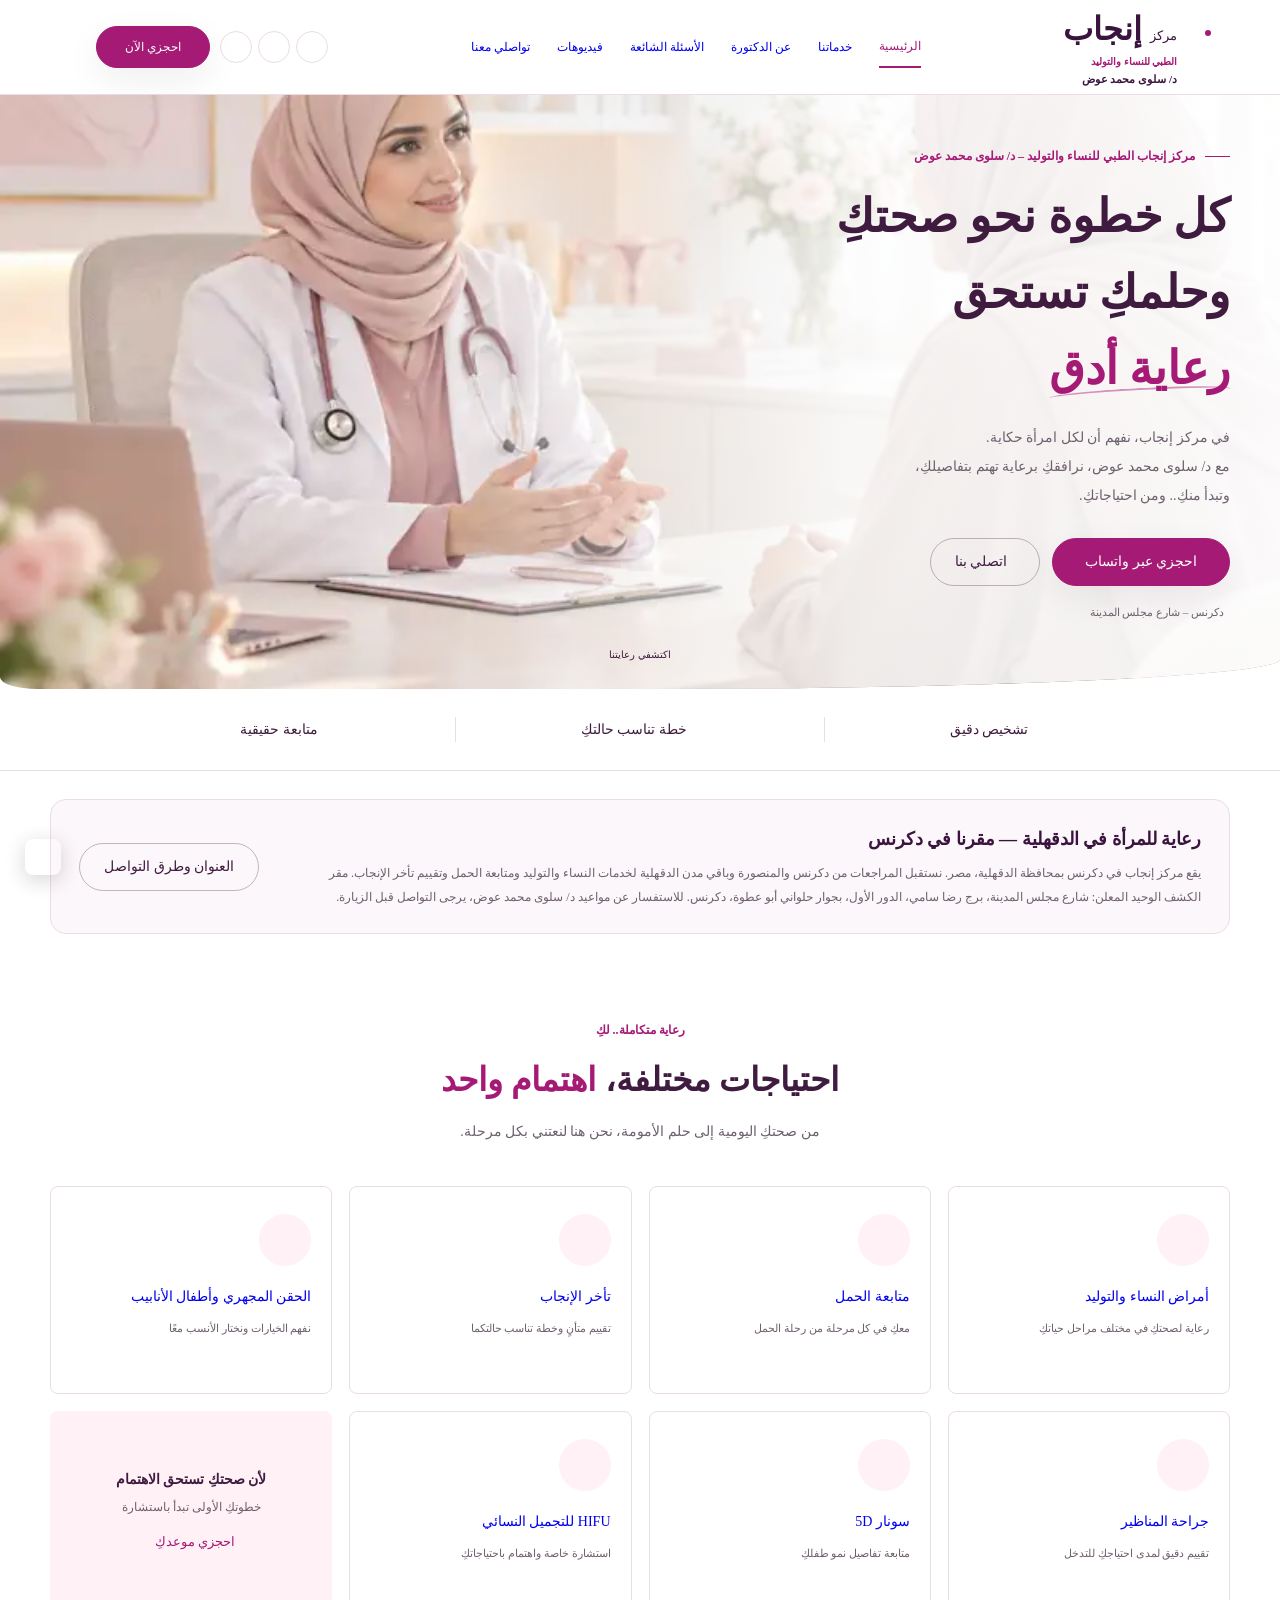
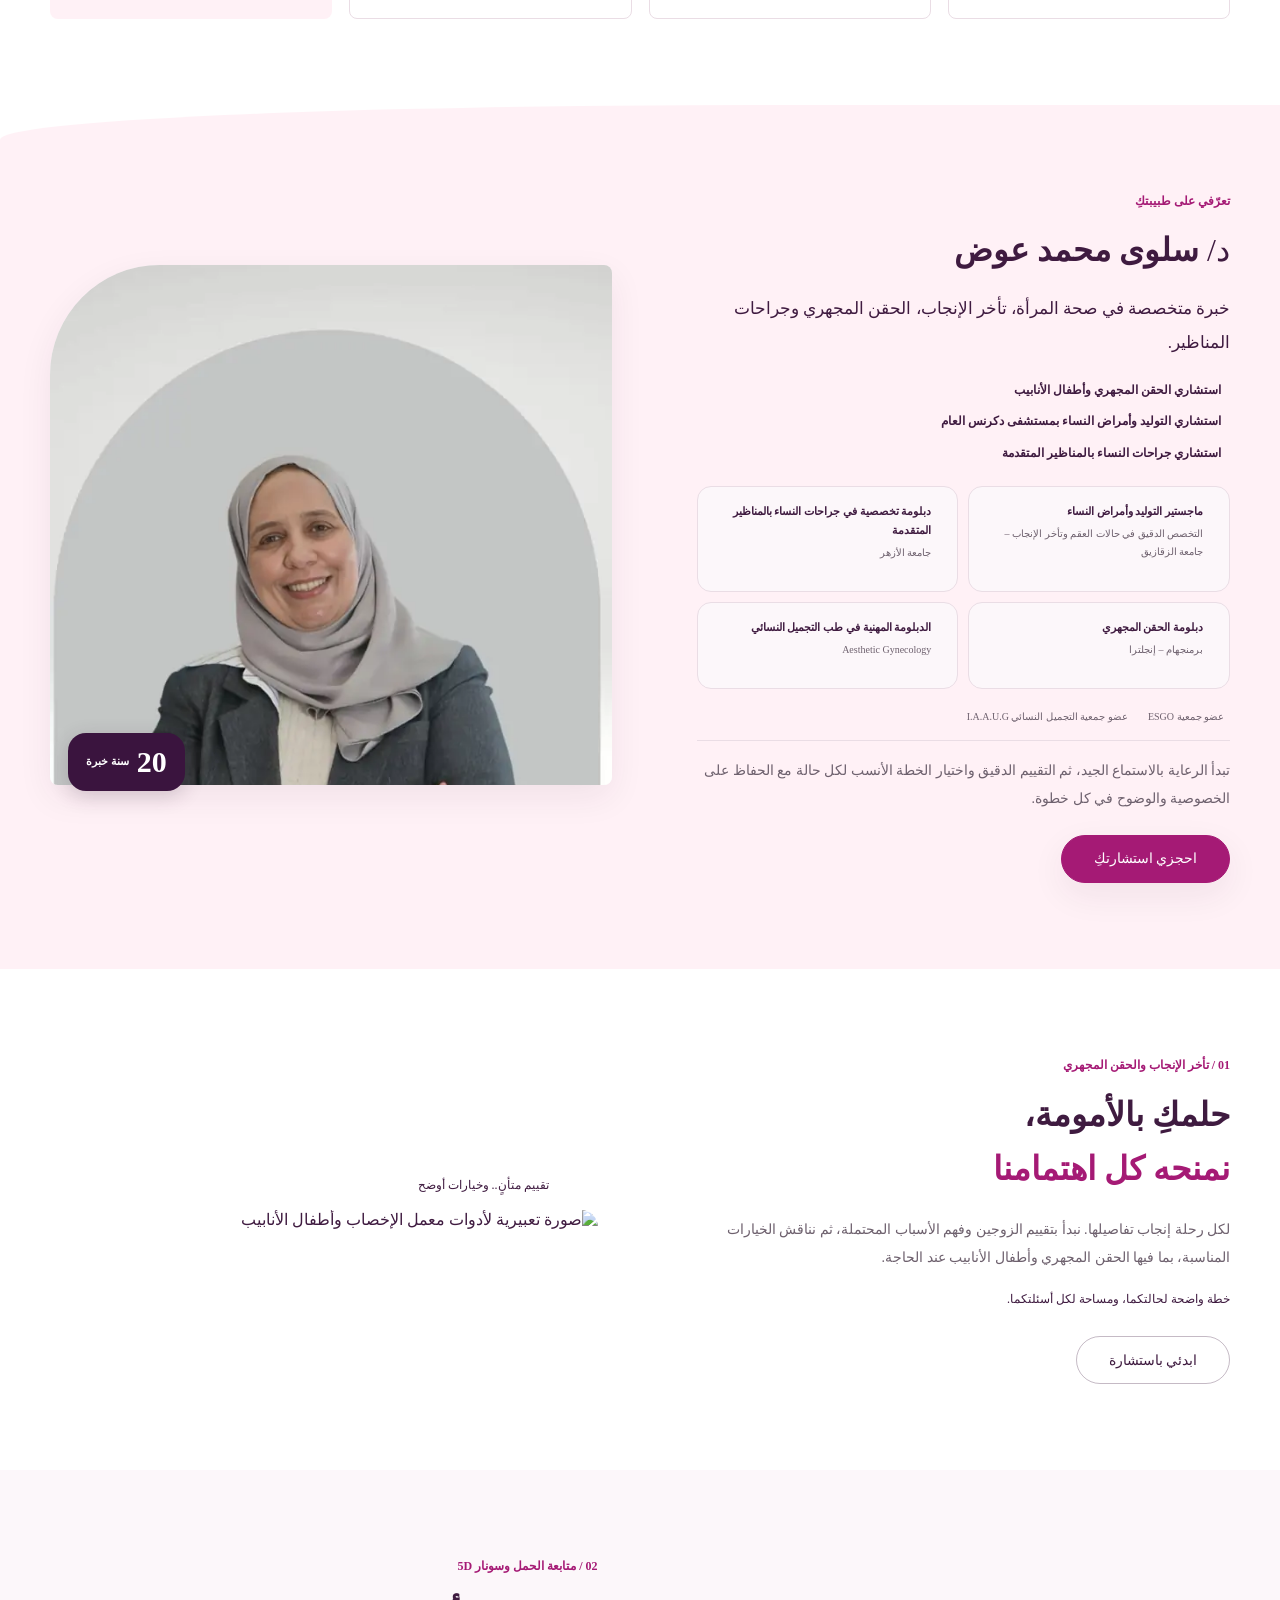
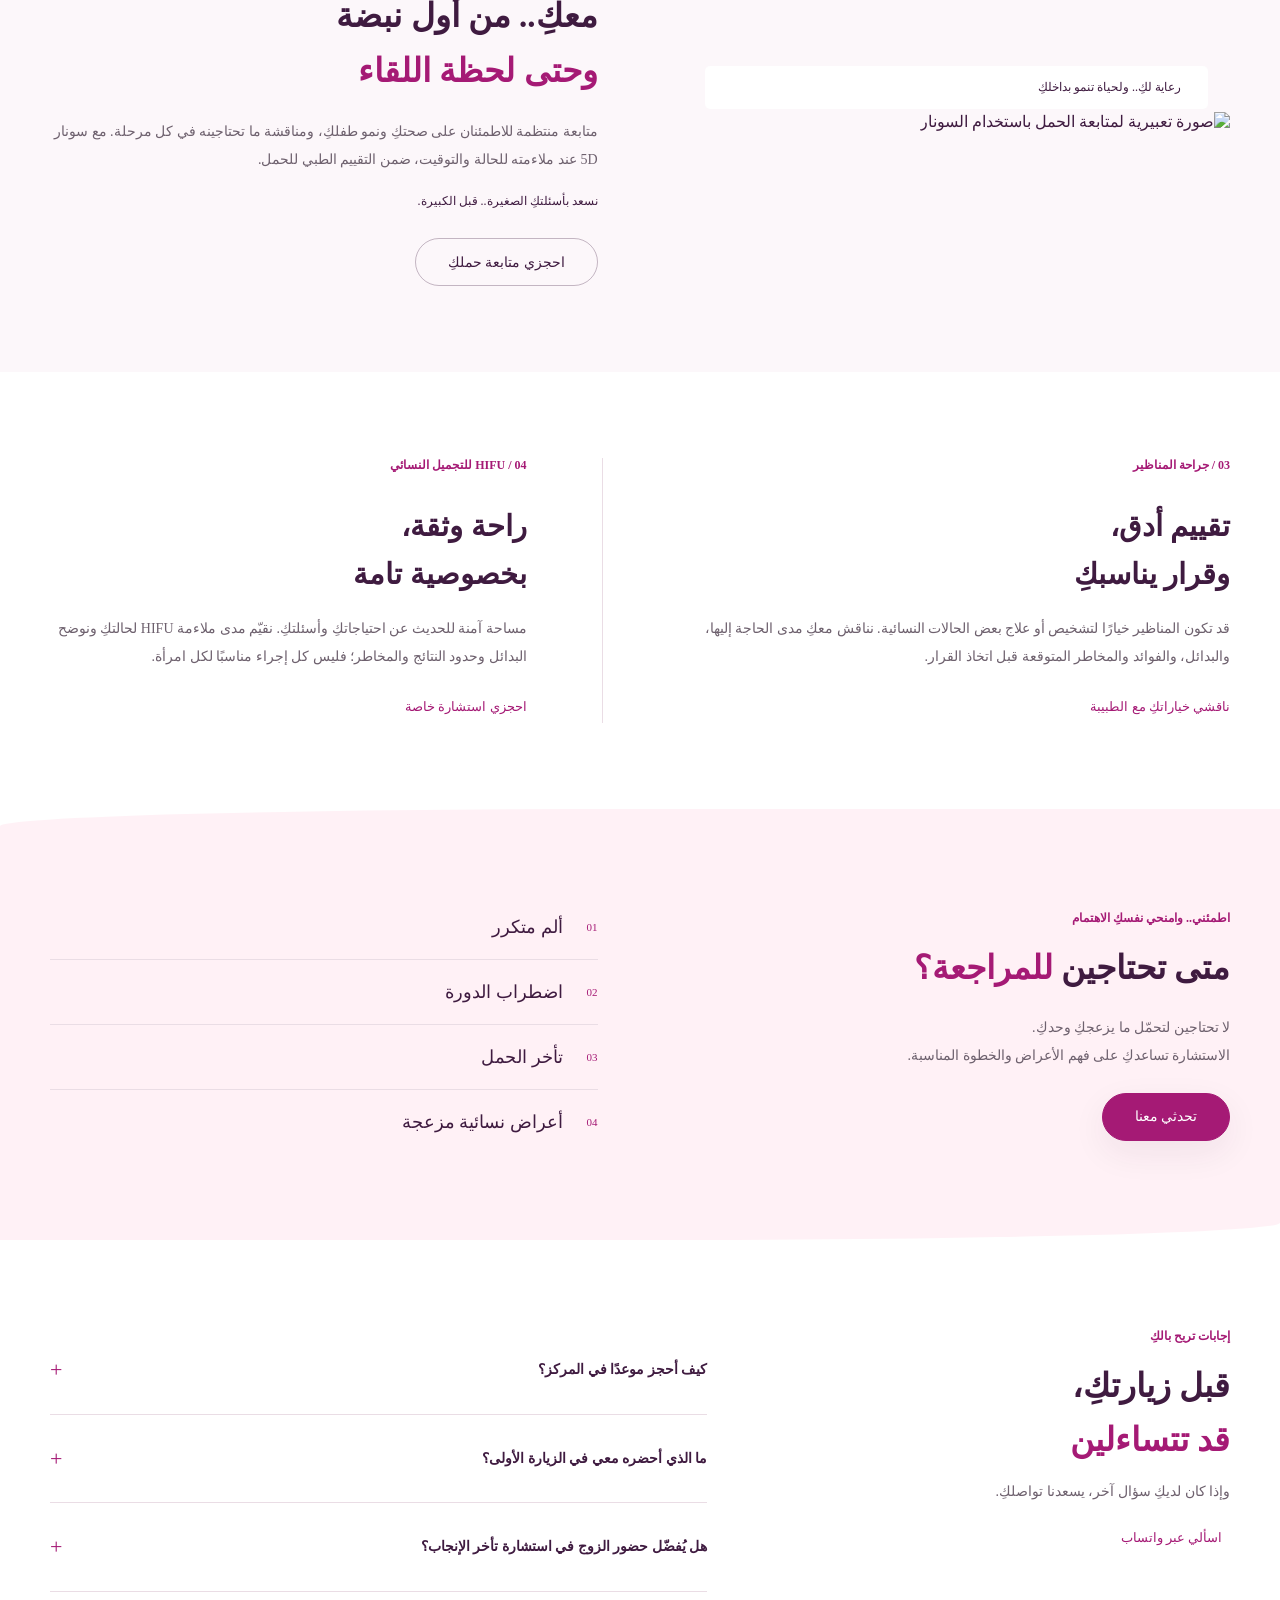
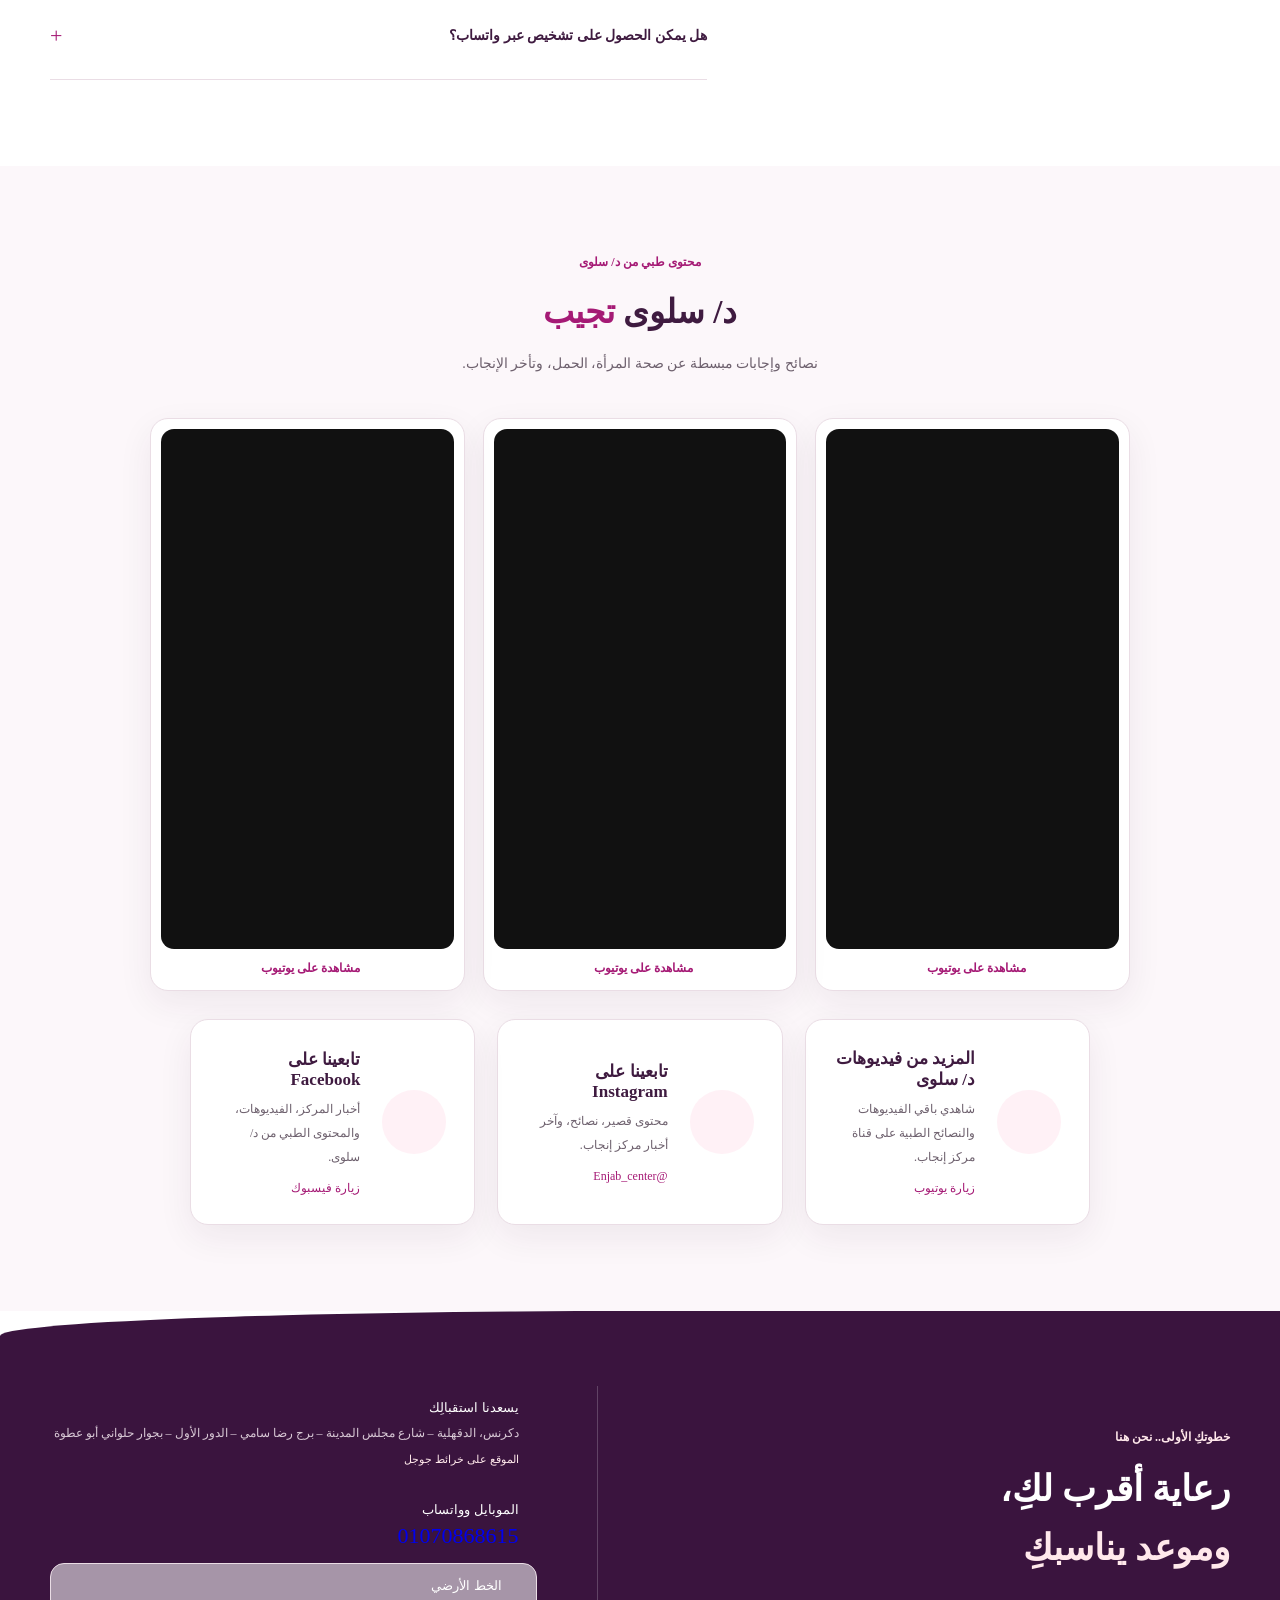
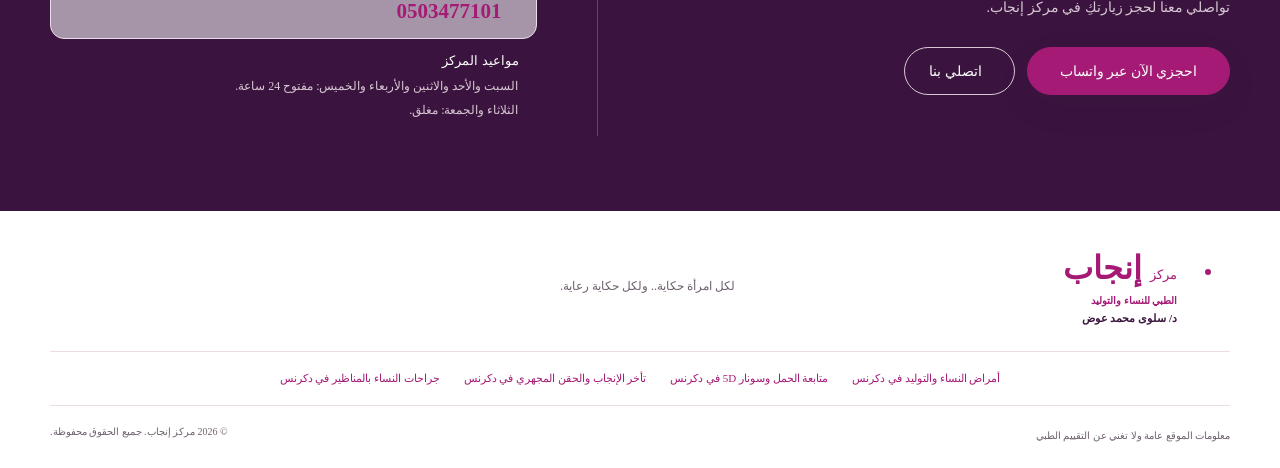
==== index.html @ 3f2c5f3c "Improve Dakahlia local SEO and Mansoura visitor guidance with accurate Dekernes location" ====
<!doctype html>
<html lang="ar" dir="rtl">
<head>
<meta charset="utf-8"><meta name="viewport" content="width=device-width,initial-scale=1">
<title>مركز إنجاب الطبي للنساء والتوليد | د/ سلوى محمد عوض - دكرنس، الدقهلية</title>
<meta name="description" content="مركز إنجاب الطبي للنساء والتوليد في دكرنس، الدقهلية، مصر، مع د/ سلوى محمد عوض. نستقبل المراجعات من المنصورة ومدن الدقهلية في مقر دكرنس. للحجز واتساب أو اتصال.">
<link rel="canonical" href="https://enjabmedical.com/">
<meta name="robots" content="index,follow,max-image-preview:large">
<meta name="theme-color" content="#8b275f">
<link rel="icon" type="image/svg+xml" href="/favicon.svg">
<!-- Google tag (gtag.js) -->
<script async src="https://www.googletagmanager.com/gtag/js?id=G-HQF995FKQG"></script>
<script>
  window.dataLayer = window.dataLayer || [];
  function gtag(){dataLayer.push(arguments);}
  // A medical clinic must not use visitors' health interests for personalized ads.
  gtag('set', 'allow_ad_personalization_signals', false);
  gtag('js', new Date());
  gtag('config', 'G-HQF995FKQG');
  gtag('config', 'AW-18420497894');
</script>

<meta property="og:locale" content="ar_EG">
<meta property="og:type" content="website">
<meta property="og:site_name" content="مركز إنجاب الطبي للنساء والتوليد">
<meta property="og:title" content="مركز إنجاب الطبي للنساء والتوليد | د/ سلوى محمد عوض">
<meta property="og:description" content="مركز إنجاب الطبي للنساء والتوليد في دكرنس، الدقهلية، مصر، مع د/ سلوى محمد عوض. نستقبل المراجعات من المنصورة ومدن الدقهلية في مقر دكرنس. للحجز واتساب أو اتصال.">
<meta property="og:url" content="https://enjabmedical.com/">
<meta property="og:image" content="https://enjabmedical.com/assets/doctor-salwa.webp">
<meta property="og:image:alt" content="د/ سلوى محمد عوض - مركز إنجاب">

<meta name="twitter:card" content="summary_large_image">
<meta name="twitter:title" content="مركز إنجاب الطبي للنساء والتوليد | د/ سلوى محمد عوض">
<meta name="twitter:description" content="مركز إنجاب الطبي للنساء والتوليد في دكرنس، الدقهلية، مصر، مع د/ سلوى محمد عوض. نستقبل المراجعات من المنصورة ومدن الدقهلية في مقر دكرنس. للحجز واتساب أو اتصال.">
<meta name="twitter:image" content="https://enjabmedical.com/assets/doctor-salwa.webp">

<script type="application/ld+json">{
  "@context": "https://schema.org",
  "@type": "MedicalClinic",
  "@id": "https://enjabmedical.com/#clinic",
  "name": "مركز إنجاب الطبي للنساء والتوليد",
  "alternateName": "Enjab Medical Center",
  "url": "https://enjabmedical.com/",
  "image": "https://enjabmedical.com/assets/doctor-salwa.webp",
  "description": "مركز إنجاب الطبي للنساء والتوليد في دكرنس، الدقهلية، مصر، مع د/ سلوى محمد عوض. نستقبل المراجعات من المنصورة ومدن الدقهلية في مقر دكرنس. للحجز واتساب أو اتصال.",
  "telephone": [
    "01070868615",
    "0503477101"
  ],
  "address": {
    "@type": "PostalAddress",
    "streetAddress": "شارع مجلس المدينة – برج رضا سامي – الدور الأول – بجوار حلواني أبو عطوة",
    "addressLocality": "دكرنس",
    "addressRegion": "الدقهلية",
    "addressCountry": "EG"
  },
  "areaServed": [
    {
      "@type": "City",
      "name": "دكرنس",
      "containedInPlace": {
        "@type": "AdministrativeArea",
        "name": "الدقهلية",
        "containedInPlace": {
          "@type": "Country",
          "name": "مصر"
        }
      }
    },
    {
      "@type": "City",
      "name": "المنصورة",
      "containedInPlace": {
        "@type": "AdministrativeArea",
        "name": "الدقهلية",
        "containedInPlace": {
          "@type": "Country",
          "name": "مصر"
        }
      }
    },
    {
      "@type": "AdministrativeArea",
      "name": "الدقهلية",
      "containedInPlace": {
        "@type": "Country",
        "name": "مصر"
      }
    }
  ],
  "sameAs": [
    "https://www.facebook.com/share/1JYPuNS8rr/?mibextid=wwXIfr",
    "https://www.instagram.com/enjab_center/",
    "https://www.youtube.com/@مركزانجاب1"
  ],
  "physician": {
    "@type": "Physician",
    "name": "د/ سلوى محمد عوض",
    "description": "استشاري الحقن المجهري وأطفال الأنابيب، واستشاري التوليد وأمراض النساء وجراحات النساء بالمناظير المتقدمة.",
    "knowsAbout": [
      "أمراض النساء والتوليد",
      "تأخر الإنجاب",
      "الحقن المجهري وأطفال الأنابيب",
      "جراحات النساء بالمناظير",
      "متابعة الحمل"
    ]
  },
  "openingHoursSpecification": [
    {
      "@type": "OpeningHoursSpecification",
      "dayOfWeek": [
        "https://schema.org/Saturday",
        "https://schema.org/Sunday",
        "https://schema.org/Monday",
        "https://schema.org/Wednesday",
        "https://schema.org/Thursday"
      ],
      "opens": "00:00",
      "closes": "23:59"
    },
    {
      "@type": "OpeningHoursSpecification",
      "dayOfWeek": [
        "https://schema.org/Tuesday",
        "https://schema.org/Friday"
      ],
      "opens": "00:00",
      "closes": "00:00"
    }
  ],
  "hasMap": "https://maps.app.goo.gl/eueQhcymuNEWA9pk7"
}</script>
<link rel="preconnect" href="https://fonts.googleapis.com"><link rel="preconnect" href="https://fonts.gstatic.com" crossorigin>
<link href="https://fonts.googleapis.com/css2?family=Alexandria:wght@300;400;500;600;700;800&family=Noto+Sans+Arabic:wght@400;500;600;700&display=swap" rel="stylesheet">
<link rel="stylesheet" href="styles.css">
</head>
<body>
<div class="clinic-site" id="home">
<header class="site-header"><div class="page-container header-inner">
<a href="#home" class="wordmark" aria-label="مركز إنجاب الطبي للنساء والتوليد - الرئيسية"><span class="brand-symbol"><i data-lucide="heart"></i><span></span></span><span class="brand-text"><strong><small>مركز</small> إنجاب</strong><span class="brand-specialty">الطبي للنساء والتوليد</span><span class="brand-doctor">د/ سلوى محمد عوض</span></span></a>
<nav class="desktop-nav" aria-label="التنقل الرئيسي"><a class="active" href="#home">الرئيسية</a><a href="#services">خدماتنا</a><a href="#doctor">عن الدكتورة</a><a href="#faq">الأسئلة الشائعة</a><a href="#videos">فيديوهات</a><a href="#contact">تواصلي معنا</a></nav>
<div class="header-actions"><div class="header-socials" aria-label="مواقع التواصل الاجتماعي">
<a href="https://www.facebook.com/share/1JYPuNS8rr/?mibextid=wwXIfr" target="_blank" rel="noopener noreferrer" aria-label="فيسبوك"><i data-lucide="facebook"></i></a>
<a href="https://www.instagram.com/enjab_center/" target="_blank" rel="noopener noreferrer" aria-label="إنستغرام"><i data-lucide="instagram"></i></a>
<a href="https://www.youtube.com/@مركزانجاب1" target="_blank" rel="noopener noreferrer" aria-label="يوتيوب"><i data-lucide="youtube"></i></a>
</div><a class="clinic-btn booking-button" href="https://wa.me/201070868615?text=%D9%85%D8%B1%D8%AD%D8%A8%D9%8B%D8%A7%D8%8C%20%D8%A3%D8%B1%D8%BA%D8%A8%20%D9%81%D9%8A%20%D8%AD%D8%AC%D8%B2%20%D9%85%D9%88%D8%B9%D8%AF%20%D9%81%D9%8A%20%D9%85%D8%B1%D9%83%D8%B2%20%D8%A5%D9%86%D8%AC%D8%A7%D8%A8%20%D9%85%D8%B9%20%D8%AF%2F%20%D8%B3%D9%84%D9%88%D9%89%20%D9%85%D8%AD%D9%85%D8%AF%20%D8%B9%D9%88%D8%B6.%0A%D8%A7%D9%84%D8%A7%D8%B3%D9%85%3A%0A%D8%A7%D9%84%D8%AE%D8%AF%D9%85%D8%A9%20%D8%A3%D9%88%20%D8%B3%D8%A8%D8%A8%20%D8%A7%D9%84%D8%B2%D9%8A%D8%A7%D8%B1%D8%A9%3A%0A%D8%A7%D9%84%D9%8A%D9%88%D9%85%20%D8%A7%D9%84%D9%85%D9%81%D8%B6%D9%84%3A%0A%D8%A7%D9%84%D9%88%D9%82%D8%AA%20%D8%A7%D9%84%D9%85%D9%81%D8%B6%D9%84%3A%0A%D8%B4%D9%83%D8%B1%D9%8B%D8%A7." target="_blank" rel="noopener noreferrer"><i data-lucide="message-circle"></i>احجزي الآن<i data-lucide="arrow-left"></i></a><button class="icon-btn menu-toggle" id="menuToggle" aria-label="فتح القائمة"><i data-lucide="menu"></i></button></div>
</div>
<nav id="mobile-navigation" class="mobile-nav" hidden><a href="#home">الرئيسية <i data-lucide="arrow-left"></i></a><a href="#services">خدماتنا <i data-lucide="arrow-left"></i></a><a href="#doctor">عن الدكتورة <i data-lucide="arrow-left"></i></a><a href="#faq">الأسئلة الشائعة <i data-lucide="arrow-left"></i></a><a href="#videos">فيديوهات <i data-lucide="arrow-left"></i></a><a href="#contact">تواصلي معنا <i data-lucide="arrow-left"></i></a></nav>
</header>

<main>
<section class="hero" aria-labelledby="hero-title">
<img id="heroMain" src="[data-uri]" alt="استشارة طبية نسائية في مركز إنجاب" class="hero-image">
<div class="page-container hero-inner"><div class="hero-copy"><span class="eyebrow"><span class="little-line"></span> مركز إنجاب الطبي للنساء والتوليد – د/ سلوى محمد عوض</span><h1 id="hero-title">كل خطوة نحو صحتكِ<br>وحلمكِ تستحق<br><em>رعاية أدق</em></h1><p>في مركز إنجاب، نفهم أن لكل امرأة حكاية.<br>مع د/ سلوى محمد عوض، نرافقكِ برعاية تهتم بتفاصيلكِ،<br class="desktop-break"> وتبدأ منكِ.. ومن احتياجاتكِ.</p><div class="hero-buttons"><a class="clinic-btn booking-button" href="https://wa.me/201070868615?text=%D9%85%D8%B1%D8%AD%D8%A8%D9%8B%D8%A7%D8%8C%20%D8%A3%D8%B1%D8%BA%D8%A8%20%D9%81%D9%8A%20%D8%AD%D8%AC%D8%B2%20%D9%85%D9%88%D8%B9%D8%AF%20%D9%81%D9%8A%20%D9%85%D8%B1%D9%83%D8%B2%20%D8%A5%D9%86%D8%AC%D8%A7%D8%A8%20%D9%85%D8%B9%20%D8%AF%2F%20%D8%B3%D9%84%D9%88%D9%89%20%D9%85%D8%AD%D9%85%D8%AF%20%D8%B9%D9%88%D8%B6.%0A%D8%A7%D9%84%D8%A7%D8%B3%D9%85%3A%0A%D8%A7%D9%84%D8%AE%D8%AF%D9%85%D8%A9%20%D8%A3%D9%88%20%D8%B3%D8%A8%D8%A8%20%D8%A7%D9%84%D8%B2%D9%8A%D8%A7%D8%B1%D8%A9%3A%0A%D8%A7%D9%84%D9%8A%D9%88%D9%85%20%D8%A7%D9%84%D9%85%D9%81%D8%B6%D9%84%3A%0A%D8%A7%D9%84%D9%88%D9%82%D8%AA%20%D8%A7%D9%84%D9%85%D9%81%D8%B6%D9%84%3A%0A%D8%B4%D9%83%D8%B1%D9%8B%D8%A7." target="_blank" rel="noopener noreferrer"><i data-lucide="message-circle"></i>احجزي عبر واتساب<i data-lucide="arrow-left"></i></a><a class="clinic-btn clinic-outline-button" href="tel:01070868615" ><i data-lucide="phone"></i>اتصلي بنا</a></div><div class="hero-location"><i data-lucide="map-pin"></i> دكرنس – شارع مجلس المدينة</div></div></div>
<a href="#services" class="discover-link">اكتشفي رعايتنا <i data-lucide="chevron-down"></i></a>
</section>

<section class="trust-strip"><div class="page-container trust-inner"><div><i data-lucide="shield-check"></i><span>تشخيص دقيق</span></div><span class="trust-divider"></span><div><i data-lucide="heart-handshake"></i><span>خطة تناسب حالتكِ</span></div><span class="trust-divider"></span><div><i data-lucide="heart"></i><span>متابعة حقيقية</span></div></div></section>

<div class="page-container"><div class="local-explainer"><div><h3>رعاية للمرأة في الدقهلية — مقرنا في دكرنس</h3><p>يقع مركز إنجاب في دكرنس بمحافظة الدقهلية، مصر. نستقبل المراجعات من دكرنس والمنصورة وباقي مدن الدقهلية لخدمات النساء والتوليد ومتابعة الحمل وتقييم تأخر الإنجاب. مقر الكشف الوحيد المعلن: شارع مجلس المدينة، برج رضا سامي، الدور الأول، بجوار حلواني أبو عطوة، دكرنس. للاستفسار عن مواعيد د/ سلوى محمد عوض، يرجى التواصل قبل الزيارة.</p></div><a class="clinic-btn clinic-outline-button" href="#contact">العنوان وطرق التواصل</a></div></div>
<section id="services" class="section services-section"><div class="page-container"><div class="section-heading centered"><span class="eyebrow">رعاية متكاملة.. لكِ</span><h2>احتياجات مختلفة، <em>اهتمام واحد</em></h2><p>من صحتكِ اليومية إلى حلم الأمومة، نحن هنا لنعتني بكل مرحلة.</p></div><div class="services-grid"><a href="/services/gynecology/" class="service-card"><span class="service-icon"><i data-lucide="stethoscope"></i></span><h3>أمراض النساء والتوليد</h3><p>رعاية لصحتكِ في مختلف مراحل حياتكِ</p><span class="service-arrow"><i data-lucide="arrow-left"></i></span></a><a href="/services/pregnancy-care/" class="service-card"><span class="service-icon"><i data-lucide="heart"></i></span><h3>متابعة الحمل</h3><p>معكِ في كل مرحلة من رحلة الحمل</p><span class="service-arrow"><i data-lucide="arrow-left"></i></span></a><a href="/services/fertility-ivf/" class="service-card"><span class="service-icon"><i data-lucide="heart-handshake"></i></span><h3>تأخر الإنجاب</h3><p>تقييم متأنٍ وخطة تناسب حالتكما</p><span class="service-arrow"><i data-lucide="arrow-left"></i></span></a><a href="/services/fertility-ivf/" class="service-card"><span class="service-icon"><i data-lucide="microscope"></i></span><h3>الحقن المجهري وأطفال الأنابيب</h3><p>نفهم الخيارات ونختار الأنسب معًا</p><span class="service-arrow"><i data-lucide="arrow-left"></i></span></a><a href="/services/gynecologic-laparoscopy/" class="service-card"><span class="service-icon"><i data-lucide="scan"></i></span><h3>جراحة المناظير</h3><p>تقييم دقيق لمدى احتياجكِ للتدخل</p><span class="service-arrow"><i data-lucide="arrow-left"></i></span></a><a href="/services/pregnancy-care/" class="service-card"><span class="service-icon"><i data-lucide="baby"></i></span><h3>سونار 5D</h3><p>متابعة تفاصيل نمو طفلكِ</p><span class="service-arrow"><i data-lucide="arrow-left"></i></span></a><a href="#hifu" class="service-card"><span class="service-icon"><i data-lucide="sparkles"></i></span><h3>HIFU للتجميل النسائي</h3><p>استشارة خاصة واهتمام باحتياجاتكِ</p><span class="service-arrow"><i data-lucide="arrow-left"></i></span></a><div class="service-invitation"><i data-lucide="heart"></i><h3>لأن صحتكِ تستحق الاهتمام</h3><p>خطوتكِ الأولى تبدأ باستشارة</p><a class="clinic-link-button" href="https://wa.me/201070868615?text=%D9%85%D8%B1%D8%AD%D8%A8%D9%8B%D8%A7%D8%8C%20%D8%A3%D8%B1%D8%BA%D8%A8%20%D9%81%D9%8A%20%D8%AD%D8%AC%D8%B2%20%D9%85%D9%88%D8%B9%D8%AF%20%D9%81%D9%8A%20%D9%85%D8%B1%D9%83%D8%B2%20%D8%A5%D9%86%D8%AC%D8%A7%D8%A8%20%D9%85%D8%B9%20%D8%AF%2F%20%D8%B3%D9%84%D9%88%D9%89%20%D9%85%D8%AD%D9%85%D8%AF%20%D8%B9%D9%88%D8%B6.%0A%D8%A7%D9%84%D8%A7%D8%B3%D9%85%3A%0A%D8%A7%D9%84%D8%AE%D8%AF%D9%85%D8%A9%20%D8%A3%D9%88%20%D8%B3%D8%A8%D8%A8%20%D8%A7%D9%84%D8%B2%D9%8A%D8%A7%D8%B1%D8%A9%3A%0A%D8%A7%D9%84%D9%8A%D9%88%D9%85%20%D8%A7%D9%84%D9%85%D9%81%D8%B6%D9%84%3A%0A%D8%A7%D9%84%D9%88%D9%82%D8%AA%20%D8%A7%D9%84%D9%85%D9%81%D8%B6%D9%84%3A%0A%D8%B4%D9%83%D8%B1%D9%8B%D8%A7." target="_blank" rel="noopener noreferrer">احجزي موعدكِ <i data-lucide="arrow-left"></i></a></div></div></div></section>

<section id="doctor" class="section doctor-section">
<div class="page-container doctor-grid">
  <div class="doctor-visual doctor-real-photo">
    <img class="doctor-photo" src="assets/doctor-salwa.webp" alt="د/ سلوى محمد عوض">
    <div class="doctor-experience-badge"><strong>20</strong><span>سنة خبرة</span></div>
  </div>
  <div class="doctor-copy">
    <span class="eyebrow">تعرّفي على طبيبتكِ</span>
    <h2><span class="doctor-prefix">د/</span> سلوى محمد عوض</h2>
    <p class="lead">خبرة متخصصة في صحة المرأة، تأخر الإنجاب، الحقن المجهري وجراحات المناظير.</p>

    <div class="doctor-titles">
      <span><i data-lucide="award"></i>استشاري الحقن المجهري وأطفال الأنابيب</span>
      <span><i data-lucide="hospital"></i>استشاري التوليد وأمراض النساء بمستشفى دكرنس العام</span>
      <span><i data-lucide="scan-line"></i>استشاري جراحات النساء بالمناظير المتقدمة</span>
    </div>

    <div class="credentials-grid">
      <div class="credential-card"><i data-lucide="graduation-cap"></i><div><strong>ماجستير التوليد وأمراض النساء</strong><p>التخصص الدقيق في حالات العقم وتأخر الإنجاب – جامعة الزقازيق</p></div></div>
      <div class="credential-card"><i data-lucide="badge-check"></i><div><strong>دبلومة تخصصية في جراحات النساء بالمناظير المتقدمة</strong><p>جامعة الأزهر</p></div></div>
      <div class="credential-card"><i data-lucide="microscope"></i><div><strong>دبلومة الحقن المجهري</strong><p>برمنجهام – إنجلترا</p></div></div>
      <div class="credential-card"><i data-lucide="sparkles"></i><div><strong>الدبلومة المهنية في طب التجميل النسائي</strong><p>Aesthetic Gynecology</p></div></div>
    </div>

    <div class="doctor-memberships">
      <span><i data-lucide="check-circle-2"></i>عضو جمعية ESGO</span>
      <span><i data-lucide="check-circle-2"></i>عضو جمعية التجميل النسائي I.A.A.U.G</span>
    </div>

    <p class="doctor-philosophy">تبدأ الرعاية بالاستماع الجيد، ثم التقييم الدقيق واختيار الخطة الأنسب لكل حالة مع الحفاظ على الخصوصية والوضوح في كل خطوة.</p>

    <a class="clinic-btn booking-button" href="https://wa.me/201070868615?text=%D9%85%D8%B1%D8%AD%D8%A8%D9%8B%D8%A7%D8%8C%20%D8%A3%D8%B1%D8%BA%D8%A8%20%D9%81%D9%8A%20%D8%AD%D8%AC%D8%B2%20%D9%85%D9%88%D8%B9%D8%AF%20%D9%81%D9%8A%20%D9%85%D8%B1%D9%83%D8%B2%20%D8%A5%D9%86%D8%AC%D8%A7%D8%A8%20%D9%85%D8%B9%20%D8%AF%2F%20%D8%B3%D9%84%D9%88%D9%89%20%D9%85%D8%AD%D9%85%D8%AF%20%D8%B9%D9%88%D8%B6.%0A%D8%A7%D9%84%D8%A7%D8%B3%D9%85%3A%0A%D8%A7%D9%84%D8%AE%D8%AF%D9%85%D8%A9%20%D8%A3%D9%88%20%D8%B3%D8%A8%D8%A8%20%D8%A7%D9%84%D8%B2%D9%8A%D8%A7%D8%B1%D8%A9%3A%0A%D8%A7%D9%84%D9%8A%D9%88%D9%85%20%D8%A7%D9%84%D9%85%D9%81%D8%B6%D9%84%3A%0A%D8%A7%D9%84%D9%88%D9%82%D8%AA%20%D8%A7%D9%84%D9%85%D9%81%D8%B6%D9%84%3A%0A%D8%B4%D9%83%D8%B1%D9%8B%D8%A7." target="_blank" rel="noopener noreferrer"><i data-lucide="message-circle"></i>احجزي استشارتكِ<i data-lucide="arrow-left"></i></a>
  </div>
</div>
</section>

<section id="fertility" class="section feature-section"><div class="page-container feature-grid"><div class="feature-copy"><span class="eyebrow">01 / تأخر الإنجاب والحقن المجهري</span><h2>حلمكِ بالأمومة،<br><em>نمنحه كل اهتمامنا</em></h2><p>لكل رحلة إنجاب تفاصيلها. نبدأ بتقييم الزوجين وفهم الأسباب المحتملة، ثم نناقش الخيارات المناسبة، بما فيها الحقن المجهري وأطفال الأنابيب عند الحاجة.</p><p class="feature-note">خطة واضحة لحالتكما، ومساحة لكل أسئلتكما.</p><a class="clinic-btn clinic-outline-button" href="https://wa.me/201070868615?text=%D9%85%D8%B1%D8%AD%D8%A8%D9%8B%D8%A7%D8%8C%20%D8%A3%D8%B1%D8%BA%D8%A8%20%D9%81%D9%8A%20%D8%AD%D8%AC%D8%B2%20%D9%85%D9%88%D8%B9%D8%AF%20%D9%81%D9%8A%20%D9%85%D8%B1%D9%83%D8%B2%20%D8%A5%D9%86%D8%AC%D8%A7%D8%A8%20%D9%85%D8%B9%20%D8%AF%2F%20%D8%B3%D9%84%D9%88%D9%89%20%D9%85%D8%AD%D9%85%D8%AF%20%D8%B9%D9%88%D8%B6.%0A%D8%A7%D9%84%D8%A7%D8%B3%D9%85%3A%0A%D8%A7%D9%84%D8%AE%D8%AF%D9%85%D8%A9%20%D8%A3%D9%88%20%D8%B3%D8%A8%D8%A8%20%D8%A7%D9%84%D8%B2%D9%8A%D8%A7%D8%B1%D8%A9%3A%0A%D8%A7%D9%84%D9%8A%D9%88%D9%85%20%D8%A7%D9%84%D9%85%D9%81%D8%B6%D9%84%3A%0A%D8%A7%D9%84%D9%88%D9%82%D8%AA%20%D8%A7%D9%84%D9%85%D9%81%D8%B6%D9%84%3A%0A%D8%B4%D9%83%D8%B1%D9%8B%D8%A7." target="_blank" rel="noopener noreferrer"><i data-lucide="message-circle"></i>ابدئي باستشارة<i data-lucide="arrow-left"></i></a></div><div class="feature-image"><img src="https://images.pexels.com/photos/32213405/pexels-photo-32213405.jpeg?auto=compress&cs=tinysrgb&w=1600" alt="صورة تعبيرية لأدوات معمل الإخصاب وأطفال الأنابيب"><span class="image-caption"><i data-lucide="microscope"></i> تقييم متأنٍ.. وخيارات أوضح</span></div></div></section>

<section id="pregnancy" class="section pregnancy-section"><div class="page-container feature-grid reverse"><div class="feature-copy"><span class="eyebrow">02 / متابعة الحمل وسونار 5D</span><h2>معكِ.. من أول نبضة<br><em>وحتى لحظة اللقاء</em></h2><p>متابعة منتظمة للاطمئنان على صحتكِ ونمو طفلكِ، ومناقشة ما تحتاجينه في كل مرحلة. مع سونار 5D عند ملاءمته للحالة والتوقيت، ضمن التقييم الطبي للحمل.</p><p class="feature-note">نسعد بأسئلتكِ الصغيرة.. قبل الكبيرة.</p><a class="clinic-btn clinic-outline-button" href="https://wa.me/201070868615?text=%D9%85%D8%B1%D8%AD%D8%A8%D9%8B%D8%A7%D8%8C%20%D8%A3%D8%B1%D8%BA%D8%A8%20%D9%81%D9%8A%20%D8%AD%D8%AC%D8%B2%20%D9%85%D9%88%D8%B9%D8%AF%20%D9%81%D9%8A%20%D9%85%D8%B1%D9%83%D8%B2%20%D8%A5%D9%86%D8%AC%D8%A7%D8%A8%20%D9%85%D8%B9%20%D8%AF%2F%20%D8%B3%D9%84%D9%88%D9%89%20%D9%85%D8%AD%D9%85%D8%AF%20%D8%B9%D9%88%D8%B6.%0A%D8%A7%D9%84%D8%A7%D8%B3%D9%85%3A%0A%D8%A7%D9%84%D8%AE%D8%AF%D9%85%D8%A9%20%D8%A3%D9%88%20%D8%B3%D8%A8%D8%A8%20%D8%A7%D9%84%D8%B2%D9%8A%D8%A7%D8%B1%D8%A9%3A%0A%D8%A7%D9%84%D9%8A%D9%88%D9%85%20%D8%A7%D9%84%D9%85%D9%81%D8%B6%D9%84%3A%0A%D8%A7%D9%84%D9%88%D9%82%D8%AA%20%D8%A7%D9%84%D9%85%D9%81%D8%B6%D9%84%3A%0A%D8%B4%D9%83%D8%B1%D9%8B%D8%A7." target="_blank" rel="noopener noreferrer"><i data-lucide="message-circle"></i>احجزي متابعة حملكِ<i data-lucide="arrow-left"></i></a></div><div class="feature-image"><img src="https://images.pexels.com/photos/7089396/pexels-photo-7089396.jpeg?auto=compress&cs=tinysrgb&w=1600" alt="صورة تعبيرية لمتابعة الحمل باستخدام السونار"><span class="image-caption"><i data-lucide="heart"></i> رعاية لكِ.. ولحياة تنمو بداخلكِ</span></div></div></section>

<section class="section advanced-section"><div class="page-container advanced-grid">
<article id="laparoscopy" class="advanced-feature"><div class="advanced-top"><span class="eyebrow">03 / جراحة المناظير</span><i data-lucide="scan"></i></div><h2>تقييم أدق،<br>وقرار يناسبكِ</h2><p>قد تكون المناظير خيارًا لتشخيص أو علاج بعض الحالات النسائية. نناقش معكِ مدى الحاجة إليها، والبدائل، والفوائد والمخاطر المتوقعة قبل اتخاذ القرار.</p><a class="clinic-link-button" href="https://wa.me/201070868615?text=%D9%85%D8%B1%D8%AD%D8%A8%D9%8B%D8%A7%D8%8C%20%D8%A3%D8%B1%D8%BA%D8%A8%20%D9%81%D9%8A%20%D8%AD%D8%AC%D8%B2%20%D9%85%D9%88%D8%B9%D8%AF%20%D9%81%D9%8A%20%D9%85%D8%B1%D9%83%D8%B2%20%D8%A5%D9%86%D8%AC%D8%A7%D8%A8%20%D9%85%D8%B9%20%D8%AF%2F%20%D8%B3%D9%84%D9%88%D9%89%20%D9%85%D8%AD%D9%85%D8%AF%20%D8%B9%D9%88%D8%B6.%0A%D8%A7%D9%84%D8%A7%D8%B3%D9%85%3A%0A%D8%A7%D9%84%D8%AE%D8%AF%D9%85%D8%A9%20%D8%A3%D9%88%20%D8%B3%D8%A8%D8%A8%20%D8%A7%D9%84%D8%B2%D9%8A%D8%A7%D8%B1%D8%A9%3A%0A%D8%A7%D9%84%D9%8A%D9%88%D9%85%20%D8%A7%D9%84%D9%85%D9%81%D8%B6%D9%84%3A%0A%D8%A7%D9%84%D9%88%D9%82%D8%AA%20%D8%A7%D9%84%D9%85%D9%81%D8%B6%D9%84%3A%0A%D8%B4%D9%83%D8%B1%D9%8B%D8%A7." target="_blank">ناقشي خياراتكِ مع الطبيبة <i data-lucide="arrow-left"></i></a></article>
<article id="hifu" class="advanced-feature"><div class="advanced-top"><span class="eyebrow">04 / HIFU للتجميل النسائي</span><i data-lucide="sparkles"></i></div><h2>راحة وثقة،<br>بخصوصية تامة</h2><p>مساحة آمنة للحديث عن احتياجاتكِ وأسئلتكِ. نقيّم مدى ملاءمة HIFU لحالتكِ ونوضح البدائل وحدود النتائج والمخاطر؛ فليس كل إجراء مناسبًا لكل امرأة.</p><a class="clinic-link-button" href="https://wa.me/201070868615?text=%D9%85%D8%B1%D8%AD%D8%A8%D9%8B%D8%A7%D8%8C%20%D8%A3%D8%B1%D8%BA%D8%A8%20%D9%81%D9%8A%20%D8%AD%D8%AC%D8%B2%20%D9%85%D9%88%D8%B9%D8%AF%20%D9%81%D9%8A%20%D9%85%D8%B1%D9%83%D8%B2%20%D8%A5%D9%86%D8%AC%D8%A7%D8%A8%20%D9%85%D8%B9%20%D8%AF%2F%20%D8%B3%D9%84%D9%88%D9%89%20%D9%85%D8%AD%D9%85%D8%AF%20%D8%B9%D9%88%D8%B6.%0A%D8%A7%D9%84%D8%A7%D8%B3%D9%85%3A%0A%D8%A7%D9%84%D8%AE%D8%AF%D9%85%D8%A9%20%D8%A3%D9%88%20%D8%B3%D8%A8%D8%A8%20%D8%A7%D9%84%D8%B2%D9%8A%D8%A7%D8%B1%D8%A9%3A%0A%D8%A7%D9%84%D9%8A%D9%88%D9%85%20%D8%A7%D9%84%D9%85%D9%81%D8%B6%D9%84%3A%0A%D8%A7%D9%84%D9%88%D9%82%D8%AA%20%D8%A7%D9%84%D9%85%D9%81%D8%B6%D9%84%3A%0A%D8%B4%D9%83%D8%B1%D9%8B%D8%A7." target="_blank">احجزي استشارة خاصة <i data-lucide="arrow-left"></i></a></article>
</div></section>

<section id="care" class="section care-section"><div class="page-container care-inner"><div><span class="eyebrow">اطمئني.. وامنحي نفسكِ الاهتمام</span><h2>متى تحتاجين <em>للمراجعة؟</em></h2><p>لا تحتاجين لتحمّل ما يزعجكِ وحدكِ.<br>الاستشارة تساعدكِ على فهم الأعراض والخطوة المناسبة.</p><a class="clinic-btn booking-button" href="https://wa.me/201070868615?text=%D9%85%D8%B1%D8%AD%D8%A8%D9%8B%D8%A7%D8%8C%20%D8%A3%D8%B1%D8%BA%D8%A8%20%D9%81%D9%8A%20%D8%AD%D8%AC%D8%B2%20%D9%85%D9%88%D8%B9%D8%AF%20%D9%81%D9%8A%20%D9%85%D8%B1%D9%83%D8%B2%20%D8%A5%D9%86%D8%AC%D8%A7%D8%A8%20%D9%85%D8%B9%20%D8%AF%2F%20%D8%B3%D9%84%D9%88%D9%89%20%D9%85%D8%AD%D9%85%D8%AF%20%D8%B9%D9%88%D8%B6.%0A%D8%A7%D9%84%D8%A7%D8%B3%D9%85%3A%0A%D8%A7%D9%84%D8%AE%D8%AF%D9%85%D8%A9%20%D8%A3%D9%88%20%D8%B3%D8%A8%D8%A8%20%D8%A7%D9%84%D8%B2%D9%8A%D8%A7%D8%B1%D8%A9%3A%0A%D8%A7%D9%84%D9%8A%D9%88%D9%85%20%D8%A7%D9%84%D9%85%D9%81%D8%B6%D9%84%3A%0A%D8%A7%D9%84%D9%88%D9%82%D8%AA%20%D8%A7%D9%84%D9%85%D9%81%D8%B6%D9%84%3A%0A%D8%B4%D9%83%D8%B1%D9%8B%D8%A7." target="_blank" rel="noopener noreferrer"><i data-lucide="message-circle"></i>تحدثي معنا<i data-lucide="arrow-left"></i></a></div><div class="symptoms"><div><span class="symptom-number">01</span><h3>ألم متكرر</h3><i data-lucide="arrow-left"></i></div><div><span class="symptom-number">02</span><h3>اضطراب الدورة</h3><i data-lucide="arrow-left"></i></div><div><span class="symptom-number">03</span><h3>تأخر الحمل</h3><i data-lucide="arrow-left"></i></div><div><span class="symptom-number">04</span><h3>أعراض نسائية مزعجة</h3><i data-lucide="arrow-left"></i></div></div></div></section>

<section id="faq" class="section faq-section"><div class="page-container faq-grid"><div class="section-heading"><span class="eyebrow">إجابات تريح بالكِ</span><h2>قبل زيارتكِ،<br><em>قد تتساءلين</em></h2><p>وإذا كان لديكِ سؤال آخر، يسعدنا تواصلكِ.</p><a class="clinic-link-button" href="https://wa.me/201070868615?text=%D9%85%D8%B1%D8%AD%D8%A8%D9%8B%D8%A7%D8%8C%20%D8%A3%D8%B1%D8%BA%D8%A8%20%D9%81%D9%8A%20%D8%AD%D8%AC%D8%B2%20%D9%85%D9%88%D8%B9%D8%AF%20%D9%81%D9%8A%20%D9%85%D8%B1%D9%83%D8%B2%20%D8%A5%D9%86%D8%AC%D8%A7%D8%A8%20%D9%85%D8%B9%20%D8%AF%2F%20%D8%B3%D9%84%D9%88%D9%89%20%D9%85%D8%AD%D9%85%D8%AF%20%D8%B9%D9%88%D8%B6.%0A%D8%A7%D9%84%D8%A7%D8%B3%D9%85%3A%0A%D8%A7%D9%84%D8%AE%D8%AF%D9%85%D8%A9%20%D8%A3%D9%88%20%D8%B3%D8%A8%D8%A8%20%D8%A7%D9%84%D8%B2%D9%8A%D8%A7%D8%B1%D8%A9%3A%0A%D8%A7%D9%84%D9%8A%D9%88%D9%85%20%D8%A7%D9%84%D9%85%D9%81%D8%B6%D9%84%3A%0A%D8%A7%D9%84%D9%88%D9%82%D8%AA%20%D8%A7%D9%84%D9%85%D9%81%D8%B6%D9%84%3A%0A%D8%B4%D9%83%D8%B1%D9%8B%D8%A7." target="_blank"><i data-lucide="message-circle"></i> اسألي عبر واتساب <i data-lucide="arrow-left"></i></a></div><div class="faq-accordion"><details><summary class="faq-question">كيف أحجز موعدًا في المركز؟</summary><div class="faq-answer">يمكنكِ التواصل عبر واتساب أو الاتصال على 01070868615 لمعرفة المواعيد المتاحة وتأكيد حجزكِ. المركز مفتوح 24 ساعة أيام السبت والأحد والاثنين والأربعاء والخميس، ومغلق يومَي الثلاثاء والجمعة.</div></details><details><summary class="faq-question">ما الذي أحضره معي في الزيارة الأولى؟</summary><div class="faq-answer">أحضري أي تحاليل أو أشعة وتقارير طبية سابقة، وقائمة بالأدوية التي تتناولينها. من المفيد تدوين تاريخ آخر دورة وأي أعراض أو أسئلة تودين مناقشتها.</div></details><details><summary class="faq-question">هل يُفضّل حضور الزوج في استشارة تأخر الإنجاب؟</summary><div class="faq-answer">يُفضّل حضور الزوجين إن أمكن، لأن تقييم تأخر الإنجاب يشمل الطرفين. ويمكنكِ الاستفسار عند الحجز عن الترتيبات المناسبة للزيارة.</div></details><details><summary class="faq-question">هل يمكن الحصول على تشخيص عبر واتساب؟</summary><div class="faq-answer">واتساب مخصص للحجز والاستفسار عن المواعيد وترتيبات الزيارة، وليس للتشخيص أو وصف العلاج. التقييم الطبي يحتاج إلى استشارة وفحص بحسب الحالة.</div></details></div></div></section>


<section id="videos" class="section media-section">
  <div class="page-container">
    <div class="section-heading centered">
      <span class="eyebrow">محتوى طبي من د/ سلوى</span>
      <h2>د/ سلوى <em>تجيب</em></h2>
      <p>نصائح وإجابات مبسطة عن صحة المرأة، الحمل، وتأخر الإنجاب.</p>
    </div>

    <div class="video-grid">
      <article class="video-card">
        <div class="shorts-frame"><iframe src="https://www.youtube.com/embed/xSBecCKle_8" title="فيديو د/ سلوى محمد عوض 1" loading="lazy" allow="accelerometer; autoplay; clipboard-write; encrypted-media; gyroscope; picture-in-picture; web-share" allowfullscreen></iframe></div>
        <a href="https://youtube.com/shorts/xSBecCKle_8" target="_blank" rel="noopener noreferrer">مشاهدة على يوتيوب <i data-lucide="external-link"></i></a>
      </article>
      <article class="video-card">
        <div class="shorts-frame"><iframe src="https://www.youtube.com/embed/iNrNGLQlXjs" title="فيديو د/ سلوى محمد عوض 2" loading="lazy" allow="accelerometer; autoplay; clipboard-write; encrypted-media; gyroscope; picture-in-picture; web-share" allowfullscreen></iframe></div>
        <a href="https://youtube.com/shorts/iNrNGLQlXjs" target="_blank" rel="noopener noreferrer">مشاهدة على يوتيوب <i data-lucide="external-link"></i></a>
      </article>
      <article class="video-card">
        <div class="shorts-frame"><iframe src="https://www.youtube.com/embed/kKCwFm_aMA0" title="فيديو د/ سلوى محمد عوض 3" loading="lazy" allow="accelerometer; autoplay; clipboard-write; encrypted-media; gyroscope; picture-in-picture; web-share" allowfullscreen></iframe></div>
        <a href="https://youtube.com/shorts/kKCwFm_aMA0" target="_blank" rel="noopener noreferrer">مشاهدة على يوتيوب <i data-lucide="external-link"></i></a>
      </article>
    </div>

    <div class="media-grid">
      <a class="media-card media-card-youtube" href="https://www.youtube.com/@مركزانجاب1" target="_blank" rel="noopener noreferrer" aria-label="قناة مركز إنجاب على يوتيوب">
        <span class="media-icon"><i data-lucide="youtube"></i></span>
        <div><h3>المزيد من فيديوهات د/ سلوى</h3><p>شاهدي باقي الفيديوهات والنصائح الطبية على قناة مركز إنجاب.</p><span>زيارة يوتيوب <i data-lucide="arrow-left"></i></span></div>
      </a>
      <a class="media-card" href="https://www.instagram.com/enjab_center/" target="_blank" rel="noopener noreferrer" aria-label="مركز إنجاب على إنستغرام">
        <span class="media-icon"><i data-lucide="instagram"></i></span>
        <div><h3>تابعينا على Instagram</h3><p>محتوى قصير، نصائح، وآخر أخبار مركز إنجاب.</p><span>@Enjab_center <i data-lucide="arrow-left"></i></span></div>
      </a>
          <a class="media-card" href="https://www.facebook.com/share/1JYPuNS8rr/?mibextid=wwXIfr" target="_blank" rel="noopener noreferrer" aria-label="مركز إنجاب على فيسبوك">
        <span class="media-icon"><i data-lucide="facebook"></i></span>
        <div><h3>تابعينا على Facebook</h3><p>أخبار المركز، الفيديوهات، والمحتوى الطبي من د/ سلوى.</p><span>زيارة فيسبوك <i data-lucide="arrow-left"></i></span></div>
      </a>
    </div>
  </div>
</section>

<section id="contact" class="contact-section"><div class="page-container contact-grid"><div class="contact-intro"><span class="eyebrow">خطوتكِ الأولى.. نحن هنا</span><h2>رعاية أقرب لكِ،<br><em>وموعد يناسبكِ</em></h2><p>تواصلي معنا لحجز زيارتكِ في مركز إنجاب.</p><div class="contact-buttons"><a class="clinic-btn booking-button" href="https://wa.me/201070868615?text=%D9%85%D8%B1%D8%AD%D8%A8%D9%8B%D8%A7%D8%8C%20%D8%A3%D8%B1%D8%BA%D8%A8%20%D9%81%D9%8A%20%D8%AD%D8%AC%D8%B2%20%D9%85%D9%88%D8%B9%D8%AF%20%D9%81%D9%8A%20%D9%85%D8%B1%D9%83%D8%B2%20%D8%A5%D9%86%D8%AC%D8%A7%D8%A8%20%D9%85%D8%B9%20%D8%AF%2F%20%D8%B3%D9%84%D9%88%D9%89%20%D9%85%D8%AD%D9%85%D8%AF%20%D8%B9%D9%88%D8%B6.%0A%D8%A7%D9%84%D8%A7%D8%B3%D9%85%3A%0A%D8%A7%D9%84%D8%AE%D8%AF%D9%85%D8%A9%20%D8%A3%D9%88%20%D8%B3%D8%A8%D8%A8%20%D8%A7%D9%84%D8%B2%D9%8A%D8%A7%D8%B1%D8%A9%3A%0A%D8%A7%D9%84%D9%8A%D9%88%D9%85%20%D8%A7%D9%84%D9%85%D9%81%D8%B6%D9%84%3A%0A%D8%A7%D9%84%D9%88%D9%82%D8%AA%20%D8%A7%D9%84%D9%85%D9%81%D8%B6%D9%84%3A%0A%D8%B4%D9%83%D8%B1%D9%8B%D8%A7." target="_blank" rel="noopener noreferrer"><i data-lucide="message-circle"></i>احجزي الآن عبر واتساب<i data-lucide="arrow-left"></i></a><a class="clinic-btn clinic-outline-button" href="tel:01070868615" ><i data-lucide="phone"></i>اتصلي بنا</a></div></div><div class="contact-details"><div><i data-lucide="map-pin"></i><div><h3>يسعدنا استقبالِك</h3><p>دكرنس، الدقهلية – شارع مجلس المدينة – برج رضا سامي – الدور الأول – بجوار حلواني أبو عطوة</p><a class="clinic-link-button" href="https://maps.app.goo.gl/eueQhcymuNEWA9pk7" target="_blank" rel="noopener noreferrer">الموقع على خرائط جوجل <i data-lucide="arrow-left"></i></a></div></div><div><i data-lucide="smartphone"></i><div><h3>الموبايل وواتساب</h3><a class="contact-phone" href="tel:01070868615" dir="ltr">01070868615</a></div></div><div class="landline-contact"><i data-lucide="phone-call"></i><div><h3>الخط الأرضي</h3><a class="contact-phone contact-landline-main" href="tel:0503477101" dir="ltr">0503477101</a></div></div><div><i data-lucide="clock-3"></i><div><h3>مواعيد المركز</h3><p>السبت والأحد والاثنين والأربعاء والخميس: مفتوح 24 ساعة.<br>الثلاثاء والجمعة: مغلق.</p></div></div></div></div></section>
</main>

<footer class="site-footer"><div class="page-container footer-top"><a href="#home" class="wordmark" aria-label="مركز إنجاب الطبي للنساء والتوليد - الرئيسية"><span class="brand-symbol"><i data-lucide="heart"></i><span></span></span><span class="brand-text"><strong><small>مركز</small> إنجاب</strong><span class="brand-specialty">الطبي للنساء والتوليد</span><span class="brand-doctor">د/ سلوى محمد عوض</span></span></a><p>لكل امرأة حكاية.. ولكل حكاية رعاية.</p><div class="footer-socials">
<a href="https://wa.me/201070868615" target="_blank" rel="noopener noreferrer" aria-label="واتساب"><i data-lucide="message-circle"></i></a>
<a href="https://www.instagram.com/enjab_center/" target="_blank" rel="noopener noreferrer" aria-label="إنستغرام"><i data-lucide="instagram"></i></a>
<a href="https://www.facebook.com/share/1JYPuNS8rr/?mibextid=wwXIfr" target="_blank" rel="noopener noreferrer" aria-label="فيسبوك"><i data-lucide="facebook"></i></a>
<a href="https://www.youtube.com/@مركزانجاب1" target="_blank" rel="noopener noreferrer" aria-label="يوتيوب"><i data-lucide="youtube"></i></a>
</div></div><nav class="page-container footer-services" aria-label="روابط صفحات خدمات مركز إنجاب"><a href="/services/gynecology/">أمراض النساء والتوليد في دكرنس</a><a href="/services/pregnancy-care/">متابعة الحمل وسونار 5D في دكرنس</a><a href="/services/fertility-ivf/">تأخر الإنجاب والحقن المجهري في دكرنس</a><a href="/services/gynecologic-laparoscopy/">جراحات النساء بالمناظير في دكرنس</a></nav>
<div class="page-container footer-bottom"><p>معلومات الموقع عامة ولا تغني عن التقييم الطبي</p><span>© 2026 مركز إنجاب. جميع الحقوق محفوظة.</span></div></footer>

<a class="icon-btn floating-button whatsapp-float" href="https://wa.me/201070868615?text=%D9%85%D8%B1%D8%AD%D8%A8%D9%8B%D8%A7%D8%8C%20%D8%A3%D8%B1%D8%BA%D8%A8%20%D9%81%D9%8A%20%D8%AD%D8%AC%D8%B2%20%D9%85%D9%88%D8%B9%D8%AF%20%D9%81%D9%8A%20%D9%85%D8%B1%D9%83%D8%B2%20%D8%A5%D9%86%D8%AC%D8%A7%D8%A8%20%D9%85%D8%B9%20%D8%AF%2F%20%D8%B3%D9%84%D9%88%D9%89%20%D9%85%D8%AD%D9%85%D8%AF%20%D8%B9%D9%88%D8%B6.%0A%D8%A7%D9%84%D8%A7%D8%B3%D9%85%3A%0A%D8%A7%D9%84%D8%AE%D8%AF%D9%85%D8%A9%20%D8%A3%D9%88%20%D8%B3%D8%A8%D8%A8%20%D8%A7%D9%84%D8%B2%D9%8A%D8%A7%D8%B1%D8%A9%3A%0A%D8%A7%D9%84%D9%8A%D9%88%D9%85%20%D8%A7%D9%84%D9%85%D9%81%D8%B6%D9%84%3A%0A%D8%A7%D9%84%D9%88%D9%82%D8%AA%20%D8%A7%D9%84%D9%85%D9%81%D8%B6%D9%84%3A%0A%D8%B4%D9%83%D8%B1%D9%8B%D8%A7." target="_blank" rel="noopener noreferrer" aria-label="احجزي عبر واتساب"><i data-lucide="message-circle"></i></a>
<div class="mobile-booking"><a class="clinic-btn clinic-outline-button" href="tel:01070868615" ><i data-lucide="phone"></i>اتصلي بنا</a><a class="clinic-btn booking-button" href="https://wa.me/201070868615?text=%D9%85%D8%B1%D8%AD%D8%A8%D9%8B%D8%A7%D8%8C%20%D8%A3%D8%B1%D8%BA%D8%A8%20%D9%81%D9%8A%20%D8%AD%D8%AC%D8%B2%20%D9%85%D9%88%D8%B9%D8%AF%20%D9%81%D9%8A%20%D9%85%D8%B1%D9%83%D8%B2%20%D8%A5%D9%86%D8%AC%D8%A7%D8%A8%20%D9%85%D8%B9%20%D8%AF%2F%20%D8%B3%D9%84%D9%88%D9%89%20%D9%85%D8%AD%D9%85%D8%AF%20%D8%B9%D9%88%D8%B6.%0A%D8%A7%D9%84%D8%A7%D8%B3%D9%85%3A%0A%D8%A7%D9%84%D8%AE%D8%AF%D9%85%D8%A9%20%D8%A3%D9%88%20%D8%B3%D8%A8%D8%A8%20%D8%A7%D9%84%D8%B2%D9%8A%D8%A7%D8%B1%D8%A9%3A%0A%D8%A7%D9%84%D9%8A%D9%88%D9%85%20%D8%A7%D9%84%D9%85%D9%81%D8%B6%D9%84%3A%0A%D8%A7%D9%84%D9%88%D9%82%D8%AA%20%D8%A7%D9%84%D9%85%D9%81%D8%B6%D9%84%3A%0A%D8%B4%D9%83%D8%B1%D9%8B%D8%A7." target="_blank" rel="noopener noreferrer"><i data-lucide="message-circle"></i>احجزي الآن<i data-lucide="arrow-left"></i></a></div>
</div>
<script src="https://unpkg.com/lucide@0.468.0/dist/umd/lucide.min.js"></script>
<script src="script.js"></script>
<!-- doctor-profile-publish-2026-10-10-subscribed -->
</body></html>
---- styles.css ----
:root {
 --background: oklch(1 0 0); --foreground: oklch(.29 .08 327);
 --primary: oklch(.49 .19 347); --primary-foreground: oklch(1 0 0);
 --secondary: oklch(.97 .017 355); --muted: oklch(.98 .007 340);
 --muted-foreground: oklch(.51 .026 325); --accent: oklch(.94 .025 350);
 --border: oklch(.91 .018 339); --destructive: oklch(.55 .2 25);
 --deep: oklch(.27 .087 323); --blush: oklch(.95 .025 8);
 --hero-surface: oklch(.925 .026 14); --whatsapp: oklch(.51 .14 154);
 --on-deep-muted: oklch(.85 .025 333); --shadow-soft: 0 12px 35px oklch(.3 .06 330 / .07);
 --shadow-float: 0 5px 20px oklch(.3 .06 330 / .2);
}
* { box-sizing: border-box; border-color: var(--border); }
html { scroll-behavior: smooth; scroll-padding-top: 110px; }
body { margin: 0; background: var(--background); color: var(--foreground); font-family: var(--font-sans); }
a { text-decoration: none; } button, a { -webkit-tap-highlight-color: transparent; }
a:focus-visible { outline: 2px solid var(--primary); outline-offset: 5px; }
h1,h2,h3,p { margin: 0; } h1,h2,h3 { font-family: var(--font-display); letter-spacing: 0; }
h2 { font-size: 33px; font-weight: 600; line-height: 1.65; } h2 em { color: var(--primary); font-style: normal; }
p { line-height: 2; } .page-container { width: min(1180px, calc(100% - 100px)); margin-inline: auto; }
.section { padding-block: 86px; } .eyebrow { display: inline-flex; align-items: center; gap: 10px; color: var(--primary); font-size: 12px; font-weight: 600; margin-bottom: 15px; }
.section-heading { margin-bottom: 40px; } .section-heading p { color: var(--muted-foreground); font-size: 14px; margin-top: 10px; } .centered { text-align: center; }
.booking-button { background: var(--primary); color: var(--primary-foreground); box-shadow: var(--shadow-soft); border: 1px solid var(--primary); }
.booking-button:hover { background: var(--deep); border-color: var(--deep); transform: translateY(-2px); }
.clinic-outline-button { color: var(--foreground); border: 1px solid color-mix(in oklch, var(--foreground) 30%, transparent); background: transparent; }
.clinic-outline-button:hover { background: var(--accent); }
.clinic-link-button { color: var(--primary); background: transparent; height: auto; padding: 8px 0; font-size: 13px; border-radius: 0; }
.clinic-link-button:hover { gap: 13px; }
.site-header { position: sticky; top: 0; z-index: 40; background: var(--background); border-bottom: 1px solid var(--border); }
.header-inner { height: 94px; display: flex; align-items: center; justify-content: space-between; gap: 25px; }
.wordmark { display: flex; align-items: center; gap: 9px; color: var(--deep); flex-shrink: 0; }
.brand-symbol { position: relative; display: flex; align-items: center; justify-content: center; width: 44px; height: 52px; }
.brand-symbol > svg { width: 43px; height: 43px; color: var(--primary); transform: rotate(-12deg); }
.brand-symbol span { position: absolute; width: 10px; height: 10px; background: var(--primary); border-radius: 50%; top: 7px; right: 17px; border: 2px solid var(--background); }
.brand-text { display: flex; flex-direction: column; gap: 2px; } .brand-text strong { font-family: var(--font-display); font-size: 32px; line-height: 1.4; font-weight: 700; }
.brand-text small { font-size: 13px; font-weight: 500; } .brand-text > span { font-size: 9px; color: var(--muted-foreground); }
.desktop-nav { display: flex; align-items: center; gap: 27px; } .desktop-nav a { font-size: 12px; font-weight: 500; padding-block: 12px; transition: color .2s; } .desktop-nav a:hover,.desktop-nav a.active { color: var(--primary); } .desktop-nav a.active { border-bottom: 2px solid var(--primary); }
.header-actions { display: flex; gap: 10px; align-items: center; } .header-actions .booking-button { height: 42px; padding-inline: 20px; font-size: 12px; } .header-actions .booking-button > svg:last-child { display: none; }
.menu-toggle { display: none; } .mobile-nav { padding: 12px 24px 20px; border-top: 1px solid var(--border); } .mobile-nav a { display: flex; justify-content: space-between; padding: 12px 0; font-size: 14px; }
.hero { position: relative; overflow: hidden; background: var(--hero-surface); min-height: 590px; border-radius: 0 0 50% 3% / 0 0 5% 2%; }
.hero-image { position: absolute; inset: 0; width: 100%; height: 100%; object-fit: cover; object-position: center; }
.hero-inner { position: relative; min-height: 590px; display: flex; align-items: center; padding-block: 48px 70px; }
.hero-copy { width: 54%; } .little-line { height: 1px; width: 25px; background: var(--primary); }
.hero h1 { font-size: 46px; line-height: 1.65; font-weight: 600; margin-bottom: 16px; }
.hero h1 em { font-style: normal; color: var(--primary); position: relative; } .hero h1 em:after { content: ''; position: absolute; bottom: -5px; right: 0; width: 100%; height: 9px; border-top: 2px solid var(--primary); border-radius: 50%; transform: rotate(-3deg); opacity: .45; }
.hero-copy p { color: var(--muted-foreground); font-size: 14px; line-height: 2.1; } .hero-buttons { display: flex; gap: 12px; margin-top: 27px; }
.hero-location { display: flex; gap: 6px; align-items: center; margin-top: 20px; font-size: 11px; color: var(--muted-foreground); }
.discover-link { position: absolute; bottom: 23px; right: 50%; transform: translateX(50%); display: flex; flex-direction: column; align-items: center; gap: 6px; font-size: 10px; color: var(--foreground); }
.trust-strip { padding-block: 28px; border-bottom: 1px solid var(--border); } .trust-inner { max-width: 800px; display: flex; align-items: center; justify-content: space-between; gap: 20px; } .trust-inner > div { display: flex; align-items: center; gap: 12px; font-size: 14px; font-weight: 500; } .trust-inner svg { color: var(--primary); width: 25px; stroke-width: 1.5; } .trust-divider { height: 25px; width: 1px; background: var(--border); }
.services-grid { display: grid; grid-template-columns: repeat(4, 1fr); gap: 17px; }
.service-card { position: relative; background: var(--background); border: 1px solid var(--border); border-radius: 8px; padding: 27px 20px 23px; min-height: 208px; transition: transform .25s, box-shadow .25s, border-color .25s; }
.service-card:hover { transform: translateY(-5px); box-shadow: var(--shadow-soft); border-color: var(--primary); }
.service-icon { display: flex; align-items: center; justify-content: center; width: 52px; height: 52px; background: var(--secondary); color: var(--primary); border-radius: 50%; margin-bottom: 18px; }
.service-card h3 { font-size: 14px; font-weight: 500; line-height: 1.8; } .service-card p { font-size: 11px; color: var(--muted-foreground); margin-top: 8px; } .service-arrow { display: flex; margin-top: 17px; color: var(--primary); }
.service-invitation { background: var(--secondary); border-radius: 8px; display: flex; flex-direction: column; justify-content: center; align-items: center; text-align: center; padding: 22px; } .service-invitation > svg { color: var(--primary); margin-bottom: 15px; } .service-invitation h3 { font-size: 14px; } .service-invitation p { font-size: 12px; color: var(--muted-foreground); margin-block: 7px; }
.doctor-section { background: var(--secondary); border-radius: 60% 0 0 0 / 4% 0 0 0; }
.doctor-grid { display: grid; grid-template-columns: .95fr 1fr; gap: 85px; align-items: center; } .doctor-visual { position: relative; order: 2; padding-bottom: 20px; } .doctor-visual img { width: 100%; aspect-ratio: 1.08; object-fit: cover; border-radius: 110px 8px 8px 8px; }
.image-note { position: absolute; bottom: 0; right: -24px; display: flex; gap: 14px; align-items: center; background: var(--background); padding: 20px 24px; border-radius: 8px; box-shadow: var(--shadow-soft); } .image-note > svg { color: var(--primary); } .image-note strong { display: block; font-size: 13px; margin-bottom: 5px; } .image-note span { color: var(--muted-foreground); font-size: 10px; }
.doctor-copy h2 { font-size: 32px; } .doctor-prefix { font-weight: 400; } .doctor-copy p { font-size: 14px; color: var(--muted-foreground); margin-bottom: 14px; } .doctor-copy .lead { color: var(--foreground); font-size: 17px; margin-block: 15px 18px; }
.doctor-values { display: flex; flex-wrap: wrap; gap: 15px; margin-block: 25px; } .doctor-values span { display: flex; align-items: center; gap: 5px; font-size: 10px; } .doctor-values svg { color: var(--primary); width: 14px; }
.feature-grid { display: grid; grid-template-columns: 1fr 1fr; align-items: center; gap: 85px; } .feature-copy h2 { margin-bottom: 20px; } .feature-copy p { font-size: 14px; color: var(--muted-foreground); } .feature-copy .feature-note { color: var(--foreground); margin-block: 15px 25px; font-size: 12px; }
.feature-image { position: relative; } .feature-image img { width: 100%; aspect-ratio: 1.24; object-fit: cover; border-radius: 8px 80px 8px 8px; } .image-caption { position: absolute; bottom: 22px; right: 22px; left: 22px; display: flex; align-items: center; gap: 10px; padding: 14px 17px; background: var(--background); border-radius: 5px; font-size: 12px; } .image-caption svg { color: var(--primary); }
.pregnancy-section { background: var(--muted); } .reverse .feature-image { order: -1; } .reverse .feature-image img { border-radius: 80px 8px 8px 8px; }
.advanced-grid { display: grid; grid-template-columns: 1fr 1fr; gap: 75px; } .advanced-feature + .advanced-feature { border-right: 1px solid var(--border); padding-right: 75px; } .advanced-top { display: flex; align-items: center; justify-content: space-between; margin-bottom: 15px; } .advanced-top > svg { color: var(--primary); } .advanced-feature h2 { font-size: 29px; margin-bottom: 16px; } .advanced-feature p { color: var(--muted-foreground); font-size: 14px; margin-bottom: 20px; }
.care-section { background: var(--secondary); border-radius: 50% 0 50% 0 / 4% 0 4% 0; } .care-inner { display: grid; grid-template-columns: 1fr 1fr; align-items: center; gap: 85px; } .care-inner p { font-size: 14px; color: var(--muted-foreground); margin-block: 18px 23px; }
.symptoms > div { display: flex; align-items: center; gap: 24px; padding: 21px 0; border-bottom: 1px solid var(--border); } .symptoms > div:last-child { border: 0; } .symptom-number { color: var(--primary); font-size: 11px; font-family: var(--font-display); } .symptoms h3 { font-size: 18px; font-weight: 500; flex: 1; } .symptoms svg { color: var(--primary); }
.faq-grid { display: grid; grid-template-columns: .8fr 1.2fr; gap: 85px; } .faq-grid .section-heading { margin: 0; } .faq-grid .section-heading p { margin-bottom: 16px; } .faq-question { font-family: var(--font-sans); text-align: right; gap: 20px; padding-block: 24px; font-size: 14px; line-height: 1.8; font-weight: 600; } .faq-question:hover { text-decoration: none; color: var(--primary); } .faq-answer { line-height: 2; font-size: 13px; color: var(--muted-foreground); padding-bottom: 23px; }
.contact-section { background: var(--deep); color: var(--primary-foreground); padding-block: 75px; border-radius: 50% 0 0 0 / 5% 0 0 0; } .contact-grid { display: grid; grid-template-columns: 1fr 1fr; gap: 85px; align-items: center; } .contact-section .eyebrow, .contact-section h2 em { color: var(--blush); } .contact-intro h2 { font-size: 36px; } .contact-intro > p { margin-block: 16px 25px; font-size: 14px; color: var(--on-deep-muted); } .contact-buttons { display: flex; gap: 12px; } .contact-section .clinic-outline-button { color: var(--primary-foreground); border-color: var(--on-deep-muted); } .contact-section .clinic-outline-button:hover { background: color-mix(in oklch,var(--background) 10%,transparent); }
.contact-details { border-right: 1px solid color-mix(in oklch,var(--background) 20%,transparent); padding-right: 60px; } .contact-details > div { display: flex; gap: 18px; padding-block: 14px; } .contact-details > div > svg { flex-shrink: 0; width: 21px; color: var(--blush); margin-top: 4px; } .contact-details h3 { font-size: 13px; font-weight: 500; margin-bottom: 5px; } .contact-details p { color: var(--on-deep-muted); font-size: 12px; } .contact-details .clinic-link-button { color: var(--blush); font-size: 11px; } .contact-phone { font-size: 22px; font-family: var(--font-display); display: inline-block; }
.site-footer { padding-block: 35px 22px; } .footer-top { display: flex; justify-content: space-between; align-items: center; gap: 20px; padding-bottom: 25px; } .footer-top > p { font-size: 12px; color: var(--muted-foreground); } .footer-top > a { color: var(--primary); } .footer-wordmark .brand-text strong { font-size: 27px; } .footer-bottom { display: flex; justify-content: space-between; border-top: 1px solid var(--border); padding-top: 20px; gap: 15px; font-size: 10px; color: var(--muted-foreground); }
.floating-button { border-radius: 50%; background: var(--whatsapp); color: var(--primary-foreground); box-shadow: var(--shadow-float); } .floating-button:hover { transform: translateY(-3px); } .whatsapp-float { position: fixed; left: 25px; bottom: 25px; width: 52px; height: 52px; z-index: 35; } .whatsapp-float svg { width: 25px; height: 25px; } .mobile-booking { display: none; }
.hero-copy { animation: reveal .8s ease-out both; } @keyframes reveal { from { opacity: 0; transform: translateY(15px); } to { opacity: 1; transform: translateY(0); } }
@media (min-width:1600px) { .hero, .hero-inner { min-height: 650px; } .hero-image { object-position: center 45%; } }
@media (max-width:1100px) { .page-container { width: calc(100% - 64px); } .desktop-nav { gap: 17px; } .desktop-nav a { font-size: 11px; } .hero h1 { font-size: 39px; } .doctor-grid,.feature-grid,.care-inner,.faq-grid,.contact-grid { gap: 45px; } .advanced-grid { gap: 45px; } .advanced-feature + .advanced-feature { padding-right: 45px; } .contact-details { padding-right: 35px; } .services-grid { gap: 12px; } .service-card { padding: 22px 15px; } }
@media (max-width:800px) { .desktop-nav { display: none; } .menu-toggle { display: inline-flex; } .header-inner { height: 80px; } .hero,.hero-inner { min-height: 570px; } .hero-copy { width: 60%; } .hero h1 { font-size: 34px; } .hero-copy p { font-size: 12px; } .hero-buttons { gap: 9px; flex-wrap: wrap; } .hero-buttons > a { padding-inline: 17px; font-size: 12px; } .services-grid { grid-template-columns: repeat(2,1fr); } .section { padding-block: 65px; } h2 { font-size: 28px; } .doctor-grid,.feature-grid,.care-inner,.faq-grid,.contact-grid { gap: 30px; } .doctor-copy h2 { font-size: 25px; } .doctor-copy .lead { font-size: 15px; } .doctor-copy p,.feature-copy p { font-size: 12px; } .image-note { right: -10px; padding: 15px; } .image-note strong { font-size: 10px; } .image-note span { font-size: 9px; } .image-note svg { width: 22px; } .contact-grid { grid-template-columns: 1fr; } .contact-details { padding-right: 0; border: 0; display: grid; grid-template-columns: 1fr 1fr; gap: 20px; } .contact-details > div:first-child { grid-column: span 2; } }
@media (max-width:600px) {
 html { scroll-padding-top: 86px; } .page-container { width: calc(100% - 40px); } .header-inner { height: 74px; gap: 10px; } .brand-text strong { font-size: 26px; } .brand-text > span { font-size: 8px; } .brand-symbol { width: 35px; } .brand-symbol > svg { width: 35px; } .brand-symbol span { right: 13px; } .header-actions { gap: 4px; } .header-actions .booking-button { height: 36px; padding-inline: 12px; font-size: 10px; } .header-actions .booking-button svg { width: 14px; }
 .hero { min-height: 790px; border-radius: 0 0 50% 0 / 0 0 2% 0; } .hero-inner { align-items: flex-start; min-height: 790px; padding-top: 36px; } .hero-image { height: 390px; top: auto; bottom: 0; object-position: left center; object-fit: cover; width: 100%; } .hero-copy { width: 100%; } .hero h1 { font-size: 33px; line-height: 1.6; margin-bottom: 16px; } .hero .eyebrow { font-size: 10px; margin-bottom: 14px; } .hero-copy p { font-size: 12px; line-height: 2; } .hero-buttons { margin-top: 20px; flex-wrap: nowrap; } .hero-buttons > a { height: 44px; } .hero-location { margin-top: 14px; font-size: 10px; } .discover-link { display: none; }
 .trust-strip { padding-block: 24px; } .trust-inner { gap: 9px; width: calc(100% - 30px); } .trust-inner > div { flex-direction: column; text-align: center; gap: 7px; font-size: 10px; flex: 1; } .trust-inner svg { width: 23px; } .trust-divider { height: 32px; }
 .section { padding-block: 52px; } h2 { font-size: 25px; } .eyebrow { font-size: 10px; margin-bottom: 10px; } .section-heading { margin-bottom: 27px; } .section-heading p { font-size: 12px; } .services-grid { gap: 10px; } .service-card { padding: 21px 14px 16px; min-height: 211px; } .service-icon { width: 44px; height: 44px; margin-bottom: 14px; } .service-icon svg { width: 25px; } .service-card h3 { font-size: 12px; } .service-card p { font-size: 10px; line-height: 1.8; } .service-invitation { padding: 15px 10px; } .service-invitation h3 { font-size: 12px; line-height: 1.8; } .service-invitation p { font-size: 10px; } .service-invitation .clinic-link-button { font-size: 11px; }
 .doctor-grid,.feature-grid,.care-inner,.faq-grid { grid-template-columns: 1fr; gap: 30px; } .doctor-visual { order: 2; padding-top: 8px; } .doctor-visual img { aspect-ratio: 1.2; } .doctor-copy h2 { font-size: 27px; } .doctor-copy p,.feature-copy p { font-size: 13px; } .doctor-values { margin-block: 20px; gap: 13px; } .image-note { right: 12px; left: 12px; bottom: 0; justify-content: center; padding: 18px; } .image-note strong { font-size: 12px; } .image-note span { font-size: 10px; } .feature-image img { aspect-ratio: 1.3; border-top-right-radius: 60px; } .reverse .feature-image { order: 2; } .feature-copy h2 { font-size: 29px; } .feature-copy .feature-note { margin-block: 13px 20px; }
 .advanced-grid { grid-template-columns: 1fr; gap: 40px; } .advanced-feature + .advanced-feature { border-right: 0; border-top: 1px solid var(--border); padding-right: 0; padding-top: 35px; } .advanced-feature h2 { font-size: 27px; } .advanced-feature p { font-size: 13px; } .advanced-top { margin-bottom: 8px; } .care-inner { gap: 20px; } .symptoms h3 { font-size: 16px; } .symptoms > div { padding-block: 19px; }
 .faq-grid { gap: 15px; } .faq-question { font-size: 12px; padding-block: 22px; } .faq-answer { font-size: 12px; } .contact-section { padding-block: 50px; } .contact-intro h2 { font-size: 30px; } .contact-intro > p { font-size: 12px; } .contact-buttons { flex-wrap: wrap; gap: 10px; } .contact-buttons > a { padding-inline: 18px; font-size: 12px; height: 44px; } .contact-details { gap: 12px; } .contact-details p { font-size: 12px; } .contact-phone { font-size: 19px; } .contact-details > div { gap: 12px; } .contact-details h3 { font-size: 11px; }
 .site-footer { padding-bottom: 95px; } .footer-top { flex-wrap: wrap; row-gap: 18px; } .footer-top > p { order: 3; width: 100%; font-size: 11px; } .footer-bottom { flex-direction: column; gap: 10px; font-size: 9px; } .whatsapp-float { left: 16px; bottom: 90px; width: 46px; height: 46px; } .mobile-booking { display: flex; position: fixed; bottom: 0; right: 0; left: 0; padding: 11px 15px calc(11px + env(safe-area-inset-bottom)); background: var(--background); border-top: 1px solid var(--border); z-index: 36; gap: 10px; box-shadow: var(--shadow-float); } .mobile-booking > a { flex: 1; font-size: 12px; height: 43px; padding-inline: 12px; }
}
@media (prefers-reduced-motion: reduce) { html { scroll-behavior: auto; } *,*::before,*::after { animation: none !important; transition: none !important; } }
/* Static-site compatibility helpers */
.clinic-btn{display:inline-flex;align-items:center;justify-content:center;gap:8px;white-space:nowrap;border-radius:999px;font-size:14px;font-weight:500;cursor:pointer;transition:.2s;height:48px;padding:0 24px}
.clinic-link-button{display:inline-flex;align-items:center;gap:8px}
.icon-btn{display:inline-flex;align-items:center;justify-content:center;width:36px;height:36px;border:0;background:transparent;cursor:pointer;border-radius:8px}
.mobile-nav[hidden]{display:none}
.faq-accordion details{border-bottom:1px solid var(--border)}
.faq-question{list-style:none;cursor:pointer;display:flex;justify-content:space-between;align-items:center}
.faq-question::-webkit-details-marker{display:none}
.faq-question:after{content:"+";font-size:22px;color:var(--primary);font-weight:300}
.faq-accordion details[open] .faq-question:after{content:"−"}
.faq-answer{display:block}
svg.lucide{stroke-width:1.6}
.service-icon svg{width:29px;height:29px}
.brand-symbol svg{width:43px;height:43px}
.contact-buttons .clinic-btn,.hero-buttons .clinic-btn,.mobile-booking .clinic-btn{border-radius:999px}
@media(max-width:600px){.clinic-btn{height:44px;padding:0 17px;font-size:12px}.header-actions .clinic-btn{height:36px;padding-inline:12px;font-size:10px}}

/* Mobile hotfix 2026-10-09 */
@media (max-width:600px){
  .hero{min-height:760px!important;overflow:hidden}
  .hero-inner{min-height:760px!important;padding-top:30px!important;padding-bottom:400px!important}
  .hero-copy{position:relative!important;z-index:3!important;width:100%!important}
  .hero-image{display:block!important;position:absolute!important;left:0!important;right:0!important;bottom:0!important;top:auto!important;width:100%!important;height:390px!important;object-fit:cover!important;object-position:center!important;z-index:1!important}
  .hero:after{content:"";position:absolute;left:0;right:0;bottom:350px;height:80px;background:linear-gradient(to bottom,var(--hero-surface),transparent);z-index:2;pointer-events:none}
  .hero h1{font-size:30px!important;line-height:1.55!important}
  .hero-copy p{font-size:11.5px!important;line-height:1.9!important}
  .hero-buttons{position:relative;z-index:4}
  .whatsapp-float{left:18px!important;bottom:78px!important;width:48px!important;height:48px!important}
  .mobile-booking{z-index:45!important}
}

/* Approved modest hero */
.hero::before{content:"";position:absolute;inset:0;background:linear-gradient(to left,rgba(255,255,255,.96) 0%,rgba(255,255,255,.86) 34%,rgba(255,255,255,.35) 58%,rgba(255,255,255,0) 76%);z-index:2;pointer-events:none}
.hero-inner{z-index:3}
.hero-image{z-index:1}
.discover-link{z-index:4}
@media(max-width:600px){.hero::before{display:none}}

/* Media and social section */
.media-section{background:var(--muted)}
.media-grid{display:grid;grid-template-columns:1fr 1fr;gap:22px;max-width:900px;margin-inline:auto}
.media-card{display:flex;align-items:center;gap:22px;background:var(--background);border:1px solid var(--border);border-radius:18px;padding:28px;color:var(--foreground);box-shadow:var(--shadow-soft);transition:transform .2s,border-color .2s}
.media-card:hover{transform:translateY(-4px);border-color:var(--primary)}
.media-icon{width:64px;height:64px;border-radius:50%;display:flex;align-items:center;justify-content:center;background:var(--secondary);color:var(--primary);flex:0 0 auto}
.media-icon svg{width:30px;height:30px}
.media-card h3{font-size:17px;margin-bottom:7px}
.media-card p{font-size:12px;color:var(--muted-foreground);margin-bottom:9px}
.media-card div>span{font-size:12px;color:var(--primary);display:inline-flex;align-items:center;gap:6px}
.media-card div>span svg{width:15px}
.contact-landline{display:block;margin-top:7px;font-size:17px;color:var(--foreground);font-weight:600}
.contact-landline small{font-size:9px;color:var(--muted-foreground);font-weight:500;margin-right:5px}
.footer-socials{display:flex;align-items:center;gap:10px}
.footer-socials a{width:38px;height:38px;border:1px solid rgba(255,255,255,.2);border-radius:50%;display:flex;align-items:center;justify-content:center;color:inherit;transition:.2s}
.footer-socials a:hover{transform:translateY(-2px);color:var(--primary)}
.footer-socials svg{width:18px;height:18px}
@media(max-width:600px){
 .media-grid{grid-template-columns:1fr;gap:12px}
 .media-card{padding:20px;gap:15px;border-radius:14px}
 .media-icon{width:50px;height:50px}
 .media-icon svg{width:24px;height:24px}
 .media-card h3{font-size:14px}
 .media-card p{font-size:11px}
 .contact-landline{font-size:17px}
 .footer-socials{margin-inline-start:auto}
}

/* Embedded Shorts */
.video-grid{display:grid;grid-template-columns:repeat(3,minmax(0,1fr));gap:18px;max-width:980px;margin:0 auto 28px}
.video-card{background:var(--background);border:1px solid var(--border);border-radius:18px;padding:10px;box-shadow:var(--shadow-soft)}
.shorts-frame{position:relative;aspect-ratio:9/16;overflow:hidden;border-radius:13px;background:#111}
.shorts-frame iframe{position:absolute;inset:0;width:100%;height:100%;border:0}
.video-card>a{display:flex;align-items:center;justify-content:center;gap:7px;padding:12px 8px 4px;color:var(--primary);font-size:12px;font-weight:600}
.video-card>a svg{width:14px;height:14px}
@media(max-width:760px){.video-grid{grid-template-columns:1fr 1fr;gap:12px}.video-card:last-child{grid-column:1/-1;max-width:50%;width:100%;margin-inline:auto}}
@media(max-width:520px){.video-grid{grid-template-columns:1fr;max-width:330px}.video-card:last-child{grid-column:auto;max-width:none}}

/* Contact visibility fix */
.landline-contact{background:rgba(255,255,255,.55);border:1px solid var(--border);border-radius:14px;padding:14px 16px}
.contact-landline-main{display:block!important;font-size:21px!important;font-weight:700!important;color:var(--primary)!important;margin-top:2px}
@media(max-width:600px){.landline-contact{padding:13px 14px}.contact-landline-main{font-size:20px!important}}
.media-grid{grid-template-columns:repeat(3,minmax(0,1fr))}
@media(max-width:900px){.media-grid{grid-template-columns:1fr}}

/* Header social icons */
.header-socials{display:flex;align-items:center;gap:6px}
.header-socials a{width:32px;height:32px;border:1px solid var(--border);border-radius:50%;display:flex;align-items:center;justify-content:center;color:var(--deep);background:var(--background);transition:.2s}
.header-socials a:hover{color:var(--primary);border-color:var(--primary);transform:translateY(-1px)}
.header-socials svg{width:15px;height:15px}
@media(max-width:900px){.header-socials{display:none}}

/* Doctor credentials upgrade */
.doctor-real-photo{position:relative;padding-top:0}
.doctor-photo{width:100%;aspect-ratio:4/5;object-fit:cover;object-position:center top;border-radius:90px 18px 18px 18px;background:var(--muted);box-shadow:var(--shadow-soft)}
.doctor-experience-badge{position:absolute;left:18px;bottom:18px;background:var(--deep);color:#fff;border-radius:18px;padding:14px 18px;box-shadow:var(--shadow-float);display:flex;align-items:center;gap:8px}
.doctor-experience-badge strong{font-size:30px;line-height:1;color:#fff}
.doctor-experience-badge span{font-size:11px;font-weight:600}
.doctor-titles{display:grid;gap:10px;margin:20px 0}
.doctor-titles span{display:flex;align-items:flex-start;gap:9px;font-size:12px;line-height:1.8;color:var(--foreground);font-weight:600}
.doctor-titles svg{width:18px;height:18px;color:var(--primary);flex:0 0 auto;margin-top:3px}
.credentials-grid{display:grid;grid-template-columns:1fr 1fr;gap:10px;margin:22px 0}
.credential-card{display:flex;align-items:flex-start;gap:11px;padding:15px;border:1px solid var(--border);background:var(--muted);border-radius:14px}
.credential-card>svg{width:20px;height:20px;color:var(--primary);flex:0 0 auto;margin-top:2px}
.credential-card strong{display:block;font-size:11px;line-height:1.7;margin-bottom:4px}
.credential-card p{font-size:10px!important;line-height:1.8!important;color:var(--muted-foreground)}
.doctor-memberships{display:flex;flex-wrap:wrap;gap:8px 14px;margin-bottom:18px}
.doctor-memberships span{display:flex;align-items:center;gap:6px;font-size:10px;color:var(--muted-foreground)}
.doctor-memberships svg{width:15px;height:15px;color:var(--primary)}
.doctor-philosophy{padding-top:16px;border-top:1px solid var(--border);margin-bottom:22px!important}
@media(max-width:600px){
 .doctor-real-photo{order:2}
 .doctor-photo{aspect-ratio:4/5;border-radius:55px 14px 14px 14px}
 .doctor-experience-badge{left:12px;bottom:12px;padding:11px 14px}
 .doctor-experience-badge strong{font-size:25px}
 .credentials-grid{grid-template-columns:1fr;gap:8px}
 .credential-card{padding:13px}
 .doctor-titles span{font-size:11px}
}



/* Local search service pages — self-contained to avoid affecting the homepage */
.service-page{--font-sans:Alexandria,"Noto Sans Arabic",sans-serif;--font-display:Alexandria,"Noto Sans Arabic",sans-serif;font-family:var(--font-sans);background:#fff;color:var(--foreground)}
.service-page h1,.service-page h2{font-family:var(--font-display)}
.service-page .sp-shell{width:min(1120px,calc(100% - 60px));margin-inline:auto}
.sp-header{background:#fff;border-bottom:1px solid var(--border);position:sticky;top:0;z-index:40}
.sp-header-inner{min-height:78px;display:flex;align-items:center;justify-content:space-between;gap:20px}
.sp-brand{display:flex;flex-direction:column;flex-shrink:0;line-height:1.45;color:var(--deep)}
.sp-brand-main{font-weight:600;font-size:21px}.sp-brand-main strong{color:var(--primary);font-weight:800}
.sp-brand small{font-size:9px;color:var(--muted-foreground);margin-top:4px}
.sp-nav{display:flex;align-items:center;gap:24px}.sp-nav a{color:var(--foreground);font-size:12px;font-weight:500}.sp-nav a:hover,.sp-breadcrumb a:hover{color:var(--primary)}
.sp-btn{display:inline-flex;align-items:center;justify-content:center;gap:8px;padding:13px 21px;border-radius:999px;font-weight:600;font-size:12px;transition:background .2s,transform .2s;line-height:1.65;text-align:center}
.sp-btn:hover{transform:translateY(-2px)}
.sp-btn svg{width:17px;height:17px}
.sp-btn-primary{background:var(--primary);color:#fff}.sp-btn-primary:hover{background:var(--deep)}
.sp-btn-secondary{border:1px solid #cdb7c5;color:var(--deep);background:#fff}
.sp-btn-white{background:#fff;color:var(--deep)}.sp-header-book{padding:11px 17px;font-size:11px}
.sp-hero{background:linear-gradient(130deg,#fff4f8,#fffaf9 58%,#f7e7ef);padding:42px 0 80px;border-bottom:1px solid var(--border)}
.sp-breadcrumb{display:flex;align-items:center;gap:11px;font-size:11px;line-height:2;color:var(--muted-foreground);margin-bottom:44px;flex-wrap:wrap}
.sp-breadcrumb a{color:var(--muted-foreground)}
.sp-eyebrow{display:flex;align-items:center;gap:9px;color:var(--primary);font-size:12px;font-weight:600;margin-bottom:16px}.sp-eyebrow svg{width:17px;height:17px}
.sp-hero h1{max-width:810px;font-size:clamp(29px,4.4vw,49px);line-height:1.6;font-weight:700;color:var(--deep);margin:0 0 19px}
.sp-lead{max-width:790px;font-size:15px;line-height:2.25;color:#665867}
.sp-hero-actions{display:flex;gap:12px;flex-wrap:wrap;margin-top:30px}
.sp-hero-caption{color:var(--muted-foreground);font-size:11px;margin-top:22px}
.sp-main-section{padding:74px 0}.sp-main-grid{display:grid;grid-template-columns:minmax(0,1.6fr) minmax(260px,.85fr);gap:65px;align-items:start}
.sp-copy-section{padding:0 0 34px;margin-bottom:34px;border-bottom:1px solid var(--border)}.sp-copy-section:last-child{margin-bottom:0;padding-bottom:0;border-bottom:0}
.sp-copy-section h2{font-size:24px;line-height:1.7;color:var(--deep);margin-bottom:20px}
.sp-copy-section p{font-size:14px;color:#584d58;line-height:2.3;margin:0 0 16px}
.sp-aside{display:grid;gap:20px}.sp-info-card{border:1px solid var(--border);border-radius:18px;padding:23px;background:#fff;box-shadow:var(--shadow-soft)}
.sp-info-card img{display:block;width:100%;height:220px;object-fit:cover;object-position:center top;border-radius:12px 12px 55px 12px;margin-bottom:20px}
.sp-info-card h2{display:flex;align-items:center;gap:8px;font-size:17px;line-height:1.8;color:var(--deep);margin-bottom:10px}
.sp-info-card h2 svg{width:18px;flex-shrink:0;color:var(--primary)}
.sp-info-card p{color:#756979;font-size:12px;line-height:2.15;margin-bottom:13px}
.sp-address-card{background:#fcf5f8}
.sp-info-card p.sp-small{font-size:11px}.sp-phone{display:block;font-size:19px;font-weight:700;color:var(--primary);text-align:right;margin:10px 0 16px}
.sp-aside-link{color:var(--primary);font-size:12px;font-weight:600}
.sp-faq{padding:68px 0 80px;background:#fbf7f9}.sp-faq h2,.sp-related h2{color:var(--deep);font-size:26px;line-height:1.65;margin-bottom:23px}
.sp-faq-grid{display:grid;grid-template-columns:1fr 1fr;gap:12px}
.sp-faq-grid details{background:#fff;border:1px solid var(--border);padding:19px 22px;border-radius:14px}
.sp-faq-grid summary{cursor:pointer;font-size:13px;font-weight:600;line-height:2;color:var(--deep)}
.sp-faq-grid details p{font-size:12px;line-height:2.15;color:#6c5b69;margin-top:14px}
.sp-related{padding:60px 0}.sp-related-grid{display:grid;grid-template-columns:repeat(3,1fr);gap:12px}
.sp-related-grid a{background:#fff;border:1px solid var(--border);border-radius:13px;padding:20px;display:flex;justify-content:space-between;gap:12px;align-items:center;color:var(--deep);font-size:12px;font-weight:600;line-height:1.9}
.sp-related-grid a:hover{border-color:var(--primary);color:var(--primary)}.sp-related-grid svg{color:var(--primary);width:17px;flex-shrink:0}
.sp-cta{background:var(--deep);color:#fff;padding:64px 0;text-align:center}.sp-cta h2{color:#fff;font-size:28px;line-height:1.7}
.sp-cta p{font-size:13px;margin:14px auto 23px;color:#f4dde9}
.sp-footer{background:#fff;padding:34px 0 45px}.sp-footer-links{display:flex;flex-wrap:wrap;gap:22px;margin-bottom:18px}
.sp-footer a{font-size:12px;color:var(--deep);font-weight:600}.sp-footer a:hover{color:var(--primary)}
.sp-footer p,.sp-footer small{font-size:11px;line-height:2.1;color:var(--muted-foreground)}
.local-explainer{display:grid;grid-template-columns:1fr auto;gap:35px;align-items:center;background:var(--muted);border:1px solid var(--border);border-radius:16px;margin-top:28px;padding:24px 28px}
.local-explainer h3{font-size:18px;font-weight:600;line-height:1.7;color:var(--deep)}
.local-explainer p{font-size:12px;line-height:2;color:var(--muted-foreground);margin-top:7px}
.footer-services{display:flex;flex-wrap:wrap;justify-content:center;gap:12px 24px;padding-block:20px;border-top:1px solid var(--border)}
.footer-services a{color:var(--primary);font-size:11px;font-weight:500}.footer-services a:hover{text-decoration:underline}
@media(max-width:900px){.sp-nav{gap:12px}.sp-main-grid{gap:30px}.sp-header-book{display:none}.sp-related-grid{grid-template-columns:1fr 1fr}}
@media(max-width:690px){.service-page .sp-shell{width:calc(100% - 34px)}.sp-header-inner{min-height:70px}.sp-nav{gap:12px}.sp-nav a{font-size:10px}.sp-nav a:nth-child(3){display:none}.sp-brand-main{font-size:17px}.sp-brand small{font-size:8px}.sp-hero{padding:24px 0 48px}.sp-breadcrumb{margin-bottom:28px}.sp-hero h1{font-size:29px;line-height:1.65}.sp-lead{font-size:13px;line-height:2.1}.sp-hero-actions{gap:8px}.sp-btn{padding:12px 16px;font-size:11px}.sp-main-grid{grid-template-columns:1fr;gap:36px}.sp-main-section{padding:46px 0}.sp-copy-section h2{font-size:20px}.sp-copy-section p{font-size:13px}.sp-aside{grid-template-columns:1fr 1fr}.sp-info-card{padding:15px}.sp-info-card h2{font-size:14px}.sp-info-card img{height:170px}.sp-faq{padding:45px 0}.sp-faq h2,.sp-related h2{font-size:22px}.sp-faq-grid{grid-template-columns:1fr}.sp-related-grid{grid-template-columns:1fr}.sp-cta h2{font-size:23px}.local-explainer{grid-template-columns:1fr;padding:19px;gap:14px}.footer-services{justify-content:flex-start}}
@media(max-width:420px){.sp-aside{grid-template-columns:1fr}.sp-nav a:nth-child(4){display:none}.sp-hero-actions .sp-btn{width:100%}}

/* Brand name and attending physician — homepage and service pages */
.brand-text .brand-specialty{color:var(--primary);font-size:10px;line-height:1.5;font-weight:700;letter-spacing:0}
.brand-text .brand-doctor{color:var(--deep);font-size:11px;line-height:1.5;font-weight:600;letter-spacing:0}
.sp-brand .sp-brand-specialty{font-size:10px;color:var(--primary);font-weight:700;line-height:1.5}
.sp-brand .sp-brand-doctor{font-size:10px;color:var(--deep);font-weight:600;line-height:1.5}
@media(max-width:1100px) and (min-width:801px){
 .brand-text strong{font-size:27px}
 .header-inner{gap:14px}
 .desktop-nav{gap:12px}
}
@media(max-width:600px){
 .brand-text strong{font-size:22px}
 .brand-text .brand-specialty{font-size:9px;line-height:1.45}
 .brand-text .brand-doctor{font-size:9px;line-height:1.45}
 .sp-brand .sp-brand-specialty,.sp-brand .sp-brand-doctor{font-size:9px}
 .header-inner{min-height:80px;height:auto;padding-block:7px}
}
@media(max-width:375px){
 .header-inner{gap:6px}
 .brand-symbol{width:30px}
 .brand-text strong{font-size:20px}
 .header-actions .booking-button{padding-inline:9px;font-size:9px}
 .sp-nav{gap:8px}
}
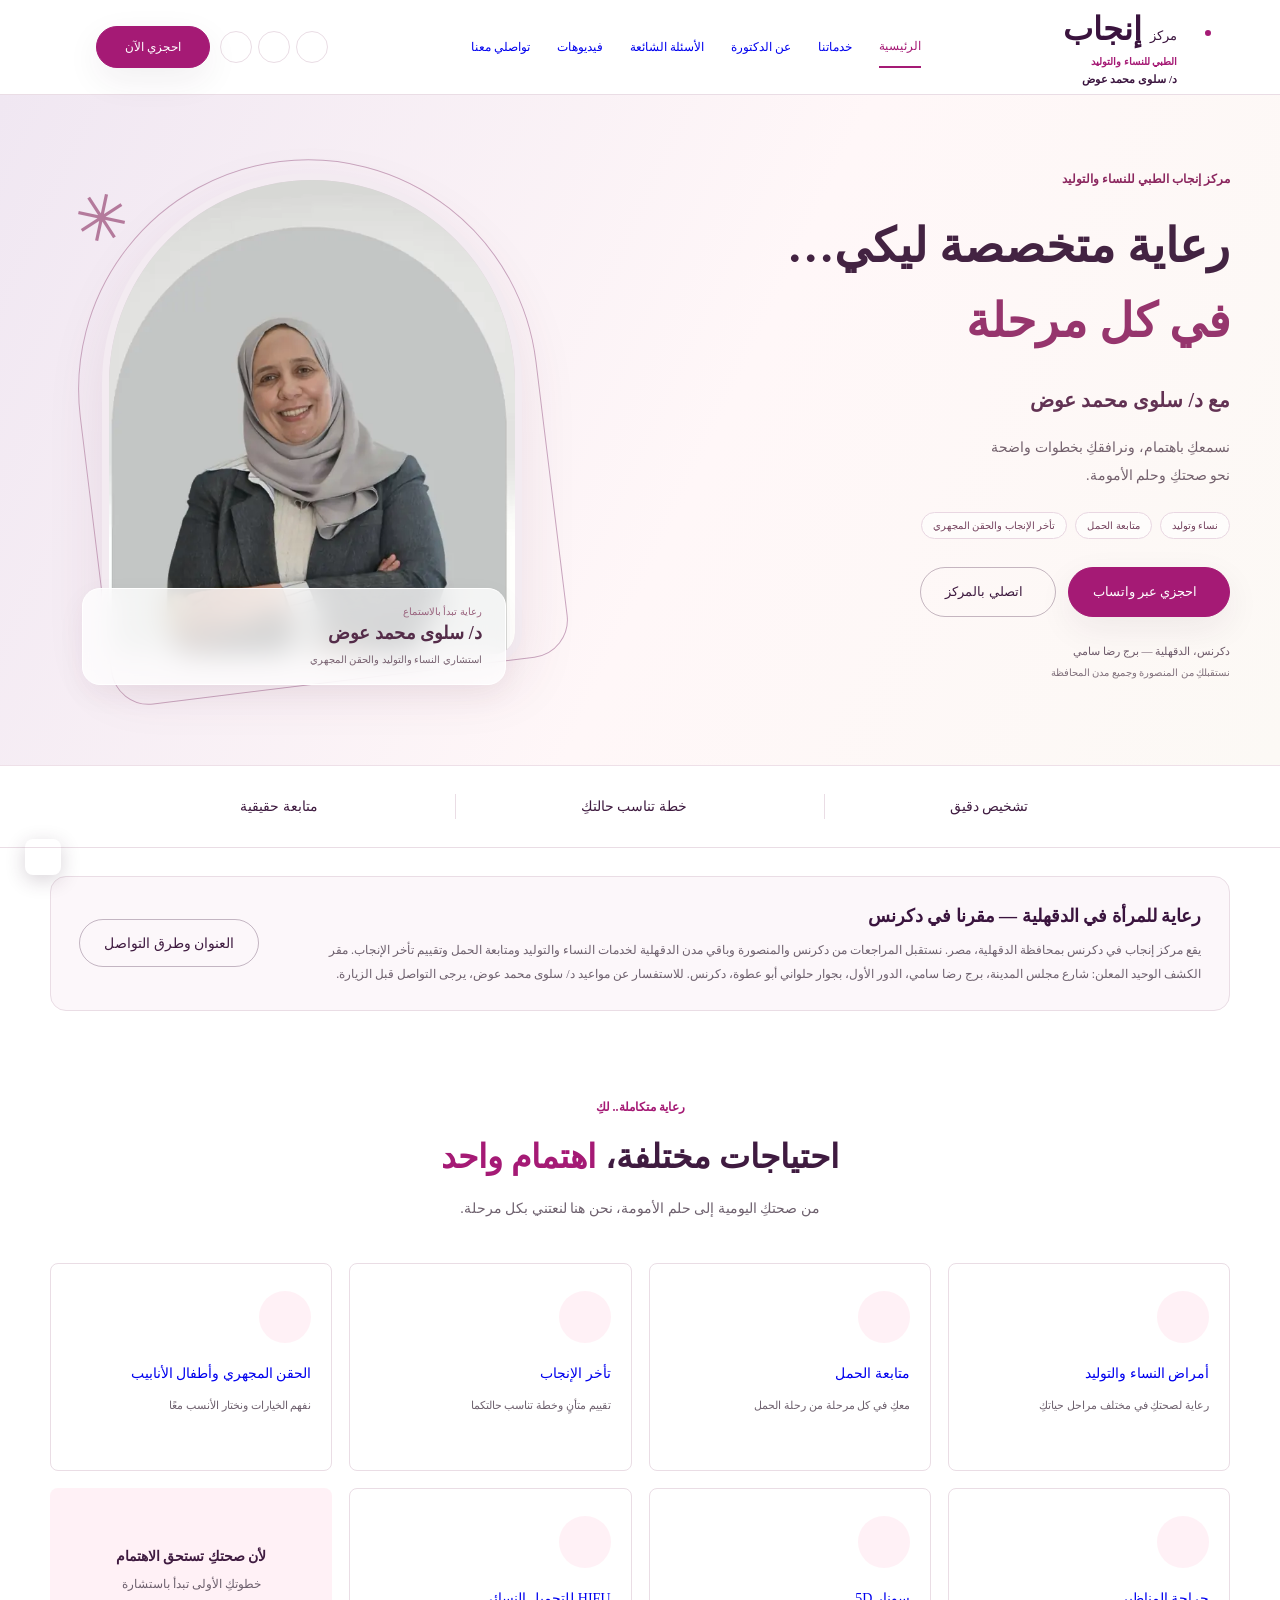
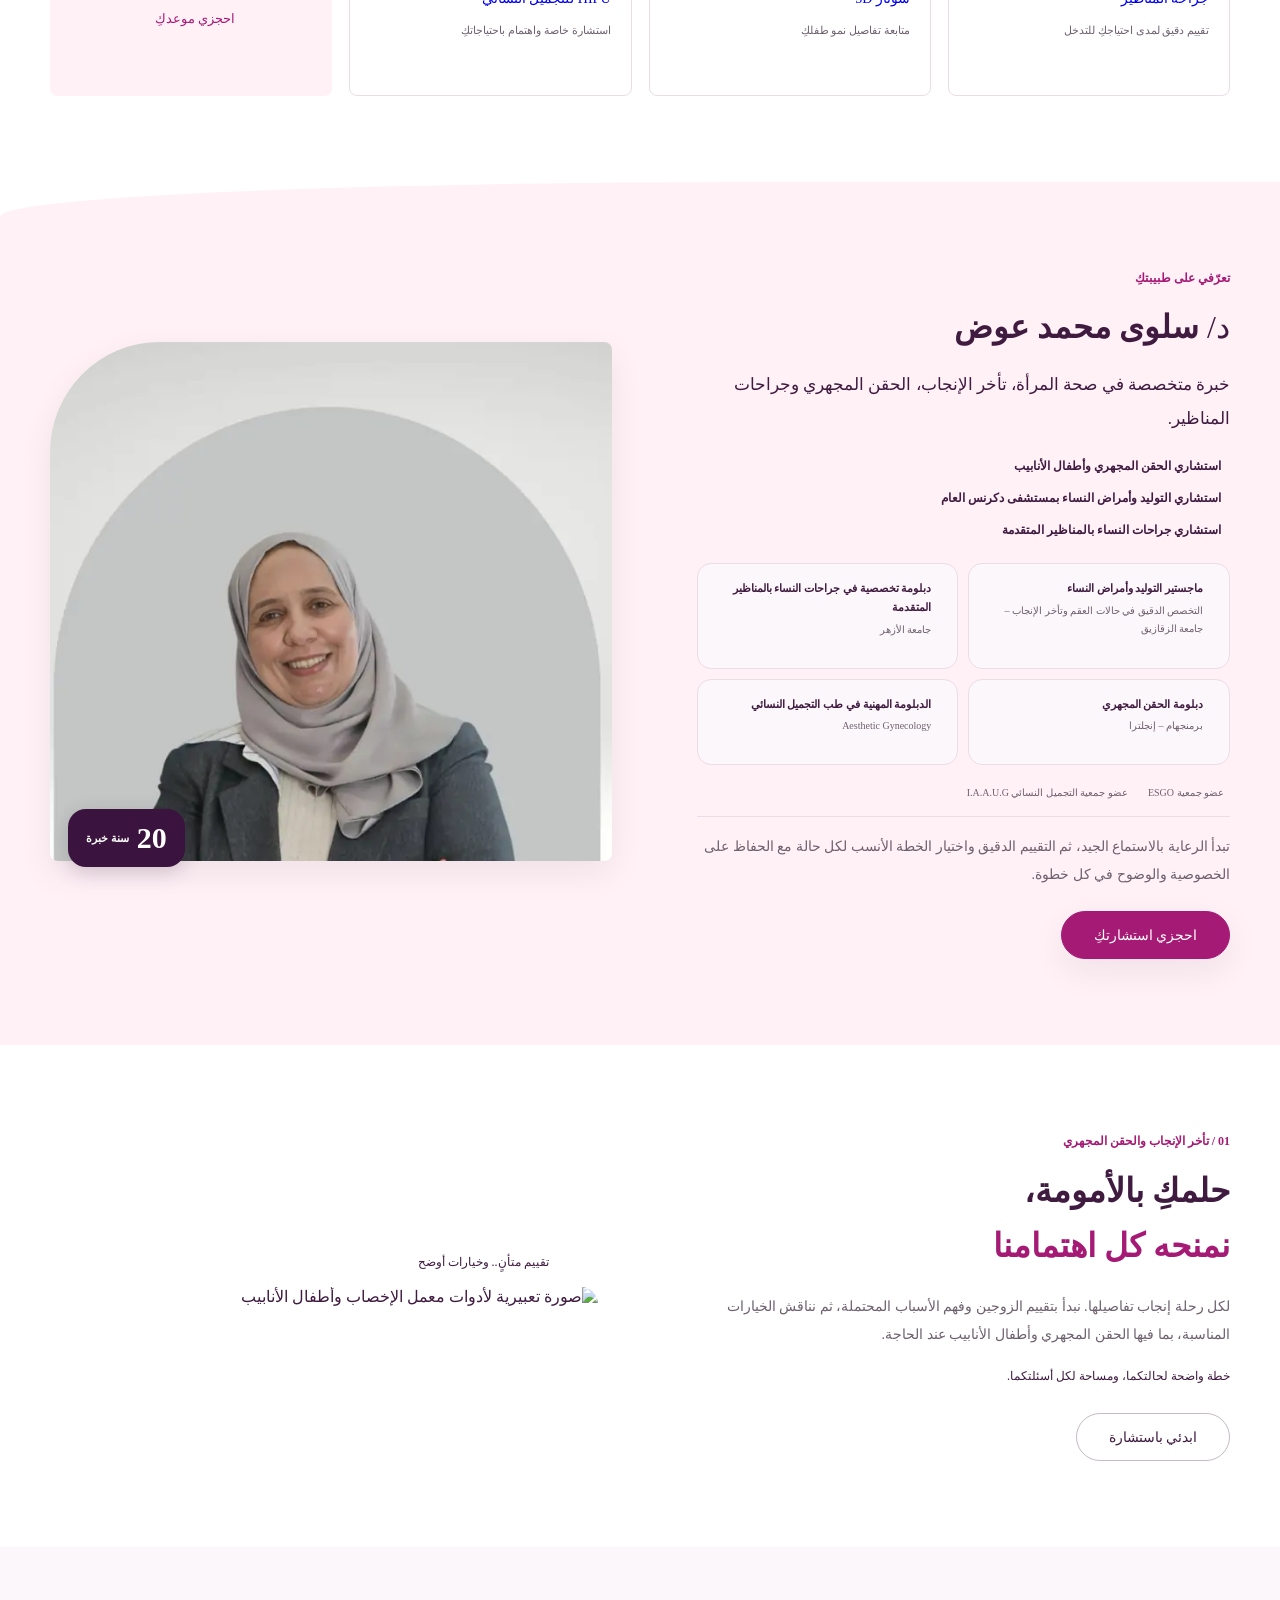
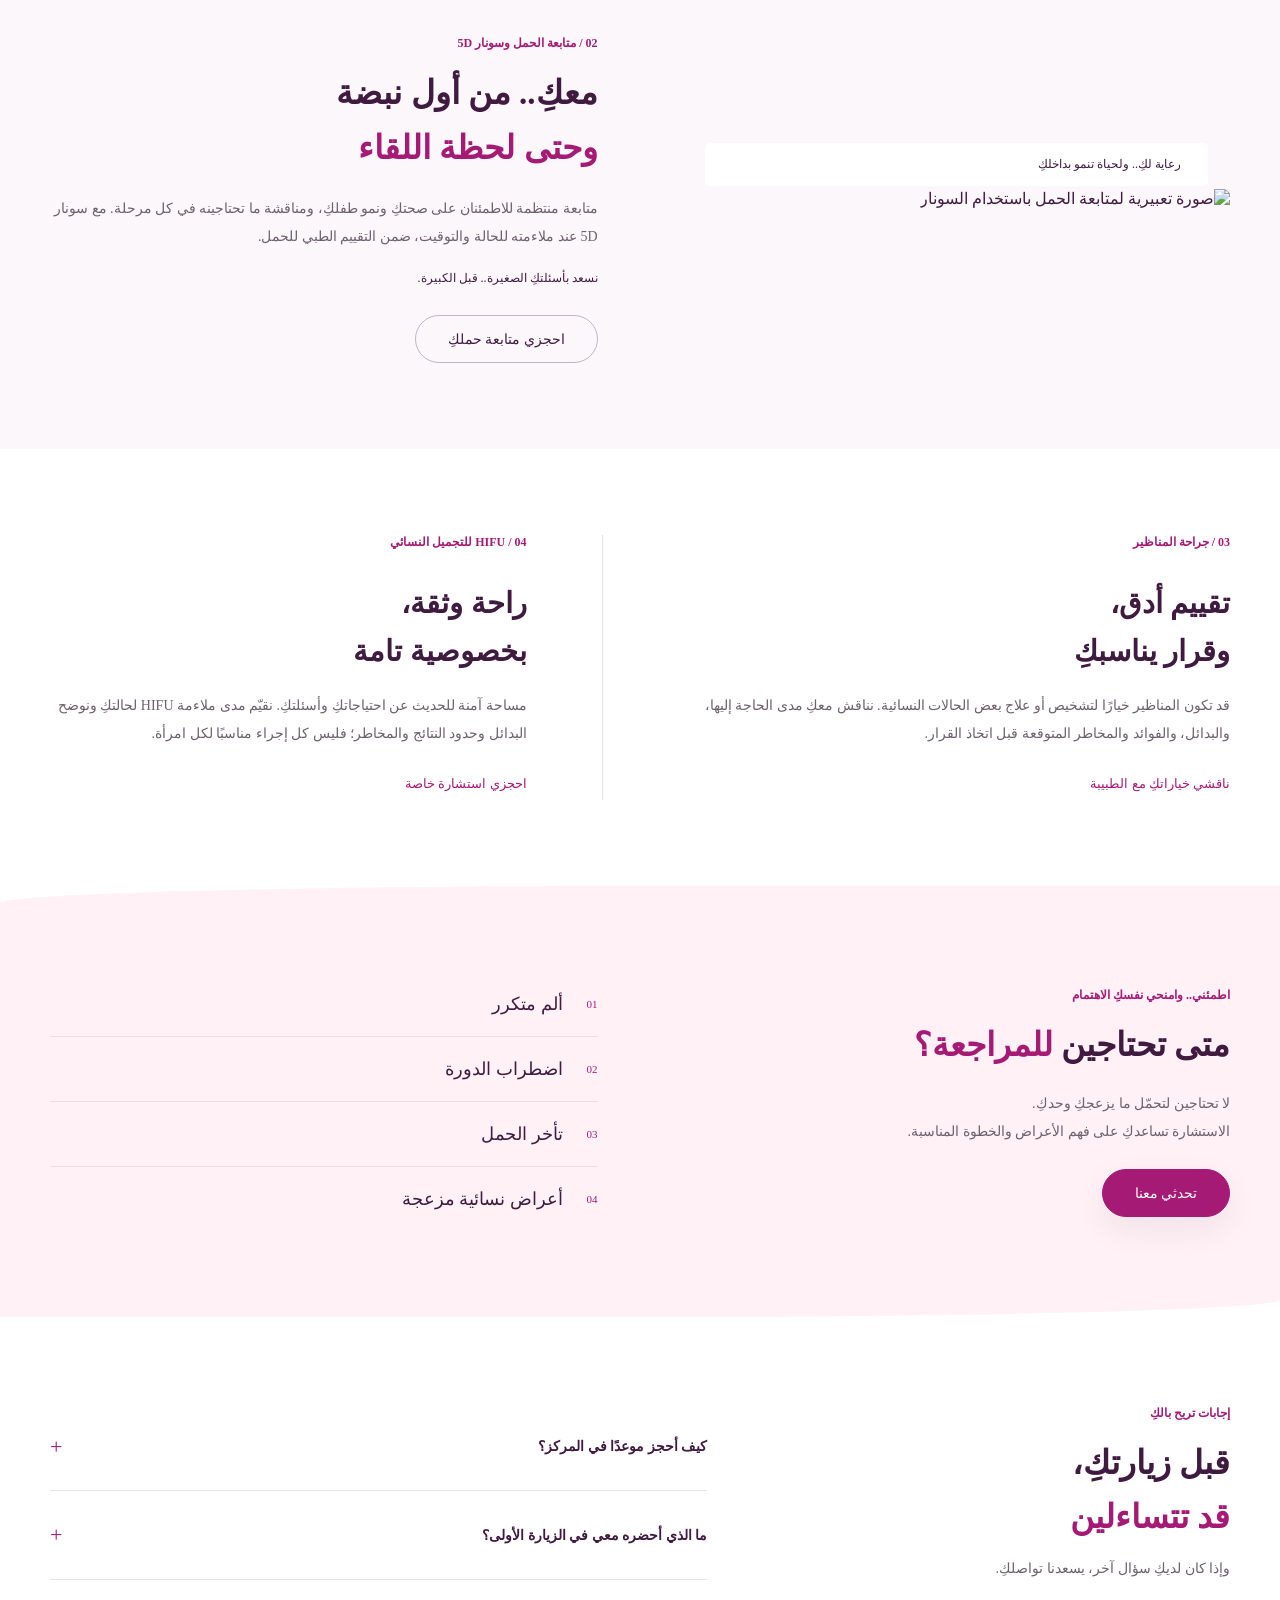
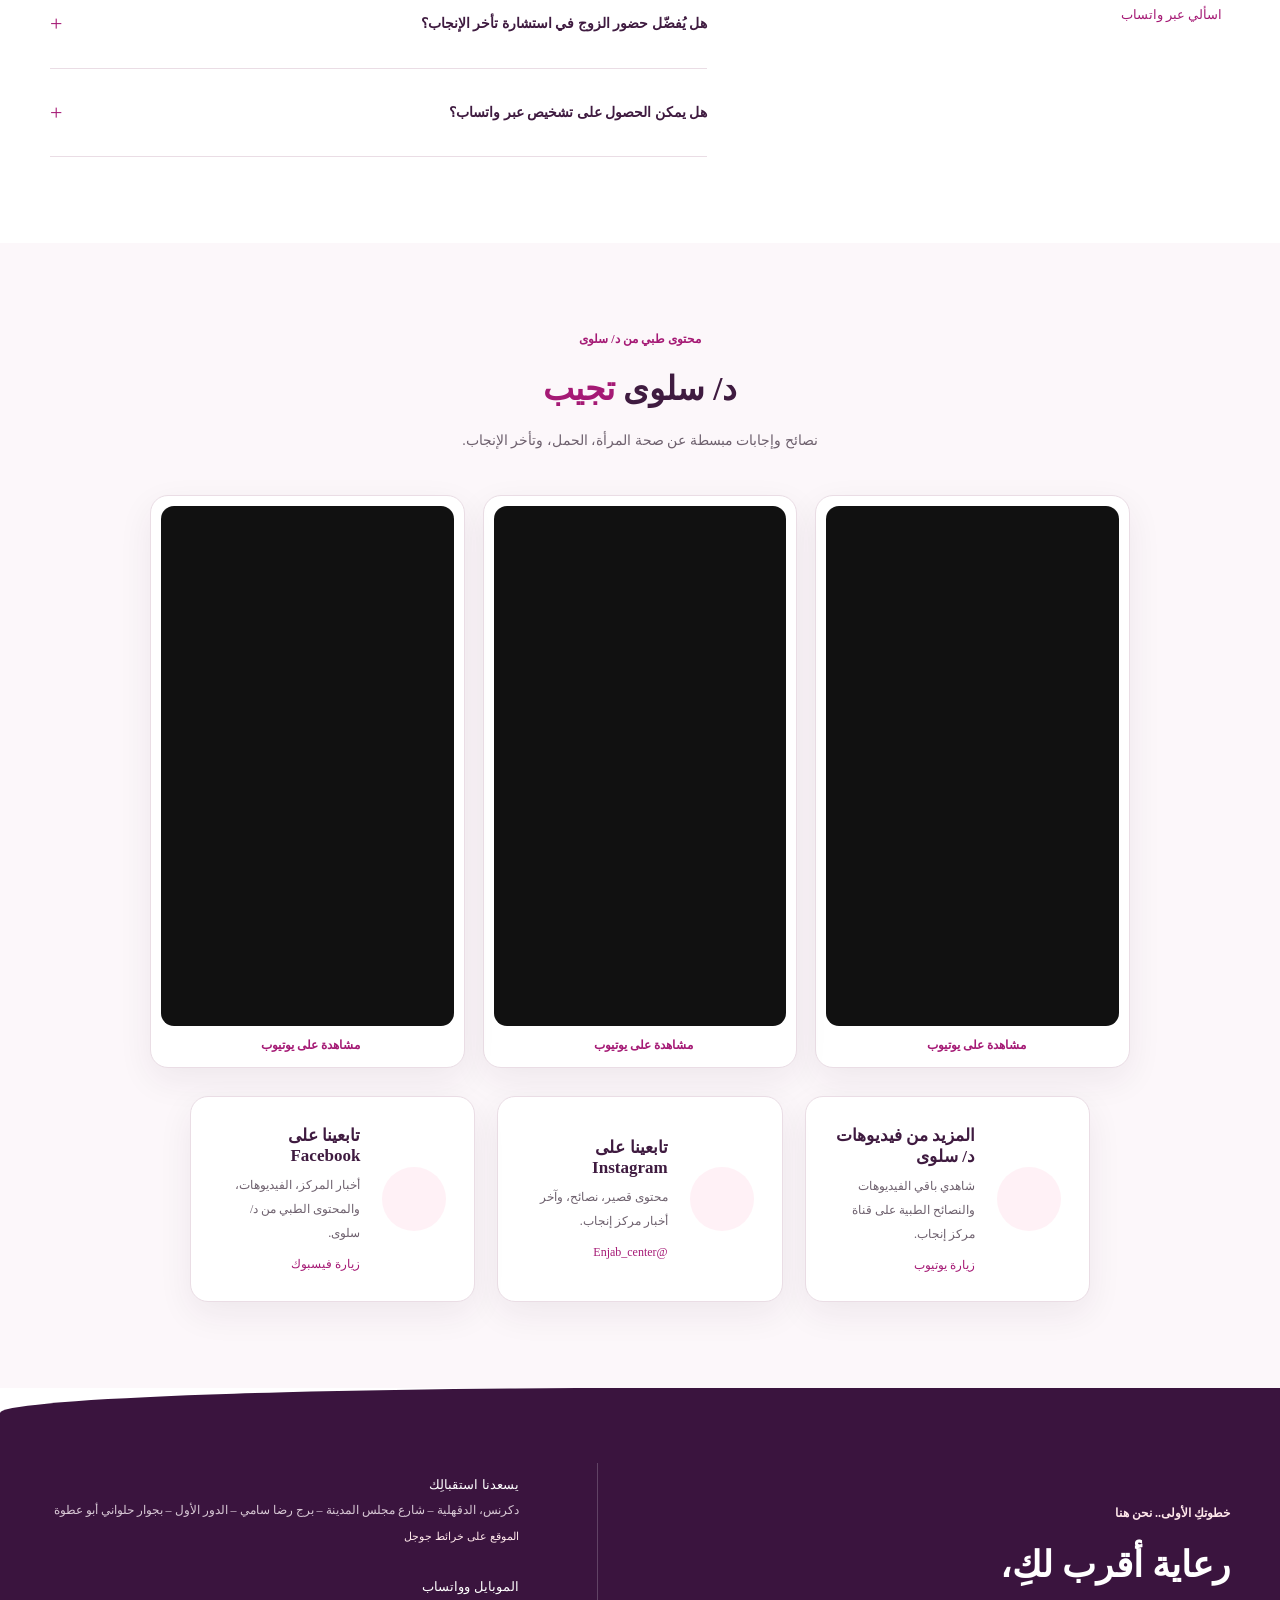
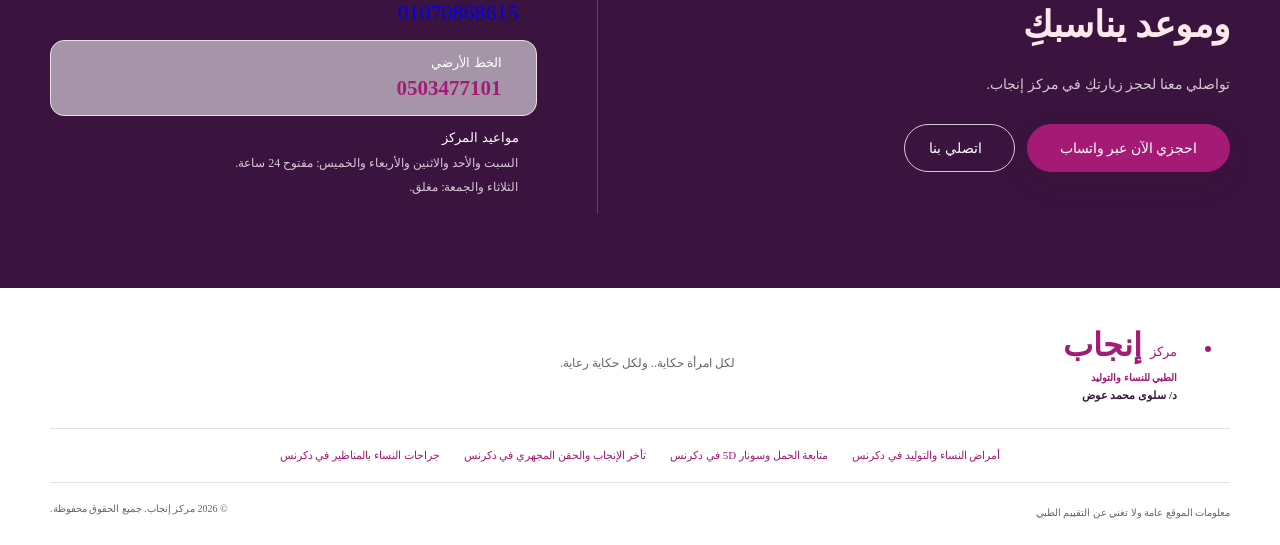
==== commit 43c8755b: "Add responsive Dr Salwa welcome banner with clear booking actions" ====
--- a/index.html
+++ b/index.html
@@ -149,11 +149,18 @@
 </header>
 
 <main>
-<section class="hero" aria-labelledby="hero-title">
-<img id="heroMain" src="[data-uri]" alt="استشارة طبية نسائية في مركز إنجاب" class="hero-image">
-<div class="page-container hero-inner"><div class="hero-copy"><span class="eyebrow"><span class="little-line"></span> مركز إنجاب الطبي للنساء والتوليد – د/ سلوى محمد عوض</span><h1 id="hero-title">كل خطوة نحو صحتكِ<br>وحلمكِ تستحق<br><em>رعاية أدق</em></h1><p>في مركز إنجاب، نفهم أن لكل امرأة حكاية.<br>مع د/ سلوى محمد عوض، نرافقكِ برعاية تهتم بتفاصيلكِ،<br class="desktop-break"> وتبدأ منكِ.. ومن احتياجاتكِ.</p><div class="hero-buttons"><a class="clinic-btn booking-button" href="https://wa.me/201070868615?text=%D9%85%D8%B1%D8%AD%D8%A8%D9%8B%D8%A7%D8%8C%20%D8%A3%D8%B1%D8%BA%D8%A8%20%D9%81%D9%8A%20%D8%AD%D8%AC%D8%B2%20%D9%85%D9%88%D8%B9%D8%AF%20%D9%81%D9%8A%20%D9%85%D8%B1%D9%83%D8%B2%20%D8%A5%D9%86%D8%AC%D8%A7%D8%A8%20%D9%85%D8%B9%20%D8%AF%2F%20%D8%B3%D9%84%D9%88%D9%89%20%D9%85%D8%AD%D9%85%D8%AF%20%D8%B9%D9%88%D8%B6.%0A%D8%A7%D9%84%D8%A7%D8%B3%D9%85%3A%0A%D8%A7%D9%84%D8%AE%D8%AF%D9%85%D8%A9%20%D8%A3%D9%88%20%D8%B3%D8%A8%D8%A8%20%D8%A7%D9%84%D8%B2%D9%8A%D8%A7%D8%B1%D8%A9%3A%0A%D8%A7%D9%84%D9%8A%D9%88%D9%85%20%D8%A7%D9%84%D9%85%D9%81%D8%B6%D9%84%3A%0A%D8%A7%D9%84%D9%88%D9%82%D8%AA%20%D8%A7%D9%84%D9%85%D9%81%D8%B6%D9%84%3A%0A%D8%B4%D9%83%D8%B1%D9%8B%D8%A7." target="_blank" rel="noopener noreferrer"><i data-lucide="message-circle"></i>احجزي عبر واتساب<i data-lucide="arrow-left"></i></a><a class="clinic-btn clinic-outline-button" href="tel:01070868615" ><i data-lucide="phone"></i>اتصلي بنا</a></div><div class="hero-location"><i data-lucide="map-pin"></i> دكرنس – شارع مجلس المدينة</div></div></div>
-<a href="#services" class="discover-link">اكتشفي رعايتنا <i data-lucide="chevron-down"></i></a>
-</section>
+<section class="enjab-banner" aria-labelledby="hero-title">
+<div class="page-container enjab-banner-grid"><div class="enjab-banner-copy">
+<span class="enjab-banner-eyebrow">مركز إنجاب الطبي للنساء والتوليد</span>
+<h1 id="hero-title">رعاية متخصصة ليكي…<br><em>في كل مرحلة</em></h1>
+<p class="enjab-banner-doctor">مع د/ سلوى محمد عوض</p>
+<p class="enjab-banner-intro">نسمعكِ باهتمام، ونرافقكِ بخطوات واضحة<br>نحو صحتكِ وحلم الأمومة.</p>
+<div class="enjab-banner-services"><span>نساء وتوليد</span><span>متابعة الحمل</span><span>تأخر الإنجاب والحقن المجهري</span></div>
+<div class="enjab-banner-actions"><a class="clinic-btn booking-button" href="https://wa.me/201070868615?text=%D9%85%D8%B1%D8%AD%D8%A8%D9%8B%D8%A7%D8%8C%20%D8%A3%D8%B1%D8%BA%D8%A8%20%D9%81%D9%8A%20%D8%AD%D8%AC%D8%B2%20%D9%85%D9%88%D8%B9%D8%AF%20%D9%81%D9%8A%20%D9%85%D8%B1%D9%83%D8%B2%20%D8%A5%D9%86%D8%AC%D8%A7%D8%A8%20%D9%85%D8%B9%20%D8%AF%2F%20%D8%B3%D9%84%D9%88%D9%89%20%D9%85%D8%AD%D9%85%D8%AF%20%D8%B9%D9%88%D8%B6.%0A%D8%A7%D9%84%D8%A7%D8%B3%D9%85%3A%0A%D8%A7%D9%84%D8%AE%D8%AF%D9%85%D8%A9%20%D8%A3%D9%88%20%D8%B3%D8%A8%D8%A8%20%D8%A7%D9%84%D8%B2%D9%8A%D8%A7%D8%B1%D8%A9%3A%0A%D8%A7%D9%84%D9%8A%D9%88%D9%85%20%D8%A7%D9%84%D9%85%D9%81%D8%B6%D9%84%3A%0A%D8%A7%D9%84%D9%88%D9%82%D8%AA%20%D8%A7%D9%84%D9%85%D9%81%D8%B6%D9%84%3A%0A%D8%B4%D9%83%D8%B1%D9%8B%D8%A7." target="_blank" rel="noopener noreferrer"><i data-lucide="message-circle"></i>احجزي عبر واتساب</a><a class="clinic-btn clinic-outline-button" href="tel:+201070868615"><i data-lucide="phone"></i>اتصلي بالمركز</a></div>
+<p class="enjab-banner-location">دكرنس، الدقهلية — برج رضا سامي<br><small>نستقبلكِ من المنصورة وجميع مدن المحافظة</small></p></div>
+<div class="enjab-banner-visual"><div class="enjab-banner-orbit" aria-hidden="true"></div>
+<div class="enjab-banner-portrait"><img src="/assets/doctor-salwa.webp" width="480" height="560" fetchpriority="high" alt="د/ سلوى محمد عوض — مركز إنجاب الطبي للنساء والتوليد"></div>
+<div class="enjab-banner-caption"><span>رعاية تبدأ بالاستماع</span><strong>د/ سلوى محمد عوض</strong><small>استشاري النساء والتوليد والحقن المجهري</small></div><span class="enjab-banner-flower" aria-hidden="true">✳</span></div></div></section>
 
 <section class="trust-strip"><div class="page-container trust-inner"><div><i data-lucide="shield-check"></i><span>تشخيص دقيق</span></div><span class="trust-divider"></span><div><i data-lucide="heart-handshake"></i><span>خطة تناسب حالتكِ</span></div><span class="trust-divider"></span><div><i data-lucide="heart"></i><span>متابعة حقيقية</span></div></div></section>
 
--- a/styles.css
+++ b/styles.css
@@ -285,3 +285,32 @@
  .header-actions .booking-button{padding-inline:9px;font-size:9px}
  .sp-nav{gap:8px}
 }
+
+/* Doctor-led welcoming banner */
+.enjab-banner{position:relative;overflow:hidden;background:linear-gradient(115deg,#f0e7f2 0%,#fff7f8 55%,#fcf9f5 100%);border-bottom:1px solid #eee0e8}
+.enjab-banner-grid{display:grid;grid-template-columns:1.12fr 1fr;gap:70px;align-items:center;padding-block:64px 72px}
+.enjab-banner-copy{position:relative;z-index:2}
+.enjab-banner-eyebrow{display:inline-block;color:#8b275f;font-size:12px;font-weight:600;margin-bottom:22px}
+.enjab-banner h1{font-size:clamp(35px,3.7vw,54px);line-height:1.6;font-weight:600;color:#432342;margin:0 0 20px}
+.enjab-banner h1 em{font-style:normal;color:#96356d}
+.enjab-banner-doctor{font-size:20px;font-weight:600;color:#623253;margin-bottom:14px}
+.enjab-banner-intro{font-size:14px;color:#73616d;line-height:2}
+.enjab-banner-services{display:flex;flex-wrap:wrap;gap:8px;margin-top:22px}
+.enjab-banner-services span{font-size:10px;color:#75435f;background:#fff9;border:1px solid #e9d7e2;border-radius:30px;padding:7px 11px}
+.enjab-banner-actions{display:flex;flex-wrap:wrap;gap:12px;margin-top:28px}
+.enjab-banner-actions .clinic-btn{height:50px;font-size:13px}
+.enjab-banner-actions svg{width:18px}
+.enjab-banner-location{font-size:11px;color:#6d5969;margin-top:24px;line-height:1.9}
+.enjab-banner-location small{font-size:10px;color:#81717c}
+.enjab-banner-visual{position:relative;padding:14px 20px 32px;isolation:isolate;max-width:460px;width:100%;justify-self:center}
+.enjab-banner-portrait{position:relative;border-radius:210px 210px 28px 28px;overflow:hidden;background:#e2cddd;border:7px solid #fff9;box-shadow:0 24px 60px #63274719}
+.enjab-banner-portrait img{display:block;width:100%;height:auto;aspect-ratio:480/560;object-fit:cover;object-position:center top}
+.enjab-banner-orbit{position:absolute;inset:0 0 10px;border:1px solid #caa6bf;border-radius:230px 230px 38px 38px;transform:rotate(-7deg);z-index:-1}
+.enjab-banner-caption{position:absolute;bottom:8px;left:0;right:36px;background:#fffc;backdrop-filter:blur(14px);border:1px solid white;border-radius:18px;padding:17px 23px;box-shadow:0 10px 28px #56233d0d}
+.enjab-banner-caption span{display:block;font-size:10px;color:#9a647f;margin-bottom:5px}
+.enjab-banner-caption strong{display:block;font-size:18px;color:#542c49;margin-bottom:5px}
+.enjab-banner-caption small{font-size:10px;color:#786271}
+.enjab-banner-flower{position:absolute;top:28px;left:-8px;font-size:65px;line-height:1;color:#b47a9c;transform:rotate(12deg)}
+@media(max-width:1000px){.enjab-banner-grid{gap:30px;padding-block:45px 55px}.enjab-banner h1{font-size:36px}.enjab-banner-actions{gap:8px}.enjab-banner-actions .clinic-btn{padding-inline:16px;font-size:12px}}
+@media(max-width:700px){.enjab-banner-grid{grid-template-columns:1fr;gap:32px;padding-block:30px 38px}.enjab-banner-eyebrow{font-size:10px;margin-bottom:14px}.enjab-banner h1{font-size:32px;line-height:1.55;margin-bottom:14px}.enjab-banner-doctor{font-size:17px;margin-bottom:10px}.enjab-banner-intro{font-size:12px}.enjab-banner-services{margin-top:16px;gap:6px}.enjab-banner-services span{font-size:9px;padding:6px 9px}.enjab-banner-actions{margin-top:20px;flex-wrap:nowrap}.enjab-banner-actions .clinic-btn{font-size:11px;height:46px;padding-inline:14px}.enjab-banner-location{margin-top:17px;font-size:10px}.enjab-banner-location small{font-size:9px}.enjab-banner-visual{max-width:330px;padding-inline:18px}.enjab-banner-caption{right:28px;left:0;padding:14px 18px}.enjab-banner-caption strong{font-size:16px}.enjab-banner-flower{font-size:50px;left:0}}
+@media(max-width:360px){.enjab-banner h1{font-size:28px}.enjab-banner-actions .clinic-btn{font-size:10px;padding-inline:10px;gap:5px}}
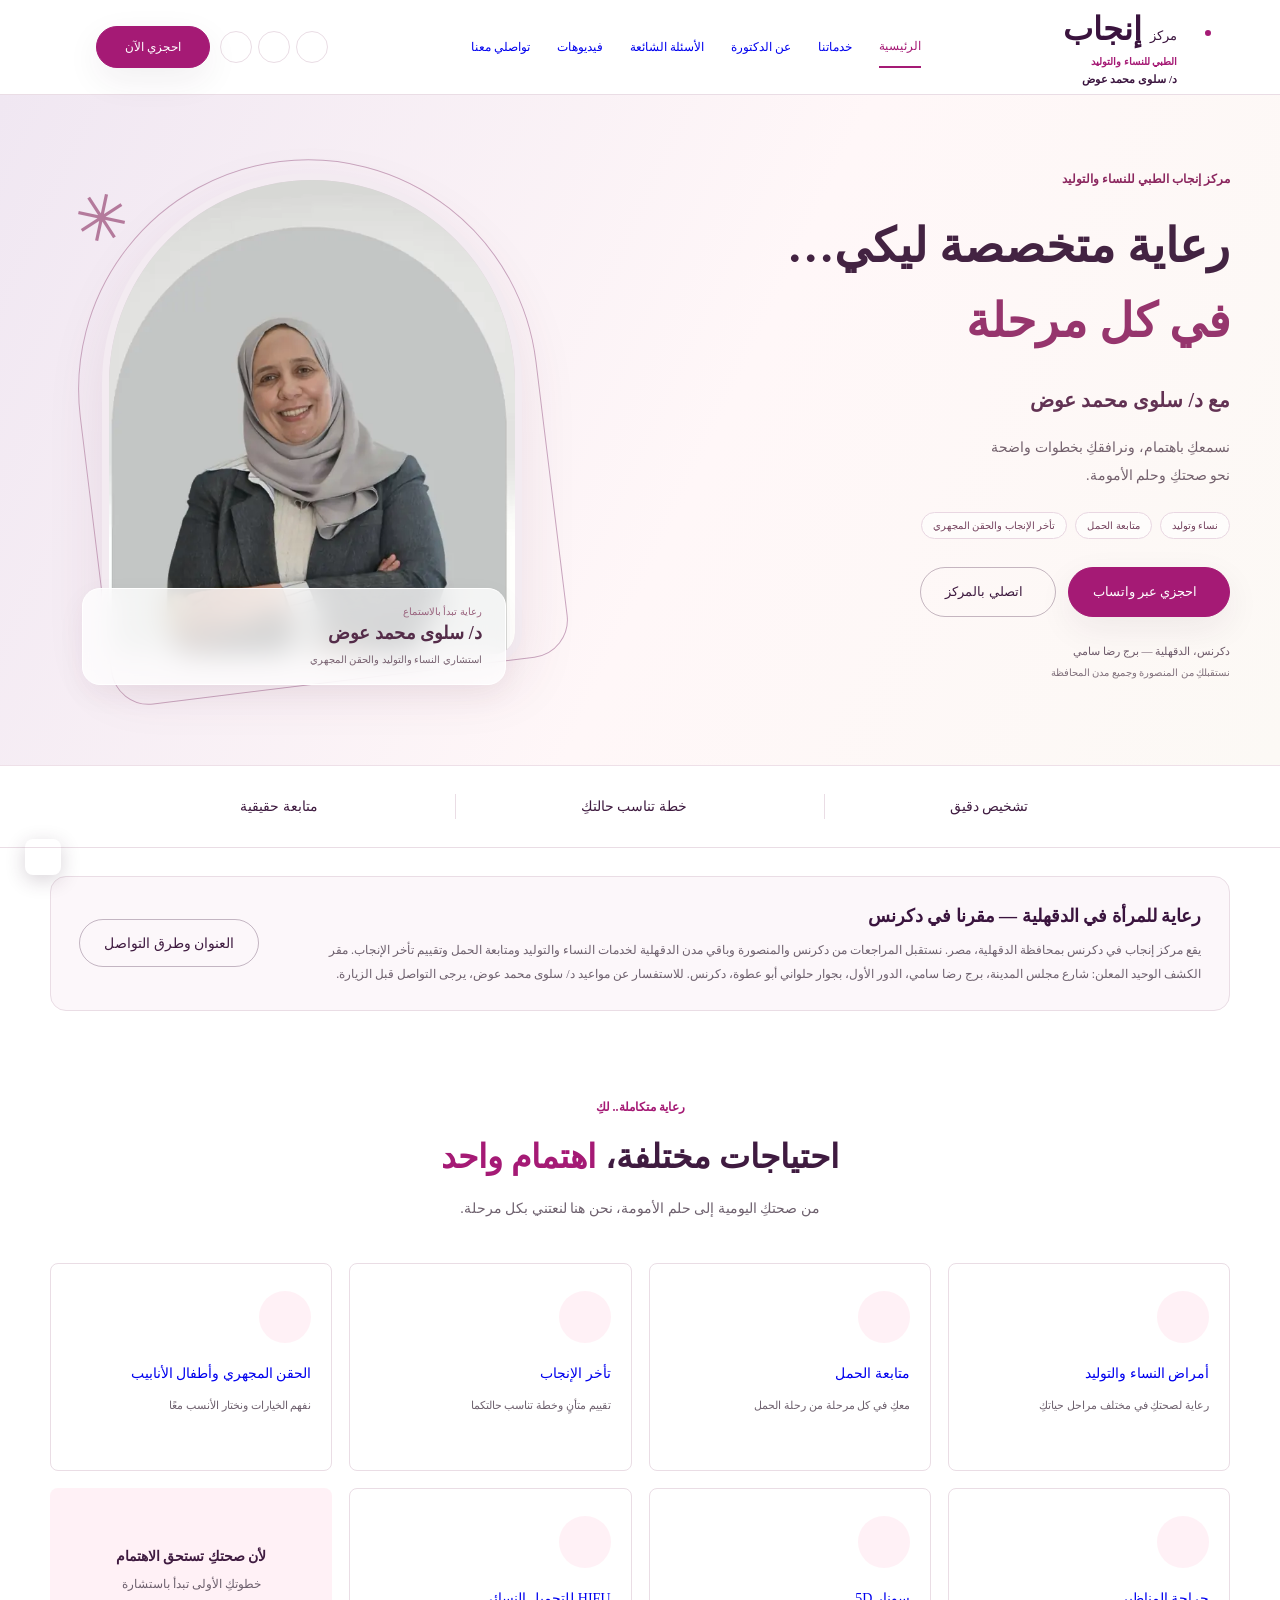
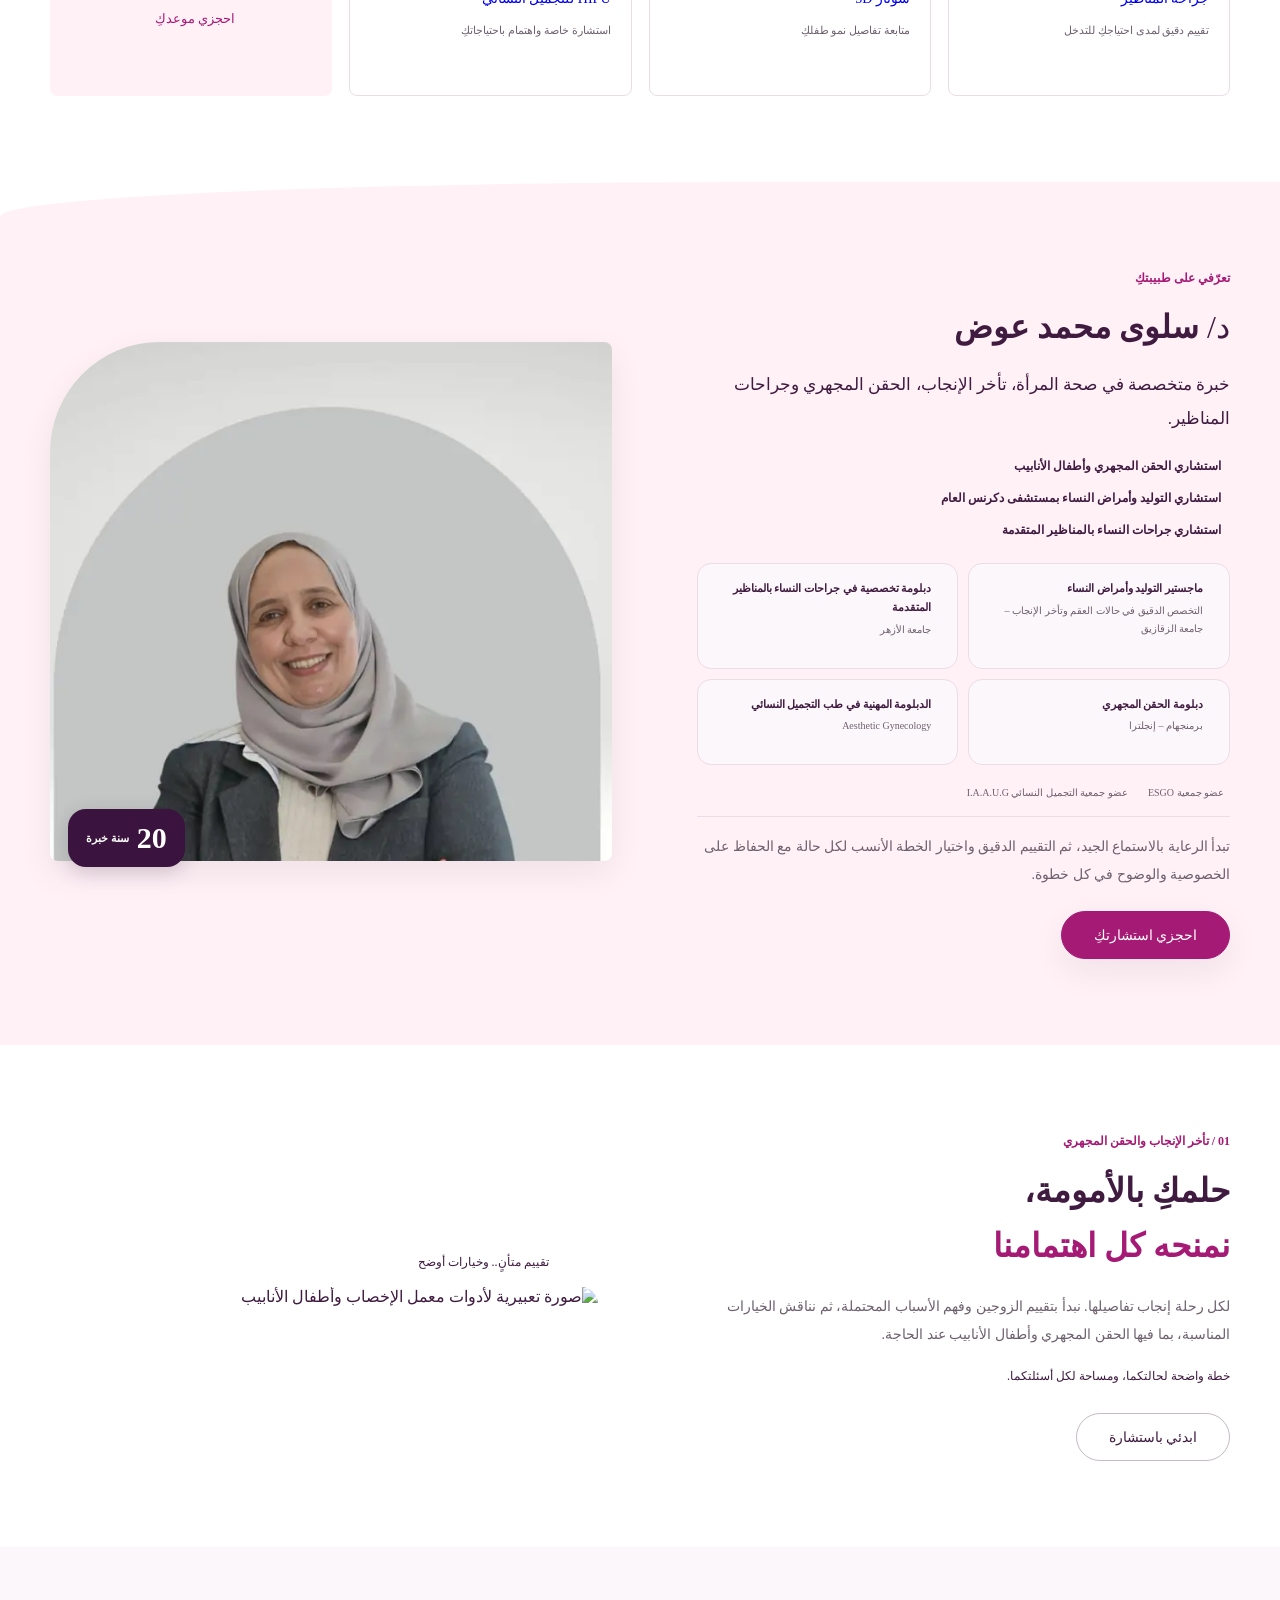
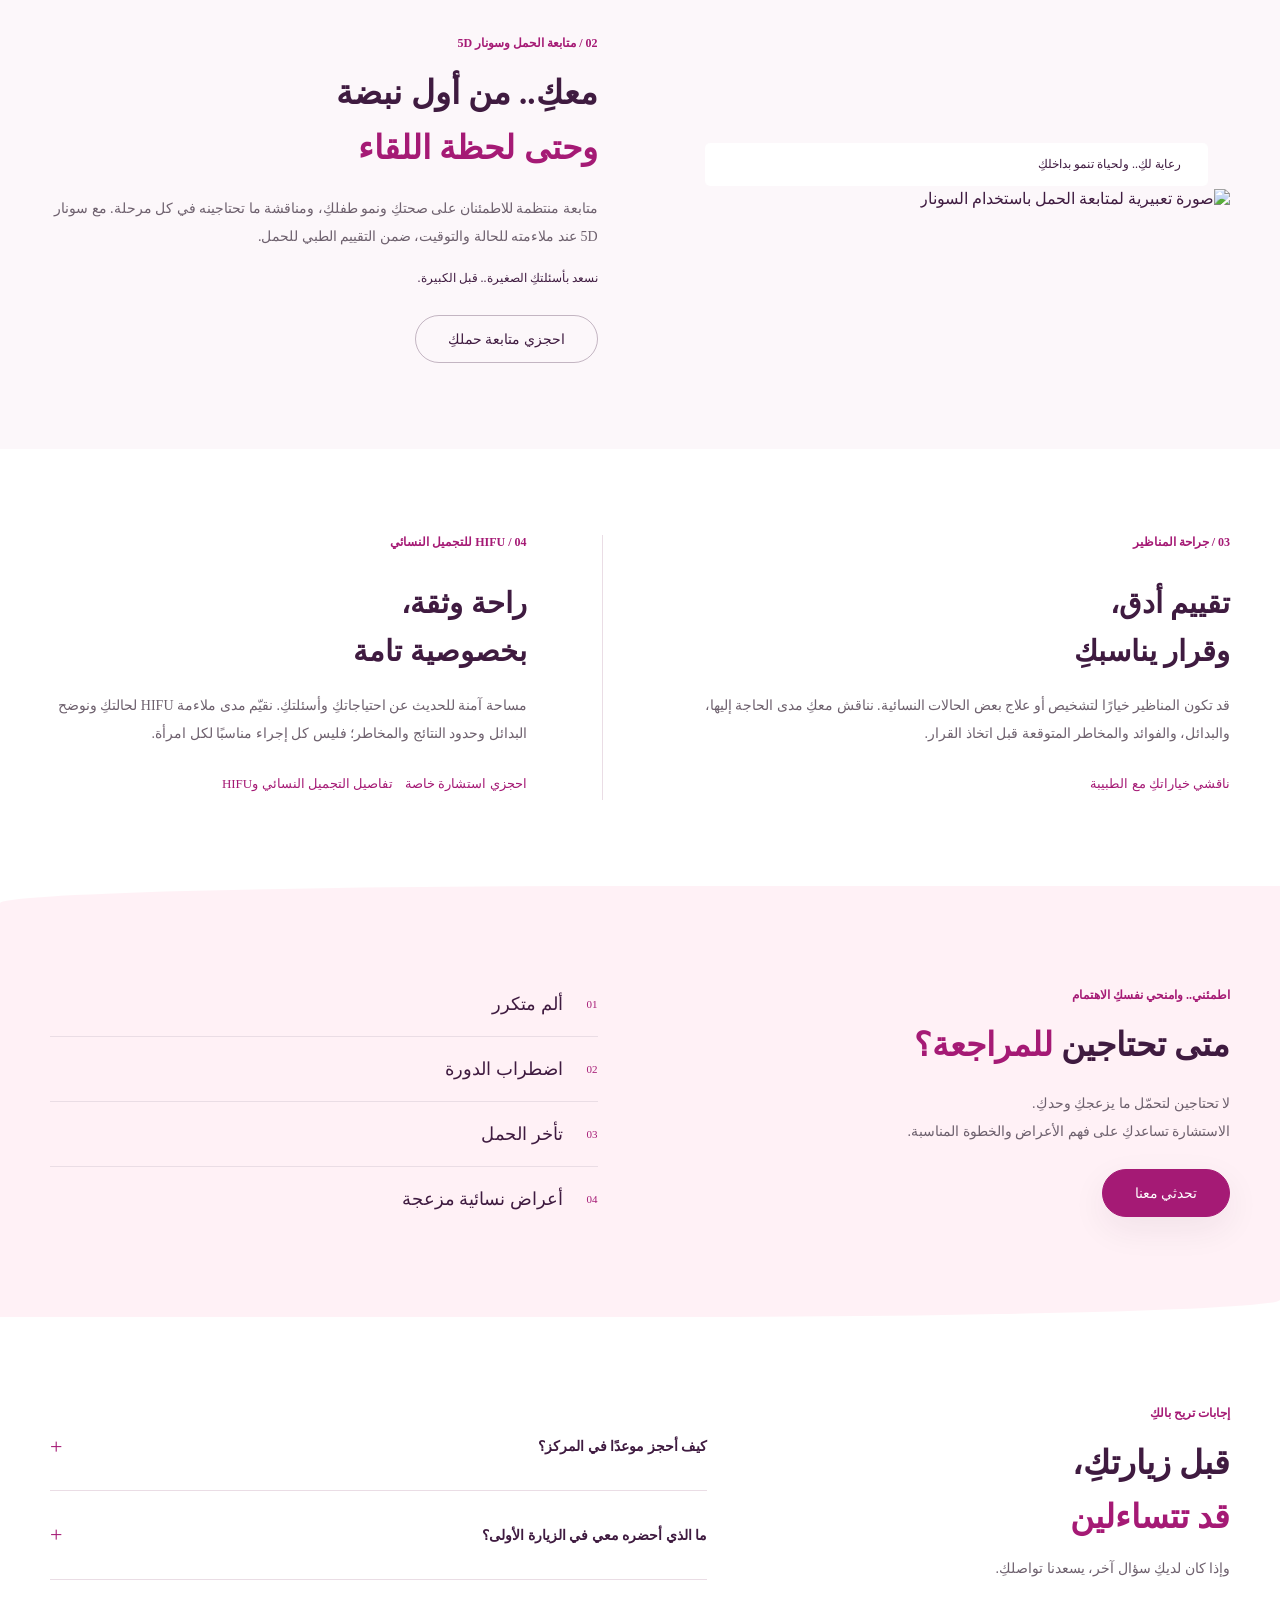
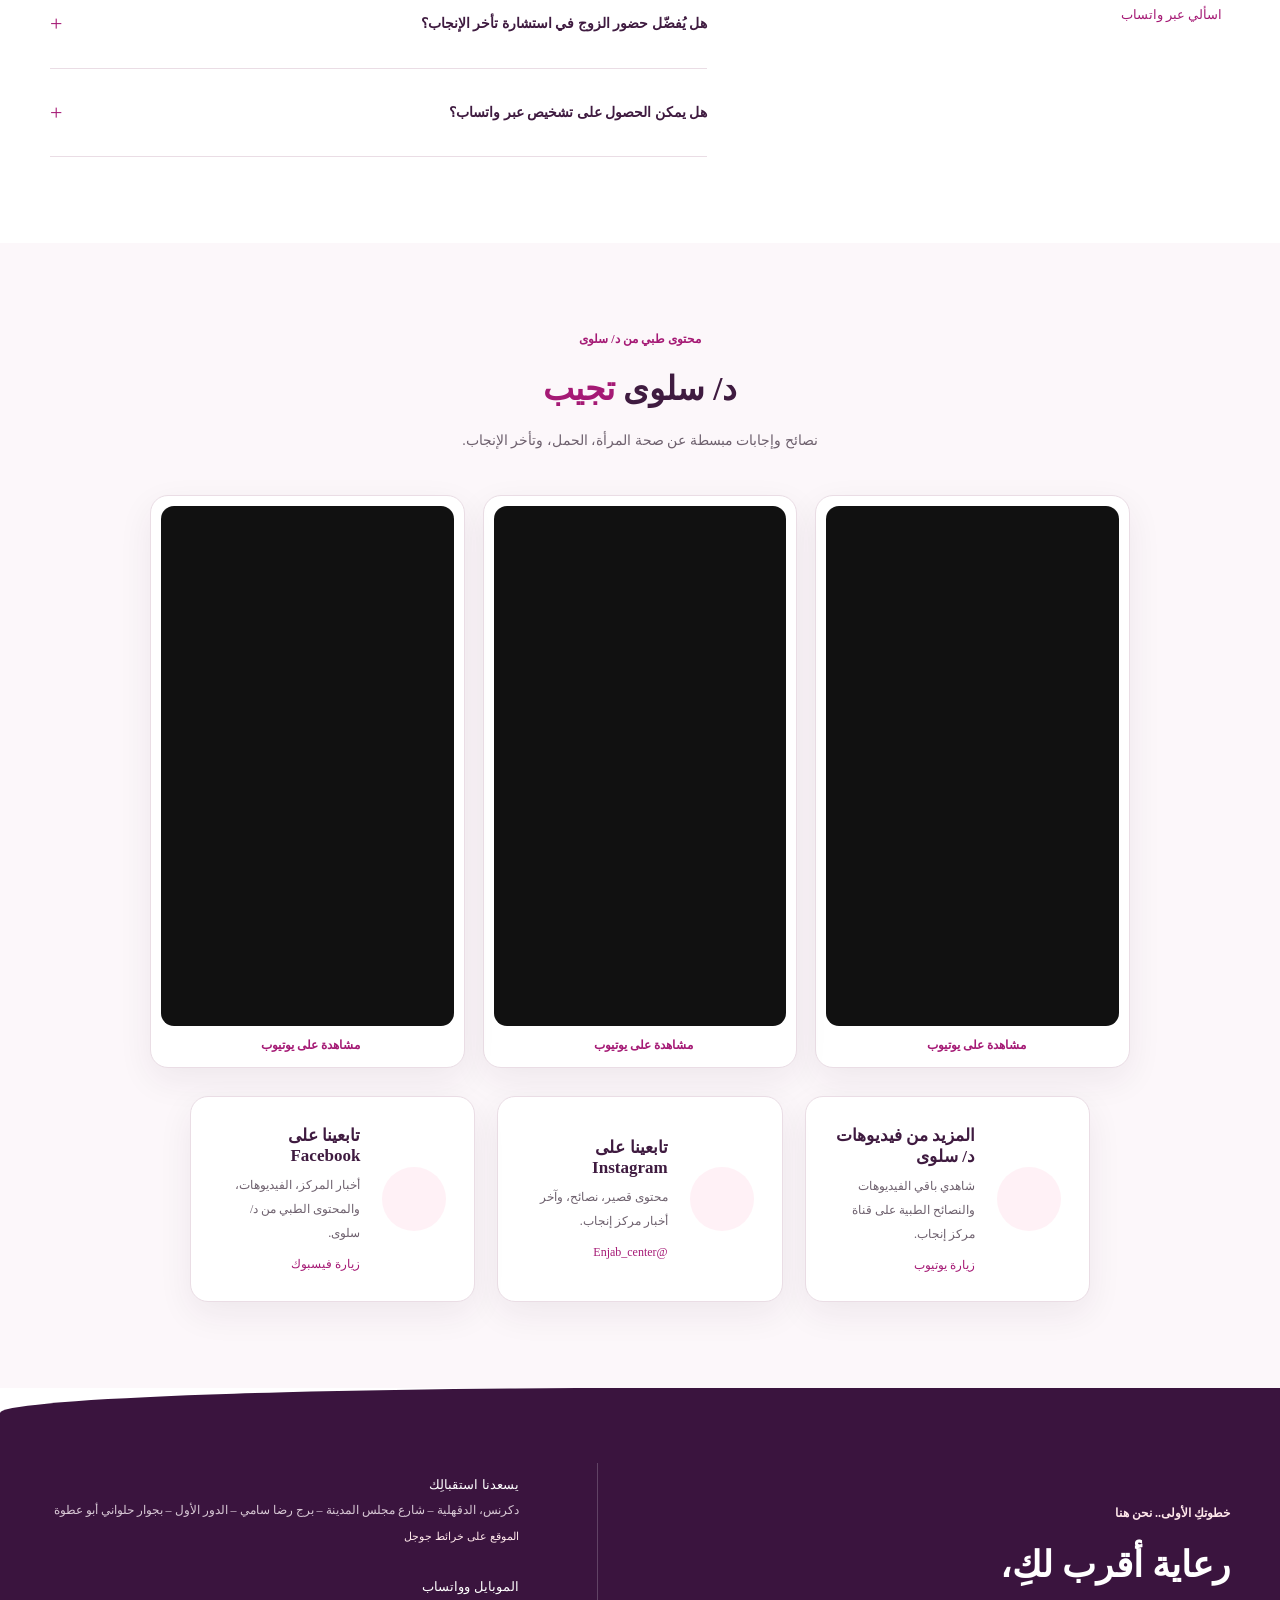
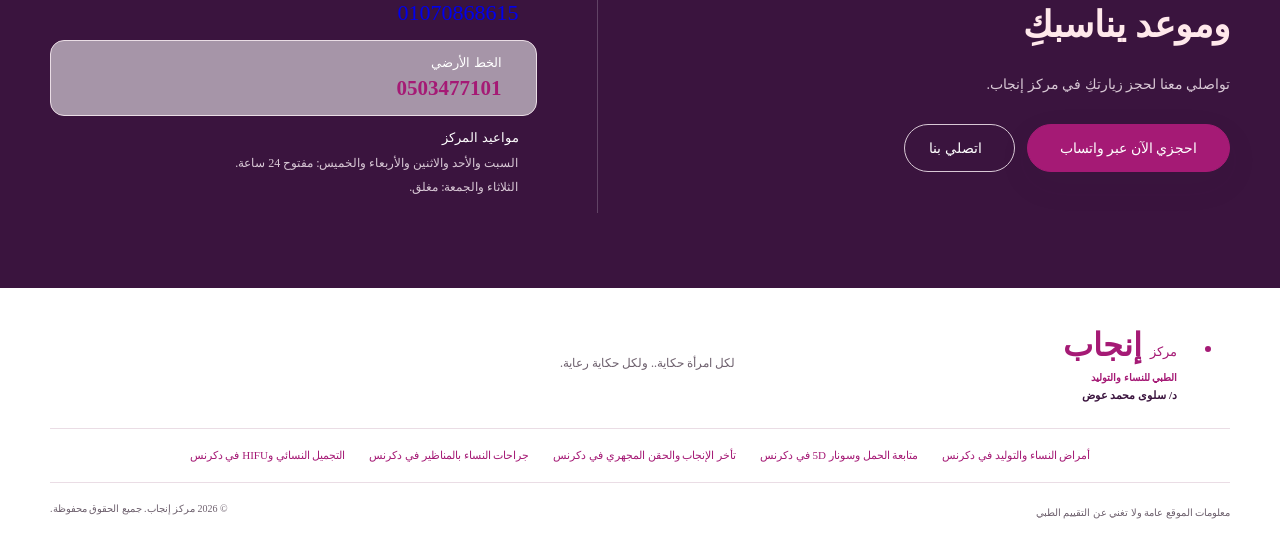
==== commit 4611e8a7: "Add dedicated aesthetic gynecology and HIFU consultation page" ====
--- a/index.html
+++ b/index.html
@@ -26,13 +26,18 @@
 <meta property="og:title" content="مركز إنجاب الطبي للنساء والتوليد | د/ سلوى محمد عوض">
 <meta property="og:description" content="مركز إنجاب الطبي للنساء والتوليد في دكرنس، الدقهلية، مصر، مع د/ سلوى محمد عوض. نستقبل المراجعات من المنصورة ومدن الدقهلية في مقر دكرنس. للحجز واتساب أو اتصال.">
 <meta property="og:url" content="https://enjabmedical.com/">
-<meta property="og:image" content="https://enjabmedical.com/assets/doctor-salwa.webp">
-<meta property="og:image:alt" content="د/ سلوى محمد عوض - مركز إنجاب">
+<meta property="og:image" content="https://enjabmedical.com/assets/enjab-social-banner-v1.jpg">
+<meta property="og:image:secure_url" content="https://enjabmedical.com/assets/enjab-social-banner-v1.jpg">
+<meta property="og:image:type" content="image/jpeg">
+<meta property="og:image:width" content="1348">
+<meta property="og:image:height" content="671">
+<meta property="og:image:alt" content="مركز إنجاب الطبي للنساء والتوليد — د/ سلوى محمد عوض — رعاية متخصصة ليكي في كل مرحلة">
 
 <meta name="twitter:card" content="summary_large_image">
 <meta name="twitter:title" content="مركز إنجاب الطبي للنساء والتوليد | د/ سلوى محمد عوض">
 <meta name="twitter:description" content="مركز إنجاب الطبي للنساء والتوليد في دكرنس، الدقهلية، مصر، مع د/ سلوى محمد عوض. نستقبل المراجعات من المنصورة ومدن الدقهلية في مقر دكرنس. للحجز واتساب أو اتصال.">
-<meta name="twitter:image" content="https://enjabmedical.com/assets/doctor-salwa.webp">
+<meta name="twitter:image" content="https://enjabmedical.com/assets/enjab-social-banner-v1.jpg">
+<meta name="twitter:image:alt" content="مركز إنجاب الطبي للنساء والتوليد — د/ سلوى محمد عوض — رعاية متخصصة ليكي في كل مرحلة">
 
 <script type="application/ld+json">{
   "@context": "https://schema.org",
@@ -165,7 +170,7 @@
 <section class="trust-strip"><div class="page-container trust-inner"><div><i data-lucide="shield-check"></i><span>تشخيص دقيق</span></div><span class="trust-divider"></span><div><i data-lucide="heart-handshake"></i><span>خطة تناسب حالتكِ</span></div><span class="trust-divider"></span><div><i data-lucide="heart"></i><span>متابعة حقيقية</span></div></div></section>
 
 <div class="page-container"><div class="local-explainer"><div><h3>رعاية للمرأة في الدقهلية — مقرنا في دكرنس</h3><p>يقع مركز إنجاب في دكرنس بمحافظة الدقهلية، مصر. نستقبل المراجعات من دكرنس والمنصورة وباقي مدن الدقهلية لخدمات النساء والتوليد ومتابعة الحمل وتقييم تأخر الإنجاب. مقر الكشف الوحيد المعلن: شارع مجلس المدينة، برج رضا سامي، الدور الأول، بجوار حلواني أبو عطوة، دكرنس. للاستفسار عن مواعيد د/ سلوى محمد عوض، يرجى التواصل قبل الزيارة.</p></div><a class="clinic-btn clinic-outline-button" href="#contact">العنوان وطرق التواصل</a></div></div>
-<section id="services" class="section services-section"><div class="page-container"><div class="section-heading centered"><span class="eyebrow">رعاية متكاملة.. لكِ</span><h2>احتياجات مختلفة، <em>اهتمام واحد</em></h2><p>من صحتكِ اليومية إلى حلم الأمومة، نحن هنا لنعتني بكل مرحلة.</p></div><div class="services-grid"><a href="/services/gynecology/" class="service-card"><span class="service-icon"><i data-lucide="stethoscope"></i></span><h3>أمراض النساء والتوليد</h3><p>رعاية لصحتكِ في مختلف مراحل حياتكِ</p><span class="service-arrow"><i data-lucide="arrow-left"></i></span></a><a href="/services/pregnancy-care/" class="service-card"><span class="service-icon"><i data-lucide="heart"></i></span><h3>متابعة الحمل</h3><p>معكِ في كل مرحلة من رحلة الحمل</p><span class="service-arrow"><i data-lucide="arrow-left"></i></span></a><a href="/services/fertility-ivf/" class="service-card"><span class="service-icon"><i data-lucide="heart-handshake"></i></span><h3>تأخر الإنجاب</h3><p>تقييم متأنٍ وخطة تناسب حالتكما</p><span class="service-arrow"><i data-lucide="arrow-left"></i></span></a><a href="/services/fertility-ivf/" class="service-card"><span class="service-icon"><i data-lucide="microscope"></i></span><h3>الحقن المجهري وأطفال الأنابيب</h3><p>نفهم الخيارات ونختار الأنسب معًا</p><span class="service-arrow"><i data-lucide="arrow-left"></i></span></a><a href="/services/gynecologic-laparoscopy/" class="service-card"><span class="service-icon"><i data-lucide="scan"></i></span><h3>جراحة المناظير</h3><p>تقييم دقيق لمدى احتياجكِ للتدخل</p><span class="service-arrow"><i data-lucide="arrow-left"></i></span></a><a href="/services/pregnancy-care/" class="service-card"><span class="service-icon"><i data-lucide="baby"></i></span><h3>سونار 5D</h3><p>متابعة تفاصيل نمو طفلكِ</p><span class="service-arrow"><i data-lucide="arrow-left"></i></span></a><a href="#hifu" class="service-card"><span class="service-icon"><i data-lucide="sparkles"></i></span><h3>HIFU للتجميل النسائي</h3><p>استشارة خاصة واهتمام باحتياجاتكِ</p><span class="service-arrow"><i data-lucide="arrow-left"></i></span></a><div class="service-invitation"><i data-lucide="heart"></i><h3>لأن صحتكِ تستحق الاهتمام</h3><p>خطوتكِ الأولى تبدأ باستشارة</p><a class="clinic-link-button" href="https://wa.me/201070868615?text=%D9%85%D8%B1%D8%AD%D8%A8%D9%8B%D8%A7%D8%8C%20%D8%A3%D8%B1%D8%BA%D8%A8%20%D9%81%D9%8A%20%D8%AD%D8%AC%D8%B2%20%D9%85%D9%88%D8%B9%D8%AF%20%D9%81%D9%8A%20%D9%85%D8%B1%D9%83%D8%B2%20%D8%A5%D9%86%D8%AC%D8%A7%D8%A8%20%D9%85%D8%B9%20%D8%AF%2F%20%D8%B3%D9%84%D9%88%D9%89%20%D9%85%D8%AD%D9%85%D8%AF%20%D8%B9%D9%88%D8%B6.%0A%D8%A7%D9%84%D8%A7%D8%B3%D9%85%3A%0A%D8%A7%D9%84%D8%AE%D8%AF%D9%85%D8%A9%20%D8%A3%D9%88%20%D8%B3%D8%A8%D8%A8%20%D8%A7%D9%84%D8%B2%D9%8A%D8%A7%D8%B1%D8%A9%3A%0A%D8%A7%D9%84%D9%8A%D9%88%D9%85%20%D8%A7%D9%84%D9%85%D9%81%D8%B6%D9%84%3A%0A%D8%A7%D9%84%D9%88%D9%82%D8%AA%20%D8%A7%D9%84%D9%85%D9%81%D8%B6%D9%84%3A%0A%D8%B4%D9%83%D8%B1%D9%8B%D8%A7." target="_blank" rel="noopener noreferrer">احجزي موعدكِ <i data-lucide="arrow-left"></i></a></div></div></div></section>
+<section id="services" class="section services-section"><div class="page-container"><div class="section-heading centered"><span class="eyebrow">رعاية متكاملة.. لكِ</span><h2>احتياجات مختلفة، <em>اهتمام واحد</em></h2><p>من صحتكِ اليومية إلى حلم الأمومة، نحن هنا لنعتني بكل مرحلة.</p></div><div class="services-grid"><a href="/services/gynecology/" class="service-card"><span class="service-icon"><i data-lucide="stethoscope"></i></span><h3>أمراض النساء والتوليد</h3><p>رعاية لصحتكِ في مختلف مراحل حياتكِ</p><span class="service-arrow"><i data-lucide="arrow-left"></i></span></a><a href="/services/pregnancy-care/" class="service-card"><span class="service-icon"><i data-lucide="heart"></i></span><h3>متابعة الحمل</h3><p>معكِ في كل مرحلة من رحلة الحمل</p><span class="service-arrow"><i data-lucide="arrow-left"></i></span></a><a href="/services/fertility-ivf/" class="service-card"><span class="service-icon"><i data-lucide="heart-handshake"></i></span><h3>تأخر الإنجاب</h3><p>تقييم متأنٍ وخطة تناسب حالتكما</p><span class="service-arrow"><i data-lucide="arrow-left"></i></span></a><a href="/services/fertility-ivf/" class="service-card"><span class="service-icon"><i data-lucide="microscope"></i></span><h3>الحقن المجهري وأطفال الأنابيب</h3><p>نفهم الخيارات ونختار الأنسب معًا</p><span class="service-arrow"><i data-lucide="arrow-left"></i></span></a><a href="/services/gynecologic-laparoscopy/" class="service-card"><span class="service-icon"><i data-lucide="scan"></i></span><h3>جراحة المناظير</h3><p>تقييم دقيق لمدى احتياجكِ للتدخل</p><span class="service-arrow"><i data-lucide="arrow-left"></i></span></a><a href="/services/pregnancy-care/" class="service-card"><span class="service-icon"><i data-lucide="baby"></i></span><h3>سونار 5D</h3><p>متابعة تفاصيل نمو طفلكِ</p><span class="service-arrow"><i data-lucide="arrow-left"></i></span></a><a href="/services/aesthetic-gynecology/" class="service-card"><span class="service-icon"><i data-lucide="sparkles"></i></span><h3>HIFU للتجميل النسائي</h3><p>استشارة خاصة واهتمام باحتياجاتكِ</p><span class="service-arrow"><i data-lucide="arrow-left"></i></span></a><div class="service-invitation"><i data-lucide="heart"></i><h3>لأن صحتكِ تستحق الاهتمام</h3><p>خطوتكِ الأولى تبدأ باستشارة</p><a class="clinic-link-button" href="https://wa.me/201070868615?text=%D9%85%D8%B1%D8%AD%D8%A8%D9%8B%D8%A7%D8%8C%20%D8%A3%D8%B1%D8%BA%D8%A8%20%D9%81%D9%8A%20%D8%AD%D8%AC%D8%B2%20%D9%85%D9%88%D8%B9%D8%AF%20%D9%81%D9%8A%20%D9%85%D8%B1%D9%83%D8%B2%20%D8%A5%D9%86%D8%AC%D8%A7%D8%A8%20%D9%85%D8%B9%20%D8%AF%2F%20%D8%B3%D9%84%D9%88%D9%89%20%D9%85%D8%AD%D9%85%D8%AF%20%D8%B9%D9%88%D8%B6.%0A%D8%A7%D9%84%D8%A7%D8%B3%D9%85%3A%0A%D8%A7%D9%84%D8%AE%D8%AF%D9%85%D8%A9%20%D8%A3%D9%88%20%D8%B3%D8%A8%D8%A8%20%D8%A7%D9%84%D8%B2%D9%8A%D8%A7%D8%B1%D8%A9%3A%0A%D8%A7%D9%84%D9%8A%D9%88%D9%85%20%D8%A7%D9%84%D9%85%D9%81%D8%B6%D9%84%3A%0A%D8%A7%D9%84%D9%88%D9%82%D8%AA%20%D8%A7%D9%84%D9%85%D9%81%D8%B6%D9%84%3A%0A%D8%B4%D9%83%D8%B1%D9%8B%D8%A7." target="_blank" rel="noopener noreferrer">احجزي موعدكِ <i data-lucide="arrow-left"></i></a></div></div></div></section>
 
 <section id="doctor" class="section doctor-section">
 <div class="page-container doctor-grid">
@@ -209,7 +214,7 @@
 
 <section class="section advanced-section"><div class="page-container advanced-grid">
 <article id="laparoscopy" class="advanced-feature"><div class="advanced-top"><span class="eyebrow">03 / جراحة المناظير</span><i data-lucide="scan"></i></div><h2>تقييم أدق،<br>وقرار يناسبكِ</h2><p>قد تكون المناظير خيارًا لتشخيص أو علاج بعض الحالات النسائية. نناقش معكِ مدى الحاجة إليها، والبدائل، والفوائد والمخاطر المتوقعة قبل اتخاذ القرار.</p><a class="clinic-link-button" href="https://wa.me/201070868615?text=%D9%85%D8%B1%D8%AD%D8%A8%D9%8B%D8%A7%D8%8C%20%D8%A3%D8%B1%D8%BA%D8%A8%20%D9%81%D9%8A%20%D8%AD%D8%AC%D8%B2%20%D9%85%D9%88%D8%B9%D8%AF%20%D9%81%D9%8A%20%D9%85%D8%B1%D9%83%D8%B2%20%D8%A5%D9%86%D8%AC%D8%A7%D8%A8%20%D9%85%D8%B9%20%D8%AF%2F%20%D8%B3%D9%84%D9%88%D9%89%20%D9%85%D8%AD%D9%85%D8%AF%20%D8%B9%D9%88%D8%B6.%0A%D8%A7%D9%84%D8%A7%D8%B3%D9%85%3A%0A%D8%A7%D9%84%D8%AE%D8%AF%D9%85%D8%A9%20%D8%A3%D9%88%20%D8%B3%D8%A8%D8%A8%20%D8%A7%D9%84%D8%B2%D9%8A%D8%A7%D8%B1%D8%A9%3A%0A%D8%A7%D9%84%D9%8A%D9%88%D9%85%20%D8%A7%D9%84%D9%85%D9%81%D8%B6%D9%84%3A%0A%D8%A7%D9%84%D9%88%D9%82%D8%AA%20%D8%A7%D9%84%D9%85%D9%81%D8%B6%D9%84%3A%0A%D8%B4%D9%83%D8%B1%D9%8B%D8%A7." target="_blank">ناقشي خياراتكِ مع الطبيبة <i data-lucide="arrow-left"></i></a></article>
-<article id="hifu" class="advanced-feature"><div class="advanced-top"><span class="eyebrow">04 / HIFU للتجميل النسائي</span><i data-lucide="sparkles"></i></div><h2>راحة وثقة،<br>بخصوصية تامة</h2><p>مساحة آمنة للحديث عن احتياجاتكِ وأسئلتكِ. نقيّم مدى ملاءمة HIFU لحالتكِ ونوضح البدائل وحدود النتائج والمخاطر؛ فليس كل إجراء مناسبًا لكل امرأة.</p><a class="clinic-link-button" href="https://wa.me/201070868615?text=%D9%85%D8%B1%D8%AD%D8%A8%D9%8B%D8%A7%D8%8C%20%D8%A3%D8%B1%D8%BA%D8%A8%20%D9%81%D9%8A%20%D8%AD%D8%AC%D8%B2%20%D9%85%D9%88%D8%B9%D8%AF%20%D9%81%D9%8A%20%D9%85%D8%B1%D9%83%D8%B2%20%D8%A5%D9%86%D8%AC%D8%A7%D8%A8%20%D9%85%D8%B9%20%D8%AF%2F%20%D8%B3%D9%84%D9%88%D9%89%20%D9%85%D8%AD%D9%85%D8%AF%20%D8%B9%D9%88%D8%B6.%0A%D8%A7%D9%84%D8%A7%D8%B3%D9%85%3A%0A%D8%A7%D9%84%D8%AE%D8%AF%D9%85%D8%A9%20%D8%A3%D9%88%20%D8%B3%D8%A8%D8%A8%20%D8%A7%D9%84%D8%B2%D9%8A%D8%A7%D8%B1%D8%A9%3A%0A%D8%A7%D9%84%D9%8A%D9%88%D9%85%20%D8%A7%D9%84%D9%85%D9%81%D8%B6%D9%84%3A%0A%D8%A7%D9%84%D9%88%D9%82%D8%AA%20%D8%A7%D9%84%D9%85%D9%81%D8%B6%D9%84%3A%0A%D8%B4%D9%83%D8%B1%D9%8B%D8%A7." target="_blank">احجزي استشارة خاصة <i data-lucide="arrow-left"></i></a></article>
+<article id="hifu" class="advanced-feature"><div class="advanced-top"><span class="eyebrow">04 / HIFU للتجميل النسائي</span><i data-lucide="sparkles"></i></div><h2>راحة وثقة،<br>بخصوصية تامة</h2><p>مساحة آمنة للحديث عن احتياجاتكِ وأسئلتكِ. نقيّم مدى ملاءمة HIFU لحالتكِ ونوضح البدائل وحدود النتائج والمخاطر؛ فليس كل إجراء مناسبًا لكل امرأة.</p><a class="clinic-link-button" href="https://wa.me/201070868615?text=%D9%85%D8%B1%D8%AD%D8%A8%D9%8B%D8%A7%D8%8C%20%D8%A3%D8%B1%D8%BA%D8%A8%20%D9%81%D9%8A%20%D8%AD%D8%AC%D8%B2%20%D9%85%D9%88%D8%B9%D8%AF%20%D9%81%D9%8A%20%D9%85%D8%B1%D9%83%D8%B2%20%D8%A5%D9%86%D8%AC%D8%A7%D8%A8%20%D9%85%D8%B9%20%D8%AF%2F%20%D8%B3%D9%84%D9%88%D9%89%20%D9%85%D8%AD%D9%85%D8%AF%20%D8%B9%D9%88%D8%B6.%0A%D8%A7%D9%84%D8%A7%D8%B3%D9%85%3A%0A%D8%A7%D9%84%D8%AE%D8%AF%D9%85%D8%A9%20%D8%A3%D9%88%20%D8%B3%D8%A8%D8%A8%20%D8%A7%D9%84%D8%B2%D9%8A%D8%A7%D8%B1%D8%A9%3A%0A%D8%A7%D9%84%D9%8A%D9%88%D9%85%20%D8%A7%D9%84%D9%85%D9%81%D8%B6%D9%84%3A%0A%D8%A7%D9%84%D9%88%D9%82%D8%AA%20%D8%A7%D9%84%D9%85%D9%81%D8%B6%D9%84%3A%0A%D8%B4%D9%83%D8%B1%D9%8B%D8%A7." target="_blank">احجزي استشارة خاصة <i data-lucide="arrow-left"></i></a> <a class="clinic-link-button" href="/services/aesthetic-gynecology/">تفاصيل التجميل النسائي وHIFU <i data-lucide="arrow-left"></i></a></article>
 </div></section>
 
 <section id="care" class="section care-section"><div class="page-container care-inner"><div><span class="eyebrow">اطمئني.. وامنحي نفسكِ الاهتمام</span><h2>متى تحتاجين <em>للمراجعة؟</em></h2><p>لا تحتاجين لتحمّل ما يزعجكِ وحدكِ.<br>الاستشارة تساعدكِ على فهم الأعراض والخطوة المناسبة.</p><a class="clinic-btn booking-button" href="https://wa.me/201070868615?text=%D9%85%D8%B1%D8%AD%D8%A8%D9%8B%D8%A7%D8%8C%20%D8%A3%D8%B1%D8%BA%D8%A8%20%D9%81%D9%8A%20%D8%AD%D8%AC%D8%B2%20%D9%85%D9%88%D8%B9%D8%AF%20%D9%81%D9%8A%20%D9%85%D8%B1%D9%83%D8%B2%20%D8%A5%D9%86%D8%AC%D8%A7%D8%A8%20%D9%85%D8%B9%20%D8%AF%2F%20%D8%B3%D9%84%D9%88%D9%89%20%D9%85%D8%AD%D9%85%D8%AF%20%D8%B9%D9%88%D8%B6.%0A%D8%A7%D9%84%D8%A7%D8%B3%D9%85%3A%0A%D8%A7%D9%84%D8%AE%D8%AF%D9%85%D8%A9%20%D8%A3%D9%88%20%D8%B3%D8%A8%D8%A8%20%D8%A7%D9%84%D8%B2%D9%8A%D8%A7%D8%B1%D8%A9%3A%0A%D8%A7%D9%84%D9%8A%D9%88%D9%85%20%D8%A7%D9%84%D9%85%D9%81%D8%B6%D9%84%3A%0A%D8%A7%D9%84%D9%88%D9%82%D8%AA%20%D8%A7%D9%84%D9%85%D9%81%D8%B6%D9%84%3A%0A%D8%B4%D9%83%D8%B1%D9%8B%D8%A7." target="_blank" rel="noopener noreferrer"><i data-lucide="message-circle"></i>تحدثي معنا<i data-lucide="arrow-left"></i></a></div><div class="symptoms"><div><span class="symptom-number">01</span><h3>ألم متكرر</h3><i data-lucide="arrow-left"></i></div><div><span class="symptom-number">02</span><h3>اضطراب الدورة</h3><i data-lucide="arrow-left"></i></div><div><span class="symptom-number">03</span><h3>تأخر الحمل</h3><i data-lucide="arrow-left"></i></div><div><span class="symptom-number">04</span><h3>أعراض نسائية مزعجة</h3><i data-lucide="arrow-left"></i></div></div></div></section>
@@ -265,7 +270,7 @@
 <a href="https://www.instagram.com/enjab_center/" target="_blank" rel="noopener noreferrer" aria-label="إنستغرام"><i data-lucide="instagram"></i></a>
 <a href="https://www.facebook.com/share/1JYPuNS8rr/?mibextid=wwXIfr" target="_blank" rel="noopener noreferrer" aria-label="فيسبوك"><i data-lucide="facebook"></i></a>
 <a href="https://www.youtube.com/@مركزانجاب1" target="_blank" rel="noopener noreferrer" aria-label="يوتيوب"><i data-lucide="youtube"></i></a>
-</div></div><nav class="page-container footer-services" aria-label="روابط صفحات خدمات مركز إنجاب"><a href="/services/gynecology/">أمراض النساء والتوليد في دكرنس</a><a href="/services/pregnancy-care/">متابعة الحمل وسونار 5D في دكرنس</a><a href="/services/fertility-ivf/">تأخر الإنجاب والحقن المجهري في دكرنس</a><a href="/services/gynecologic-laparoscopy/">جراحات النساء بالمناظير في دكرنس</a></nav>
+</div></div><nav class="page-container footer-services" aria-label="روابط صفحات خدمات مركز إنجاب"><a href="/services/gynecology/">أمراض النساء والتوليد في دكرنس</a><a href="/services/pregnancy-care/">متابعة الحمل وسونار 5D في دكرنس</a><a href="/services/fertility-ivf/">تأخر الإنجاب والحقن المجهري في دكرنس</a><a href="/services/gynecologic-laparoscopy/">جراحات النساء بالمناظير في دكرنس</a><a href="/services/aesthetic-gynecology/">التجميل النسائي وHIFU في دكرنس</a></nav>
 <div class="page-container footer-bottom"><p>معلومات الموقع عامة ولا تغني عن التقييم الطبي</p><span>© 2026 مركز إنجاب. جميع الحقوق محفوظة.</span></div></footer>
 
 <a class="icon-btn floating-button whatsapp-float" href="https://wa.me/201070868615?text=%D9%85%D8%B1%D8%AD%D8%A8%D9%8B%D8%A7%D8%8C%20%D8%A3%D8%B1%D8%BA%D8%A8%20%D9%81%D9%8A%20%D8%AD%D8%AC%D8%B2%20%D9%85%D9%88%D8%B9%D8%AF%20%D9%81%D9%8A%20%D9%85%D8%B1%D9%83%D8%B2%20%D8%A5%D9%86%D8%AC%D8%A7%D8%A8%20%D9%85%D8%B9%20%D8%AF%2F%20%D8%B3%D9%84%D9%88%D9%89%20%D9%85%D8%AD%D9%85%D8%AF%20%D8%B9%D9%88%D8%B6.%0A%D8%A7%D9%84%D8%A7%D8%B3%D9%85%3A%0A%D8%A7%D9%84%D8%AE%D8%AF%D9%85%D8%A9%20%D8%A3%D9%88%20%D8%B3%D8%A8%D8%A8%20%D8%A7%D9%84%D8%B2%D9%8A%D8%A7%D8%B1%D8%A9%3A%0A%D8%A7%D9%84%D9%8A%D9%88%D9%85%20%D8%A7%D9%84%D9%85%D9%81%D8%B6%D9%84%3A%0A%D8%A7%D9%84%D9%88%D9%82%D8%AA%20%D8%A7%D9%84%D9%85%D9%81%D8%B6%D9%84%3A%0A%D8%B4%D9%83%D8%B1%D9%8B%D8%A7." target="_blank" rel="noopener noreferrer" aria-label="احجزي عبر واتساب"><i data-lucide="message-circle"></i></a>
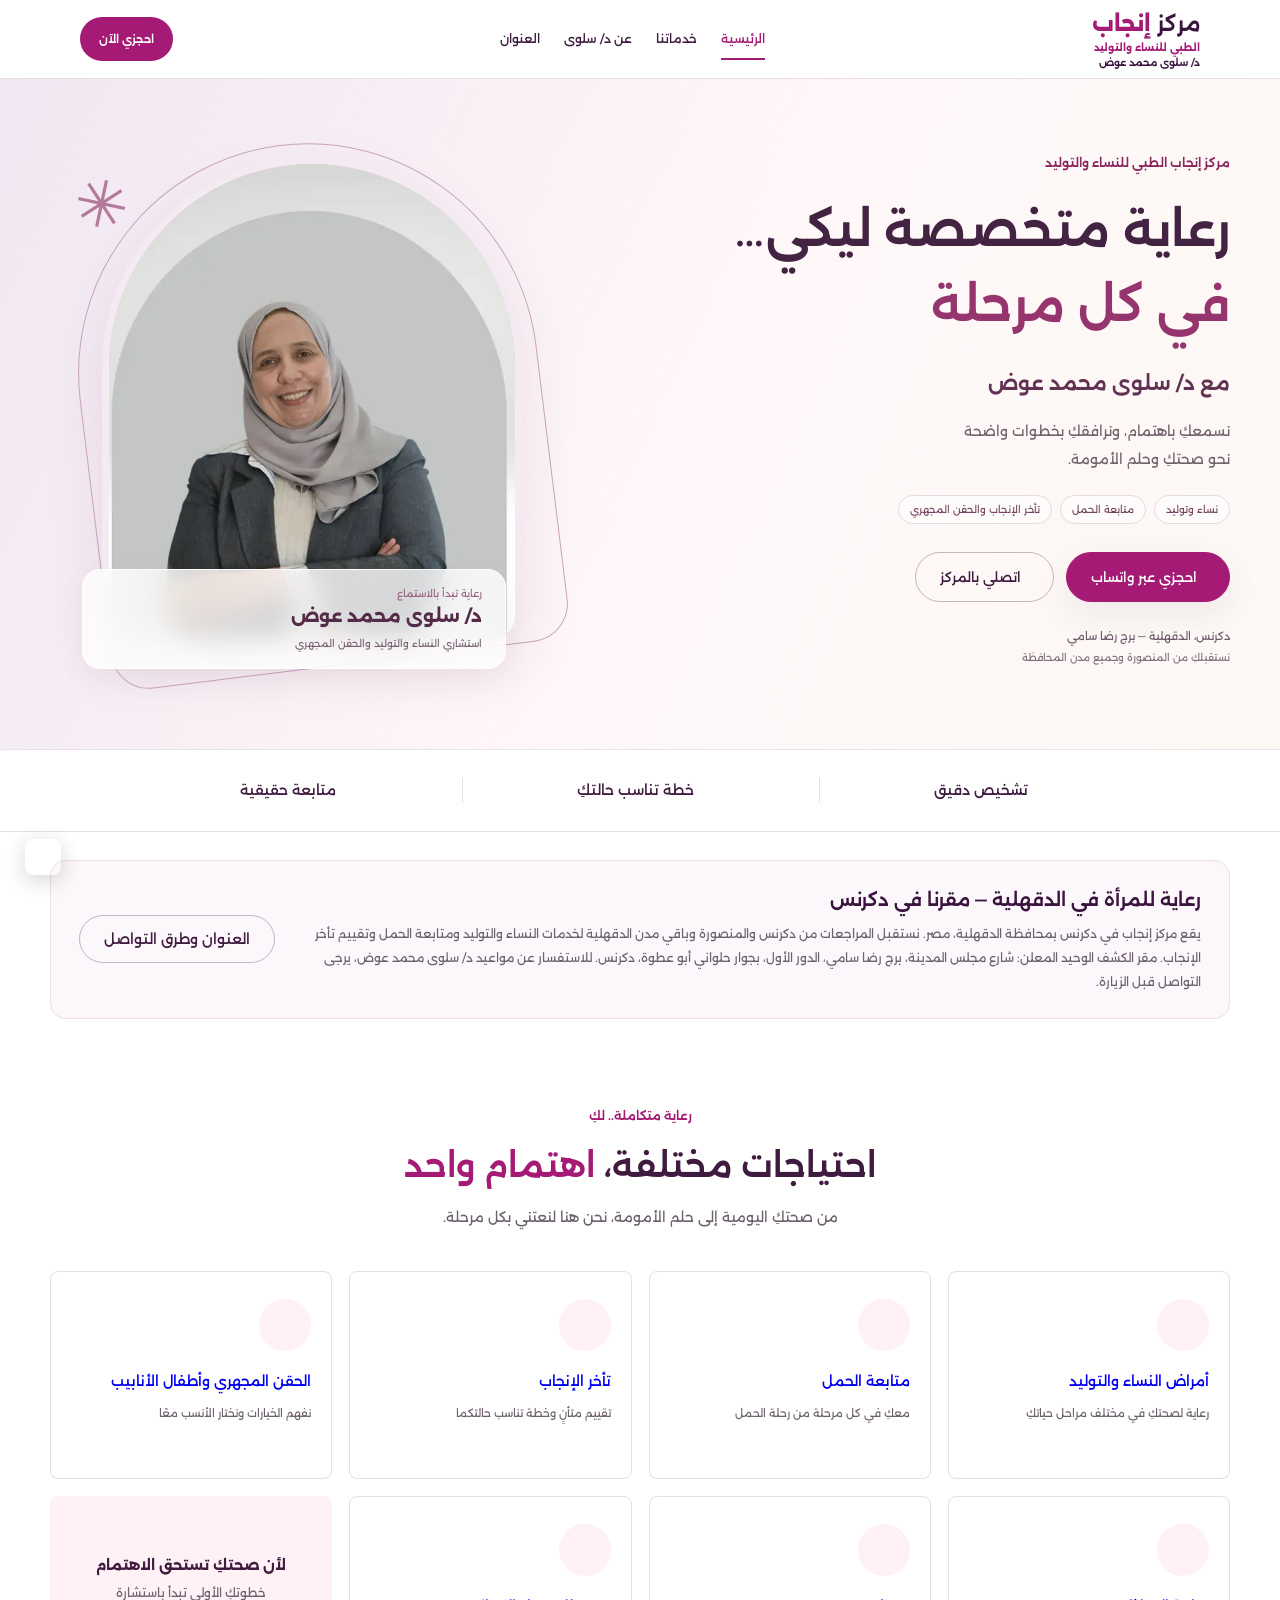
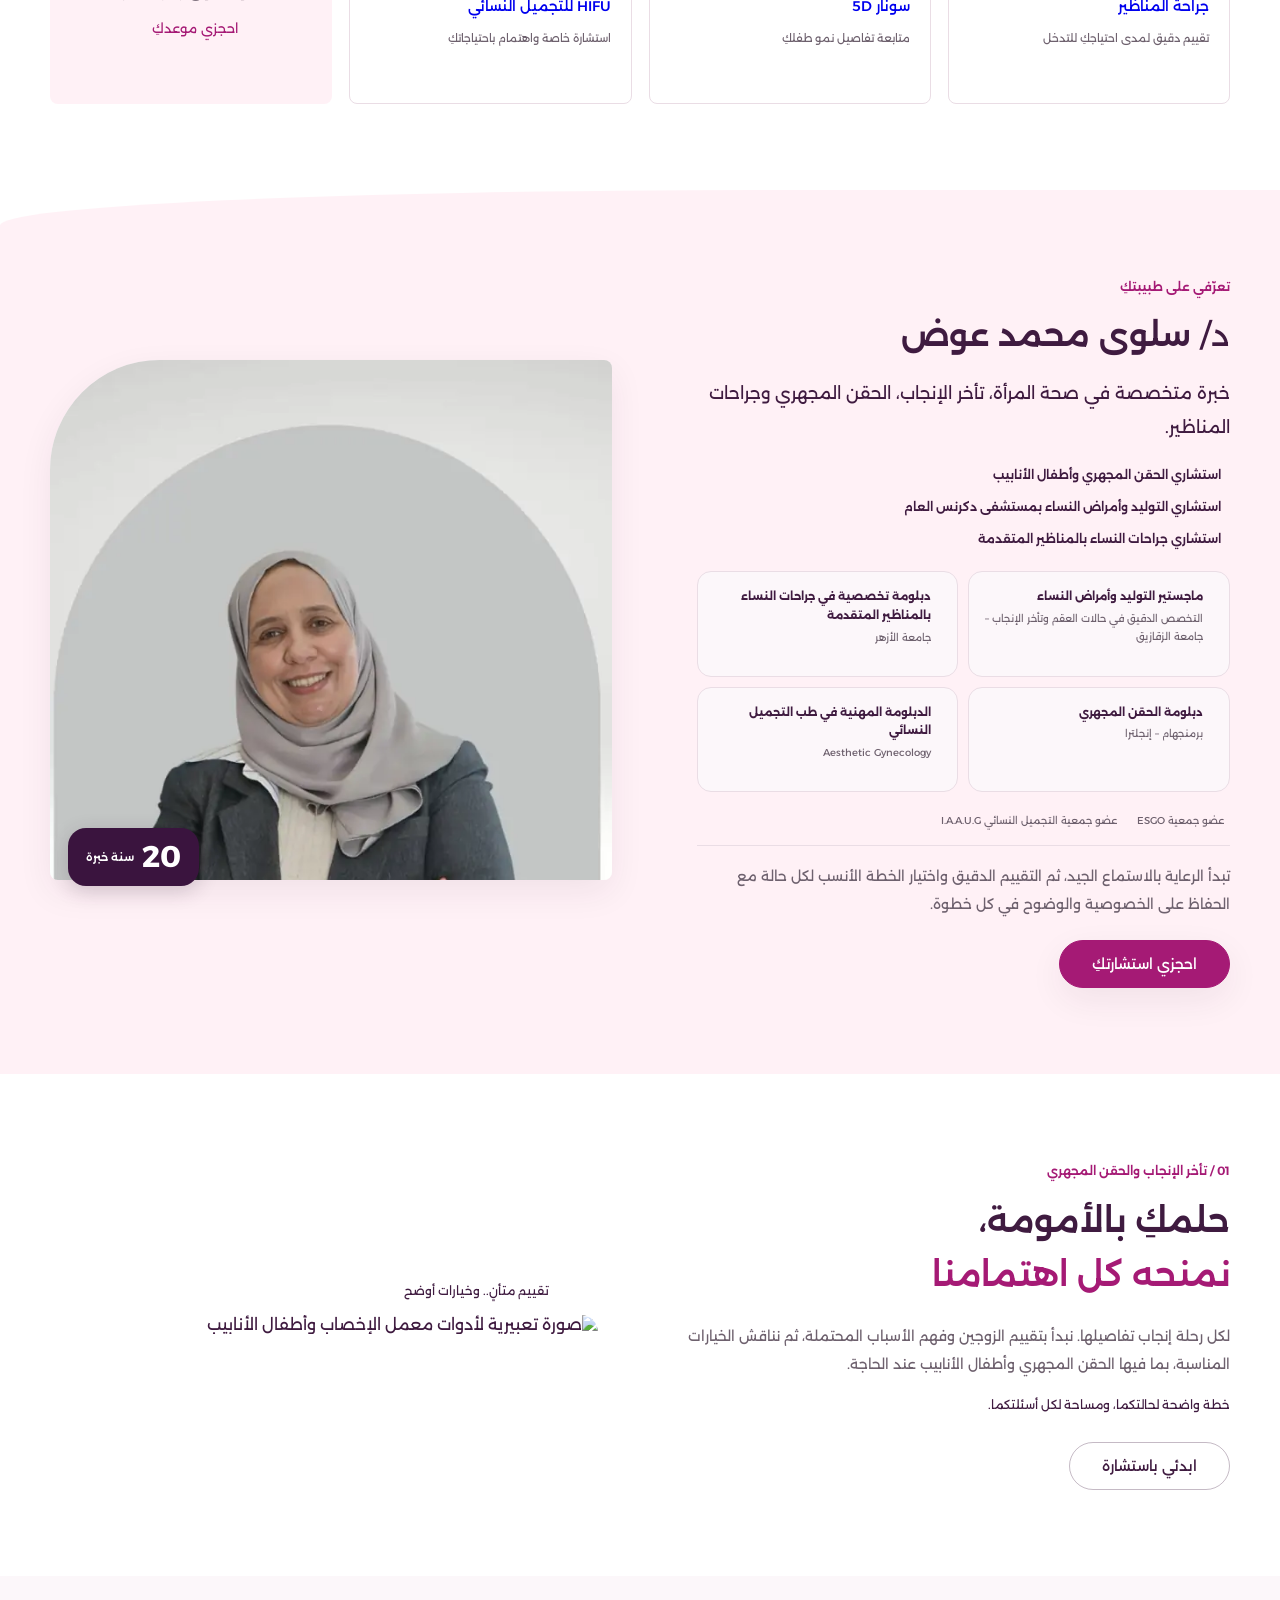
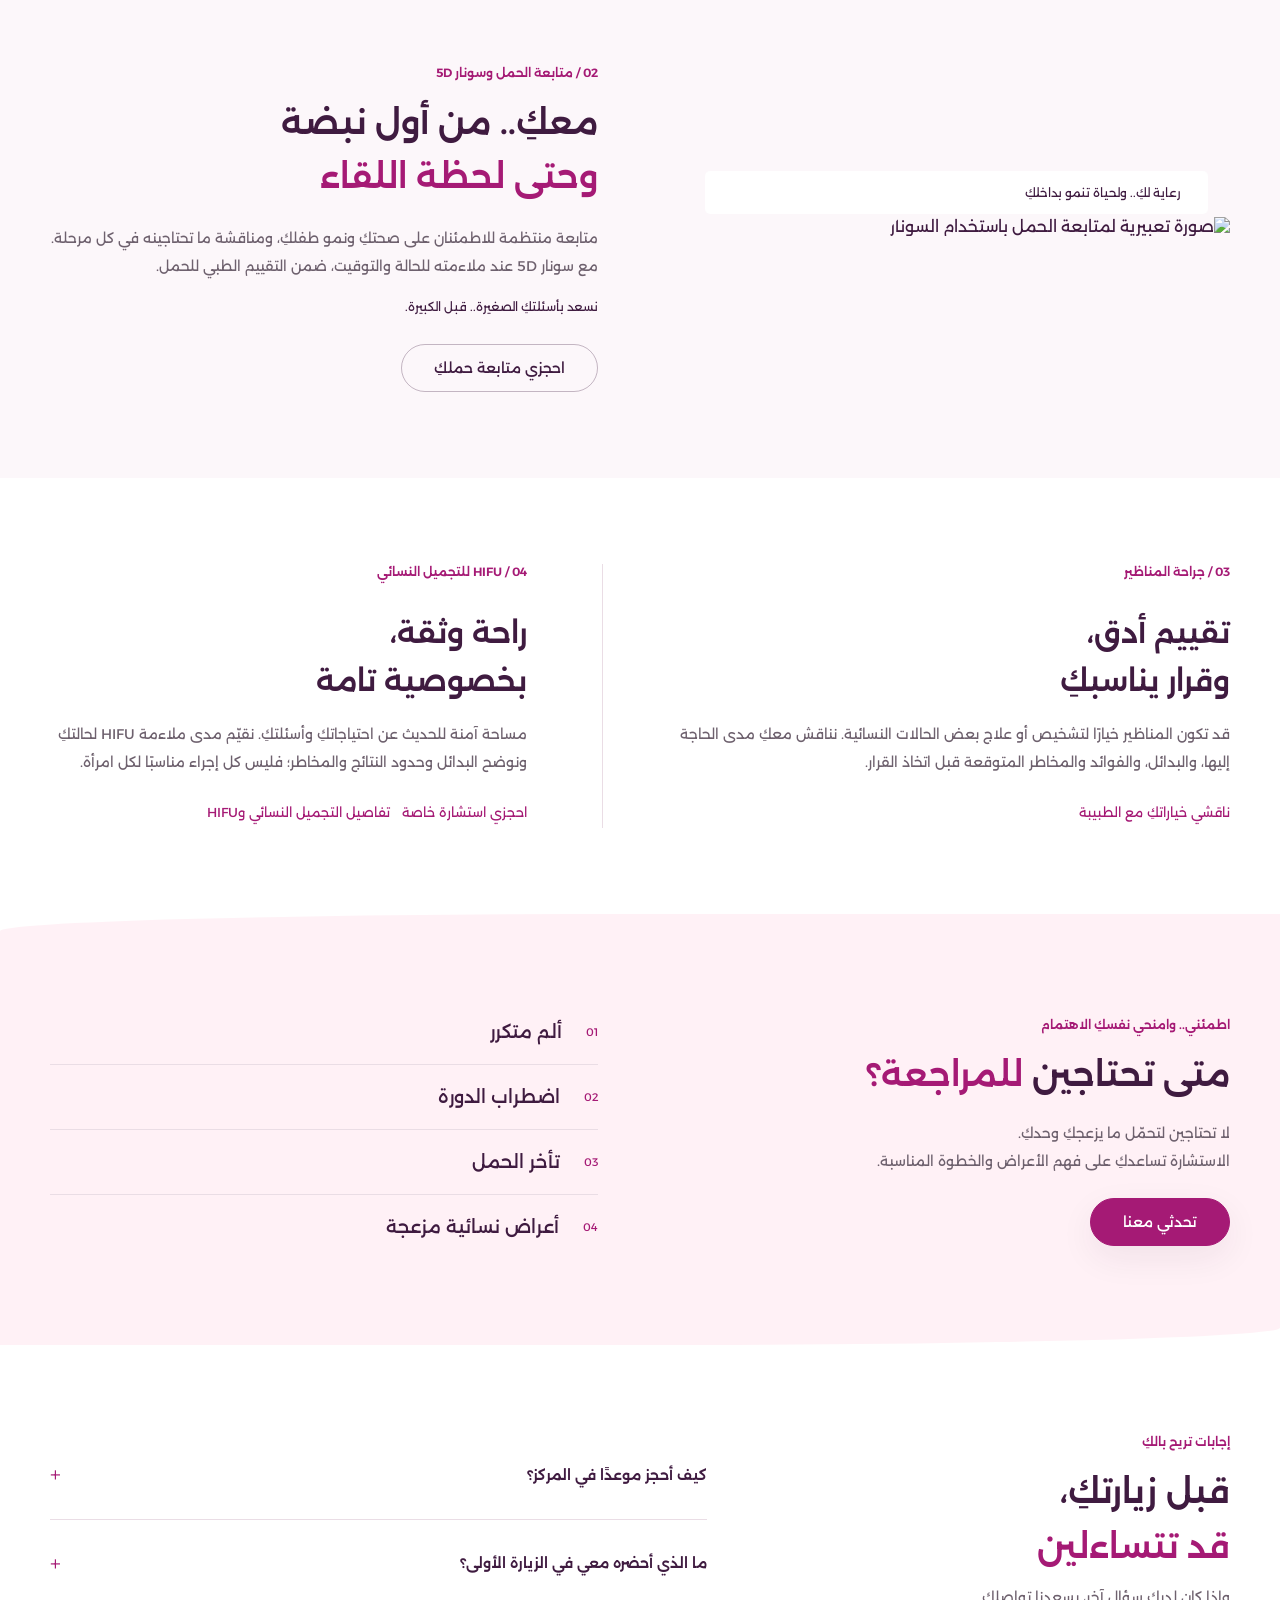
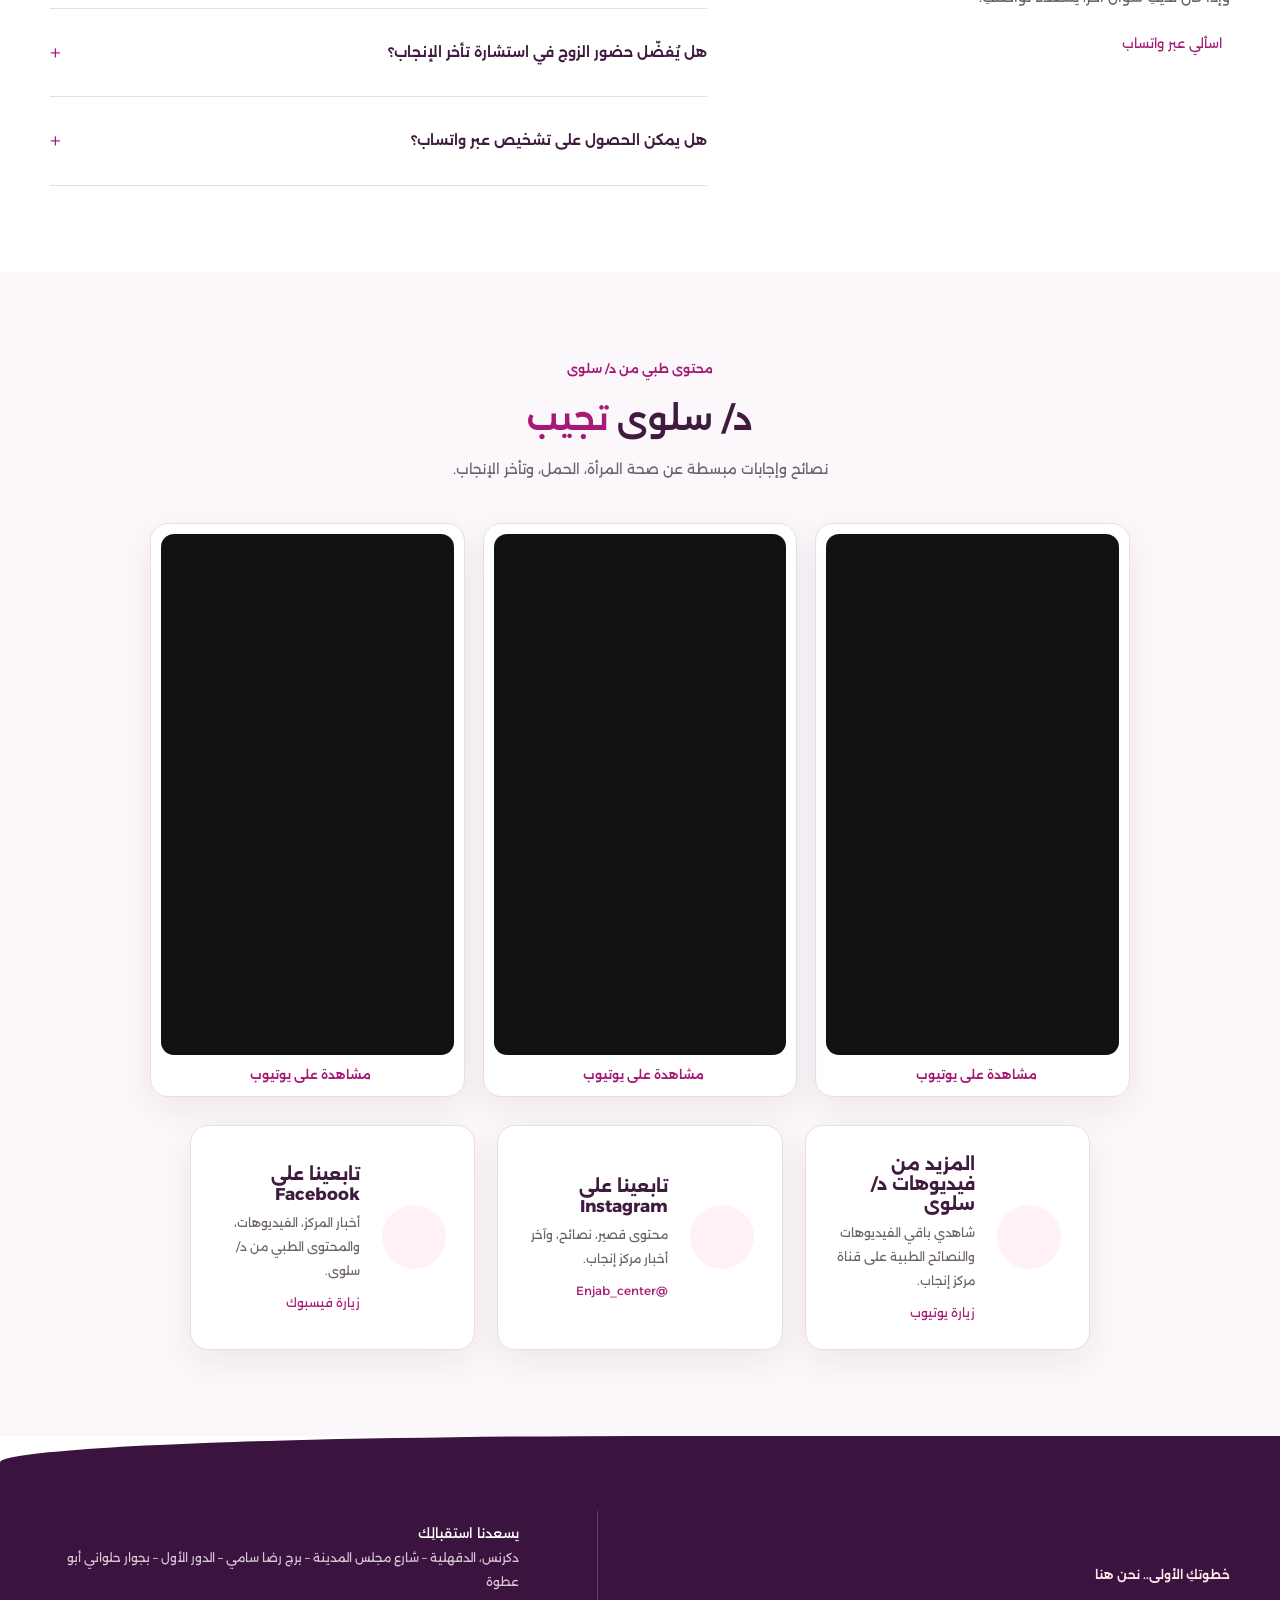
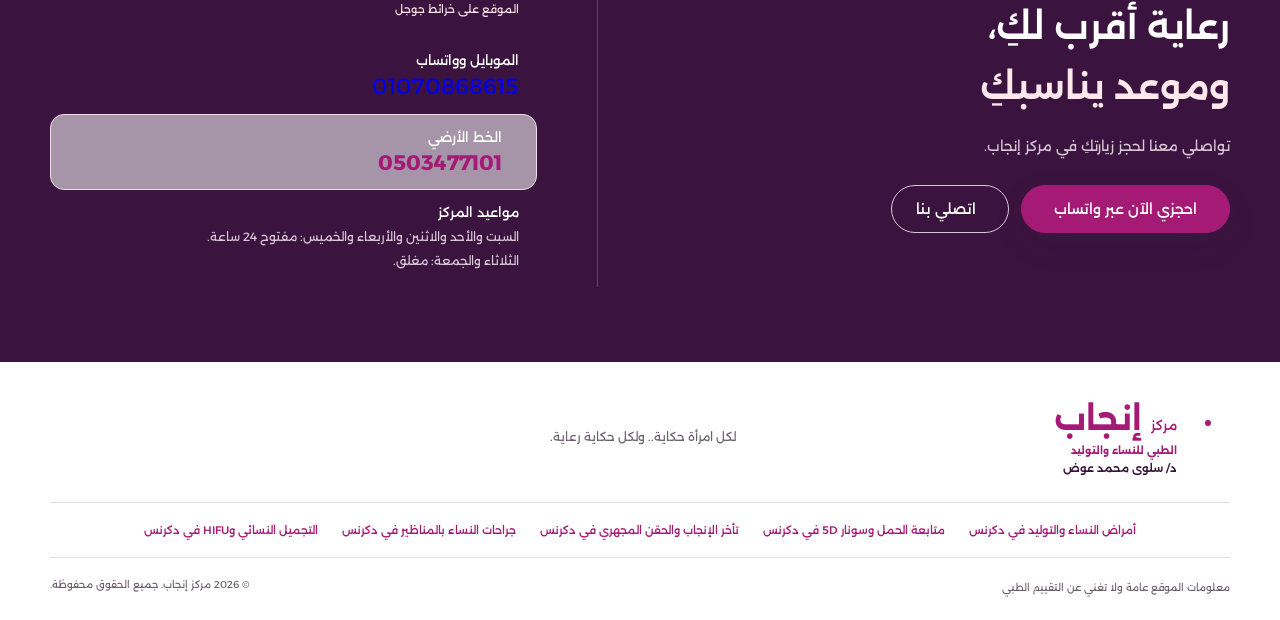
==== commit f6346edd: "Unify site header and preserve mobile booking navigation" ====
--- a/index.html
+++ b/index.html
@@ -2,7 +2,7 @@
 <html lang="ar" dir="rtl">
 <head>
 <meta charset="utf-8"><meta name="viewport" content="width=device-width,initial-scale=1">
-<title>مركز إنجاب الطبي للنساء والتوليد | د/ سلوى محمد عوض - دكرنس، الدقهلية</title>
+<title>مركز إنجاب الطبي | د/ سلوى محمد عوض – نساء وتوليد دكرنس</title>
 <meta name="description" content="مركز إنجاب الطبي للنساء والتوليد في دكرنس، الدقهلية، مصر، مع د/ سلوى محمد عوض. نستقبل المراجعات من المنصورة ومدن الدقهلية في مقر دكرنس. للحجز واتساب أو اتصال.">
 <link rel="canonical" href="https://enjabmedical.com/">
 <meta name="robots" content="index,follow,max-image-preview:large">
@@ -94,7 +94,7 @@
     }
   ],
   "sameAs": [
-    "https://www.facebook.com/share/1JYPuNS8rr/?mibextid=wwXIfr",
+    "https://www.facebook.com/Enjab.Dr.Salwa.Mohamed.Awad",
     "https://www.instagram.com/enjab_center/",
     "https://www.youtube.com/@مركزانجاب1"
   ],
@@ -122,35 +122,45 @@
       ],
       "opens": "00:00",
       "closes": "23:59"
-    },
-    {
-      "@type": "OpeningHoursSpecification",
-      "dayOfWeek": [
-        "https://schema.org/Tuesday",
-        "https://schema.org/Friday"
-      ],
-      "opens": "00:00",
-      "closes": "00:00"
     }
   ],
   "hasMap": "https://maps.app.goo.gl/eueQhcymuNEWA9pk7"
 }</script>
+<link rel="preload" href="/assets/doctor-salwa.webp" as="image" type="image/webp" fetchpriority="high">
 <link rel="preconnect" href="https://fonts.googleapis.com"><link rel="preconnect" href="https://fonts.gstatic.com" crossorigin>
 <link href="https://fonts.googleapis.com/css2?family=Alexandria:wght@300;400;500;600;700;800&family=Noto+Sans+Arabic:wght@400;500;600;700&display=swap" rel="stylesheet">
 <link rel="stylesheet" href="styles.css">
 </head>
 <body>
 <div class="clinic-site" id="home">
-<header class="site-header"><div class="page-container header-inner">
-<a href="#home" class="wordmark" aria-label="مركز إنجاب الطبي للنساء والتوليد - الرئيسية"><span class="brand-symbol"><i data-lucide="heart"></i><span></span></span><span class="brand-text"><strong><small>مركز</small> إنجاب</strong><span class="brand-specialty">الطبي للنساء والتوليد</span><span class="brand-doctor">د/ سلوى محمد عوض</span></span></a>
-<nav class="desktop-nav" aria-label="التنقل الرئيسي"><a class="active" href="#home">الرئيسية</a><a href="#services">خدماتنا</a><a href="#doctor">عن الدكتورة</a><a href="#faq">الأسئلة الشائعة</a><a href="#videos">فيديوهات</a><a href="#contact">تواصلي معنا</a></nav>
-<div class="header-actions"><div class="header-socials" aria-label="مواقع التواصل الاجتماعي">
-<a href="https://www.facebook.com/share/1JYPuNS8rr/?mibextid=wwXIfr" target="_blank" rel="noopener noreferrer" aria-label="فيسبوك"><i data-lucide="facebook"></i></a>
-<a href="https://www.instagram.com/enjab_center/" target="_blank" rel="noopener noreferrer" aria-label="إنستغرام"><i data-lucide="instagram"></i></a>
-<a href="https://www.youtube.com/@مركزانجاب1" target="_blank" rel="noopener noreferrer" aria-label="يوتيوب"><i data-lucide="youtube"></i></a>
-</div><a class="clinic-btn booking-button" href="https://wa.me/201070868615?text=%D9%85%D8%B1%D8%AD%D8%A8%D9%8B%D8%A7%D8%8C%20%D8%A3%D8%B1%D8%BA%D8%A8%20%D9%81%D9%8A%20%D8%AD%D8%AC%D8%B2%20%D9%85%D9%88%D8%B9%D8%AF%20%D9%81%D9%8A%20%D9%85%D8%B1%D9%83%D8%B2%20%D8%A5%D9%86%D8%AC%D8%A7%D8%A8%20%D9%85%D8%B9%20%D8%AF%2F%20%D8%B3%D9%84%D9%88%D9%89%20%D9%85%D8%AD%D9%85%D8%AF%20%D8%B9%D9%88%D8%B6.%0A%D8%A7%D9%84%D8%A7%D8%B3%D9%85%3A%0A%D8%A7%D9%84%D8%AE%D8%AF%D9%85%D8%A9%20%D8%A3%D9%88%20%D8%B3%D8%A8%D8%A8%20%D8%A7%D9%84%D8%B2%D9%8A%D8%A7%D8%B1%D8%A9%3A%0A%D8%A7%D9%84%D9%8A%D9%88%D9%85%20%D8%A7%D9%84%D9%85%D9%81%D8%B6%D9%84%3A%0A%D8%A7%D9%84%D9%88%D9%82%D8%AA%20%D8%A7%D9%84%D9%85%D9%81%D8%B6%D9%84%3A%0A%D8%B4%D9%83%D8%B1%D9%8B%D8%A7." target="_blank" rel="noopener noreferrer"><i data-lucide="message-circle"></i>احجزي الآن<i data-lucide="arrow-left"></i></a><button class="icon-btn menu-toggle" id="menuToggle" aria-label="فتح القائمة"><i data-lucide="menu"></i></button></div>
-</div>
-<nav id="mobile-navigation" class="mobile-nav" hidden><a href="#home">الرئيسية <i data-lucide="arrow-left"></i></a><a href="#services">خدماتنا <i data-lucide="arrow-left"></i></a><a href="#doctor">عن الدكتورة <i data-lucide="arrow-left"></i></a><a href="#faq">الأسئلة الشائعة <i data-lucide="arrow-left"></i></a><a href="#videos">فيديوهات <i data-lucide="arrow-left"></i></a><a href="#contact">تواصلي معنا <i data-lucide="arrow-left"></i></a></nav>
+<header class="site-header">
+  <div class="page-container header-inner">
+    <a class="header-brand" href="/" aria-label="مركز إنجاب الطبي للنساء والتوليد - الرئيسية">
+      <span class="header-brand-name">مركز <strong>إنجاب</strong></span>
+      <span class="header-brand-specialty">الطبي للنساء والتوليد</span>
+      <span class="header-brand-doctor">د/ سلوى محمد عوض</span>
+    </a>
+    <nav class="desktop-nav" aria-label="التنقل الرئيسي">
+      <a href="/" class="active" aria-current="page">الرئيسية</a>
+      <a href="/#services">خدماتنا</a>
+      <a href="/#doctor">عن د/ سلوى</a>
+      <a href="/#contact">العنوان</a>
+    </nav>
+    <div class="header-actions">
+      <a class="header-booking" href="https://wa.me/201070868615?text=%D9%85%D8%B1%D8%AD%D8%A8%D9%8B%D8%A7%D8%8C%20%D8%A3%D8%B1%D8%BA%D8%A8%20%D9%81%D9%8A%20%D8%AD%D8%AC%D8%B2%20%D9%85%D9%88%D8%B9%D8%AF%20%D9%81%D9%8A%20%D9%85%D8%B1%D9%83%D8%B2%20%D8%A5%D9%86%D8%AC%D8%A7%D8%A8%20%D9%85%D8%B9%20%D8%AF%2F%20%D8%B3%D9%84%D9%88%D9%89%20%D9%85%D8%AD%D9%85%D8%AF%20%D8%B9%D9%88%D8%B6.%0A%D8%A7%D9%84%D8%A7%D8%B3%D9%85%3A%0A%D8%A7%D9%84%D8%AE%D8%AF%D9%85%D8%A9%20%D8%A3%D9%88%20%D8%B3%D8%A8%D8%A8%20%D8%A7%D9%84%D8%B2%D9%8A%D8%A7%D8%B1%D8%A9%3A%0A%D8%A7%D9%84%D9%8A%D9%88%D9%85%20%D8%A7%D9%84%D9%85%D9%81%D8%B6%D9%84%3A%0A%D8%A7%D9%84%D9%88%D9%82%D8%AA%20%D8%A7%D9%84%D9%85%D9%81%D8%B6%D9%84%3A%0A%D8%B4%D9%83%D8%B1%D9%8B%D8%A7." target="_blank" rel="noopener noreferrer">احجزي الآن</a>
+      <button class="menu-toggle" id="menuToggle" type="button" aria-label="فتح القائمة" aria-controls="mobile-navigation" aria-expanded="false">
+        <svg class="header-menu-icon" width="22" height="22" viewBox="0 0 24 24" fill="none" stroke="currentColor" stroke-width="1.8" stroke-linecap="round" aria-hidden="true" focusable="false"><path d="M4 6h16"/><path d="M4 12h16"/><path d="M4 18h16"/></svg>
+      </button>
+    </div>
+  </div>
+  <nav id="mobile-navigation" class="mobile-nav" aria-label="التنقل على الهاتف" hidden>
+      <a href="/">الرئيسية</a>
+      <a href="/#services">خدماتنا</a>
+      <a href="/#doctor">عن د/ سلوى</a>
+      <a href="/#faq">الأسئلة الشائعة</a>
+      <a href="/#videos">فيديوهات</a>
+      <a href="/#contact">العنوان</a>
+  </nav>
 </header>
 
 <main>
@@ -254,7 +264,7 @@
         <span class="media-icon"><i data-lucide="instagram"></i></span>
         <div><h3>تابعينا على Instagram</h3><p>محتوى قصير، نصائح، وآخر أخبار مركز إنجاب.</p><span>@Enjab_center <i data-lucide="arrow-left"></i></span></div>
       </a>
-          <a class="media-card" href="https://www.facebook.com/share/1JYPuNS8rr/?mibextid=wwXIfr" target="_blank" rel="noopener noreferrer" aria-label="مركز إنجاب على فيسبوك">
+          <a class="media-card" href="https://www.facebook.com/Enjab.Dr.Salwa.Mohamed.Awad" target="_blank" rel="noopener noreferrer" aria-label="مركز إنجاب على فيسبوك">
         <span class="media-icon"><i data-lucide="facebook"></i></span>
         <div><h3>تابعينا على Facebook</h3><p>أخبار المركز، الفيديوهات، والمحتوى الطبي من د/ سلوى.</p><span>زيارة فيسبوك <i data-lucide="arrow-left"></i></span></div>
       </a>
@@ -268,7 +278,7 @@
 <footer class="site-footer"><div class="page-container footer-top"><a href="#home" class="wordmark" aria-label="مركز إنجاب الطبي للنساء والتوليد - الرئيسية"><span class="brand-symbol"><i data-lucide="heart"></i><span></span></span><span class="brand-text"><strong><small>مركز</small> إنجاب</strong><span class="brand-specialty">الطبي للنساء والتوليد</span><span class="brand-doctor">د/ سلوى محمد عوض</span></span></a><p>لكل امرأة حكاية.. ولكل حكاية رعاية.</p><div class="footer-socials">
 <a href="https://wa.me/201070868615" target="_blank" rel="noopener noreferrer" aria-label="واتساب"><i data-lucide="message-circle"></i></a>
 <a href="https://www.instagram.com/enjab_center/" target="_blank" rel="noopener noreferrer" aria-label="إنستغرام"><i data-lucide="instagram"></i></a>
-<a href="https://www.facebook.com/share/1JYPuNS8rr/?mibextid=wwXIfr" target="_blank" rel="noopener noreferrer" aria-label="فيسبوك"><i data-lucide="facebook"></i></a>
+<a href="https://www.facebook.com/Enjab.Dr.Salwa.Mohamed.Awad" target="_blank" rel="noopener noreferrer" aria-label="فيسبوك"><i data-lucide="facebook"></i></a>
 <a href="https://www.youtube.com/@مركزانجاب1" target="_blank" rel="noopener noreferrer" aria-label="يوتيوب"><i data-lucide="youtube"></i></a>
 </div></div><nav class="page-container footer-services" aria-label="روابط صفحات خدمات مركز إنجاب"><a href="/services/gynecology/">أمراض النساء والتوليد في دكرنس</a><a href="/services/pregnancy-care/">متابعة الحمل وسونار 5D في دكرنس</a><a href="/services/fertility-ivf/">تأخر الإنجاب والحقن المجهري في دكرنس</a><a href="/services/gynecologic-laparoscopy/">جراحات النساء بالمناظير في دكرنس</a><a href="/services/aesthetic-gynecology/">التجميل النسائي وHIFU في دكرنس</a></nav>
 <div class="page-container footer-bottom"><p>معلومات الموقع عامة ولا تغني عن التقييم الطبي</p><span>© 2026 مركز إنجاب. جميع الحقوق محفوظة.</span></div></footer>
--- a/styles.css
+++ b/styles.css
@@ -1,4 +1,6 @@
 :root {
+ --font-sans: Alexandria, "Noto Sans Arabic", sans-serif;
+ --font-display: Alexandria, "Noto Sans Arabic", sans-serif;
  --background: oklch(1 0 0); --foreground: oklch(.29 .08 327);
  --primary: oklch(.49 .19 347); --primary-foreground: oklch(1 0 0);
  --secondary: oklch(.97 .017 355); --muted: oklch(.98 .007 340);
@@ -286,6 +288,49 @@
  .sp-nav{gap:8px}
 }
 
+/* Shared header for the homepage and service pages. */
+.site-header { background: #fff; }
+.site-header .header-inner { width: min(1120px, calc(100% - 60px)); height: 78px; min-height: 78px; padding-block: 0; gap: 24px; }
+.header-brand { display: flex; flex-direction: column; flex-shrink: 0; color: var(--deep); line-height: 1.5; }
+.header-brand-name { font-size: 21px; font-weight: 600; }
+.header-brand-name strong { color: var(--primary); font-weight: 800; }
+.header-brand-specialty { color: var(--primary); font-size: 10px; font-weight: 700; }
+.header-brand-doctor { color: var(--deep); font-size: 10px; font-weight: 600; }
+.site-header .desktop-nav { display: flex; align-items: center; gap: 24px; }
+.site-header .desktop-nav a { color: var(--foreground); font-size: 12px; font-weight: 500; border-bottom: 2px solid transparent; }
+.site-header .desktop-nav a:hover, .site-header .desktop-nav a.active { color: var(--primary); }
+.site-header .desktop-nav a.active { border-bottom-color: var(--primary); }
+.site-header .header-actions { flex-shrink: 0; gap: 10px; }
+.header-booking { display: inline-flex; align-items: center; justify-content: center; min-height: 44px; padding: 11px 19px; border-radius: 999px; background: var(--primary); color: #fff; font-size: 11px; font-weight: 600; white-space: nowrap; transition: background .2s; }
+.header-booking:hover { background: var(--deep); }
+.site-header .menu-toggle { display: none; align-items: center; justify-content: center; width: 44px; height: 44px; padding: 10px; border: 1px solid var(--border); border-radius: 12px; background: #fff; color: var(--deep); cursor: pointer; }
+.site-header .menu-toggle:hover, .site-header .menu-toggle[aria-expanded="true"] { color: var(--primary); background: var(--secondary); }
+.header-menu-icon { display: block; width: 22px; height: 22px; }
+.site-header .menu-toggle:focus-visible { outline: 2px solid var(--primary); outline-offset: 3px; }
+.site-header .mobile-nav { display: none; position: absolute; top: 100%; inset-inline: 0; padding: 12px max(17px, calc((100% - 1120px) / 2)); background: #fff; border-top: 1px solid var(--border); border-bottom: 1px solid var(--border); box-shadow: var(--shadow-soft); max-height: calc(100dvh - 74px); overflow-y: auto; }
+.site-header .mobile-nav[hidden] { display: none; }
+.site-header .mobile-nav a { min-height: 44px; align-items: center; padding: 12px; border-radius: 8px; color: var(--foreground); font-size: 12px; font-weight: 500; }
+.site-header .mobile-nav a:hover, .site-header .mobile-nav a.active { background: var(--secondary); color: var(--primary); }
+.sp-footer-socials { display: flex; flex-wrap: wrap; align-items: center; justify-content: center; gap: 10px 20px; margin-block: 12px; }
+.sp-footer-socials a { display: inline-flex; align-items: center; min-height: 44px; color: var(--primary); font-size: 11px; font-weight: 500; }
+.sp-footer-socials a:hover { text-decoration: underline; }
+@media (max-width: 900px) {
+ .site-header .header-inner { width: calc(100% - 34px); min-height: 74px; height: auto; padding-block: 8px; gap: 12px; }
+ .site-header .desktop-nav { display: none; }
+ .site-header .menu-toggle { display: inline-flex; }
+ .site-header .mobile-nav:not([hidden]) { display: grid; gap: 4px; }
+ .header-brand-name { font-size: 19px; }
+ .header-brand-specialty, .header-brand-doctor { font-size: 9px; }
+ .header-booking { padding-inline: 15px; }
+}
+@media (max-width: 360px) {
+ .site-header .header-inner { gap: 8px; }
+ .site-header .header-actions { gap: 6px; }
+ .header-brand-name { font-size: 18px; }
+ .header-brand-specialty, .header-brand-doctor { font-size: 8px; }
+ .header-booking { padding-inline: 10px; font-size: 10px; }
+}
+
 /* Doctor-led welcoming banner */
 .enjab-banner{position:relative;overflow:hidden;background:linear-gradient(115deg,#f0e7f2 0%,#fff7f8 55%,#fcf9f5 100%);border-bottom:1px solid #eee0e8}
 .enjab-banner-grid{display:grid;grid-template-columns:1.12fr 1fr;gap:70px;align-items:center;padding-block:64px 72px}
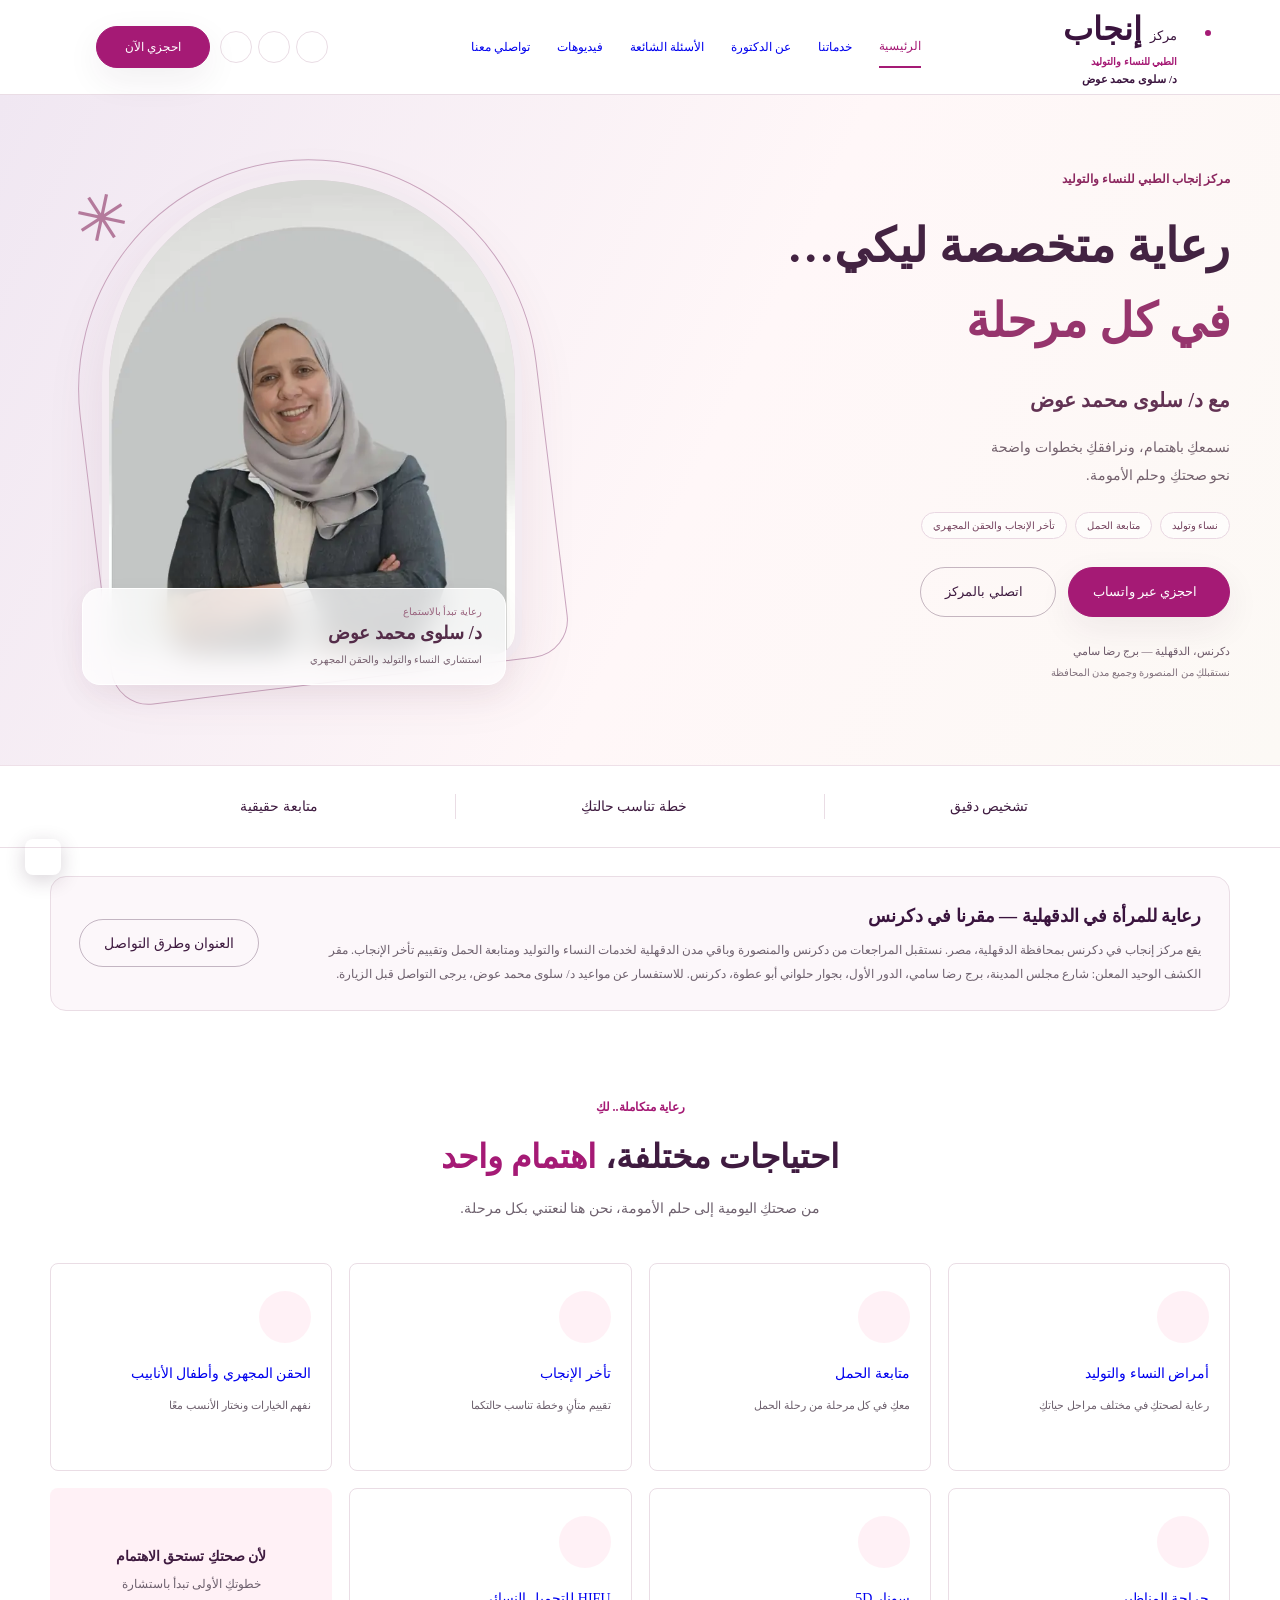
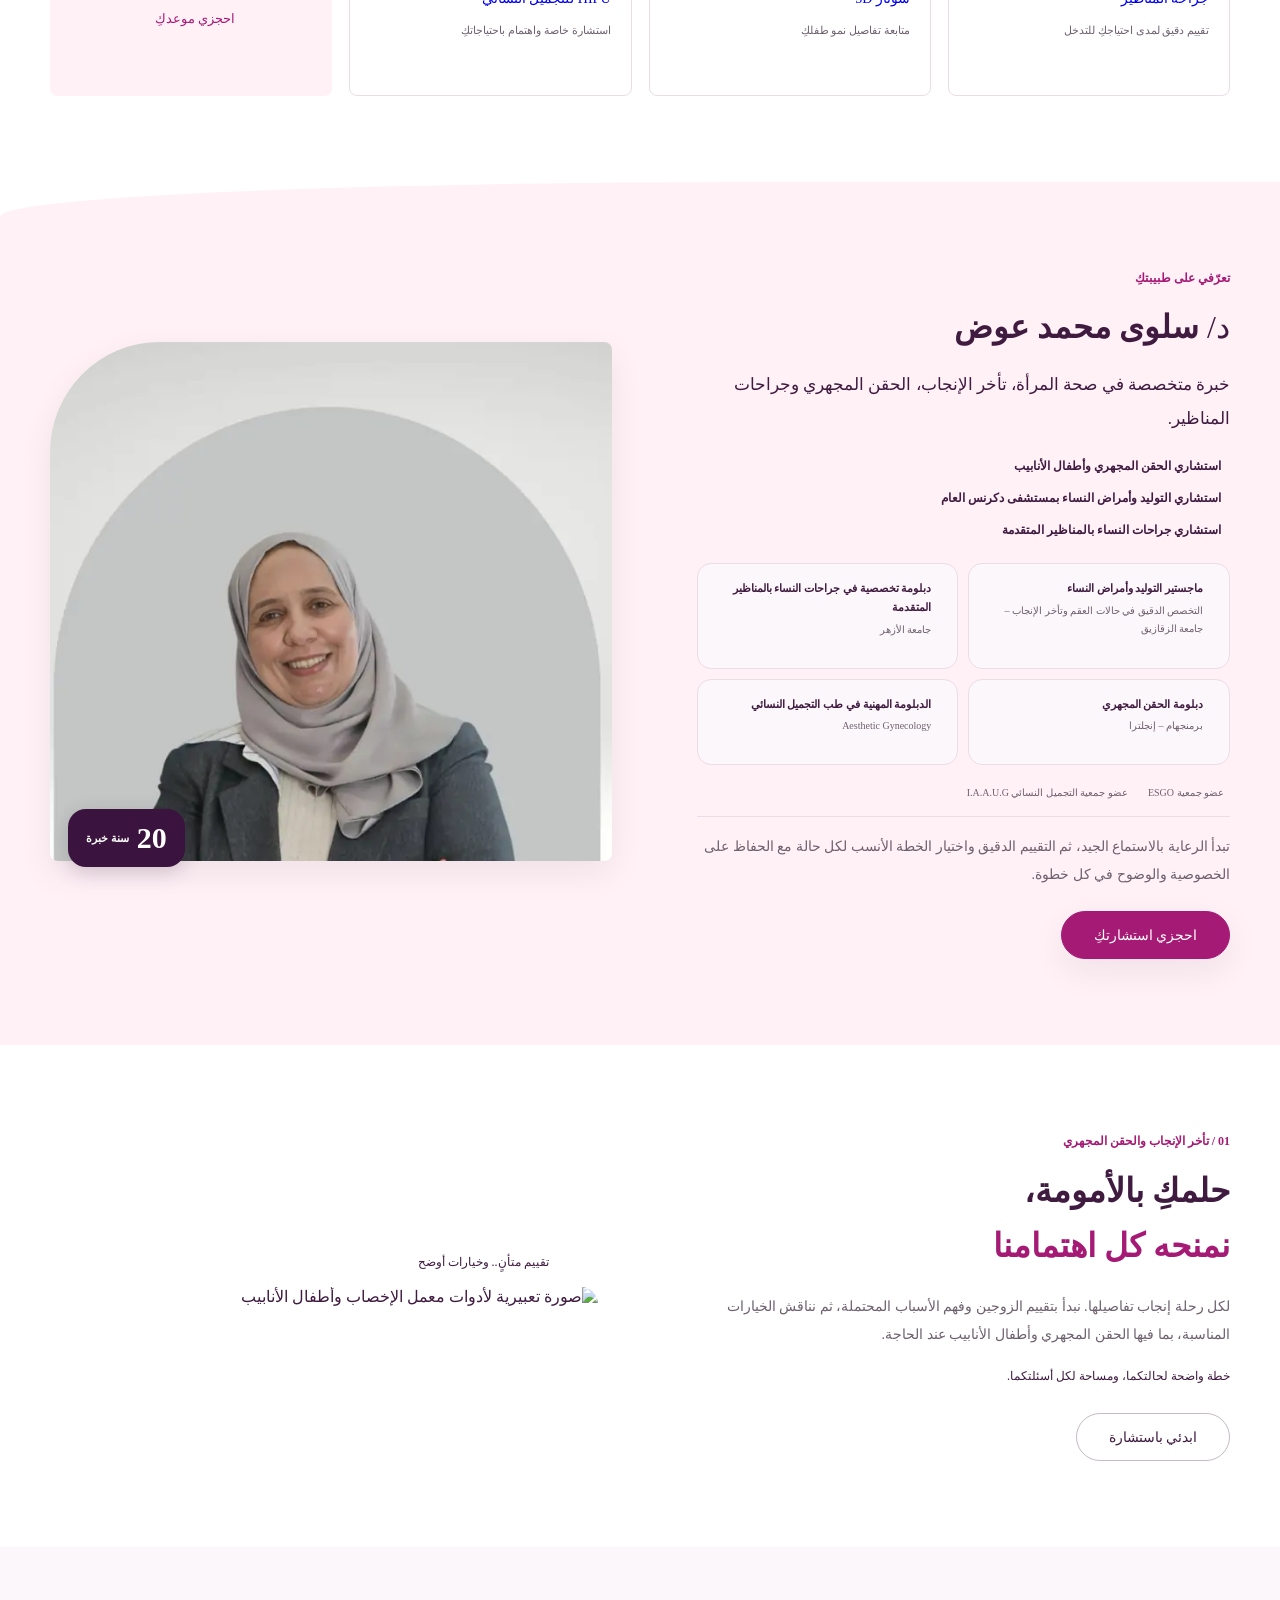
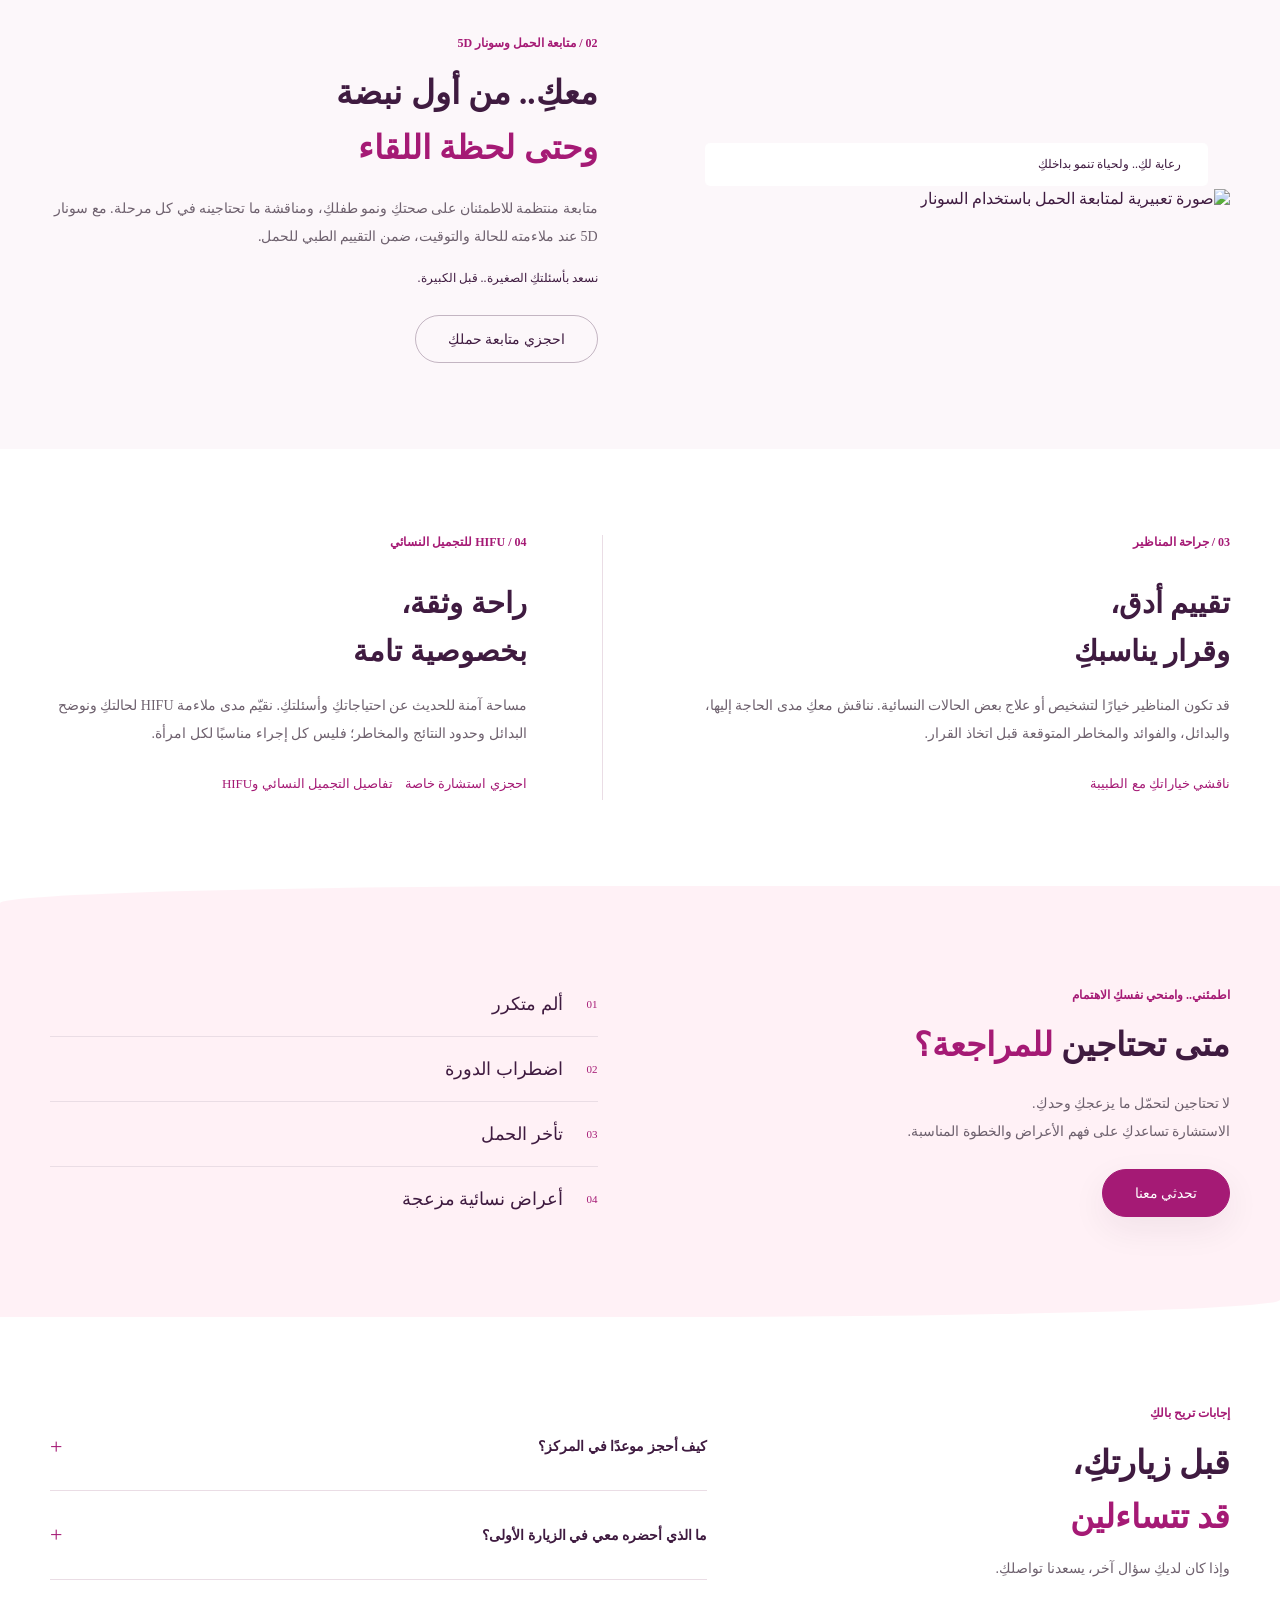
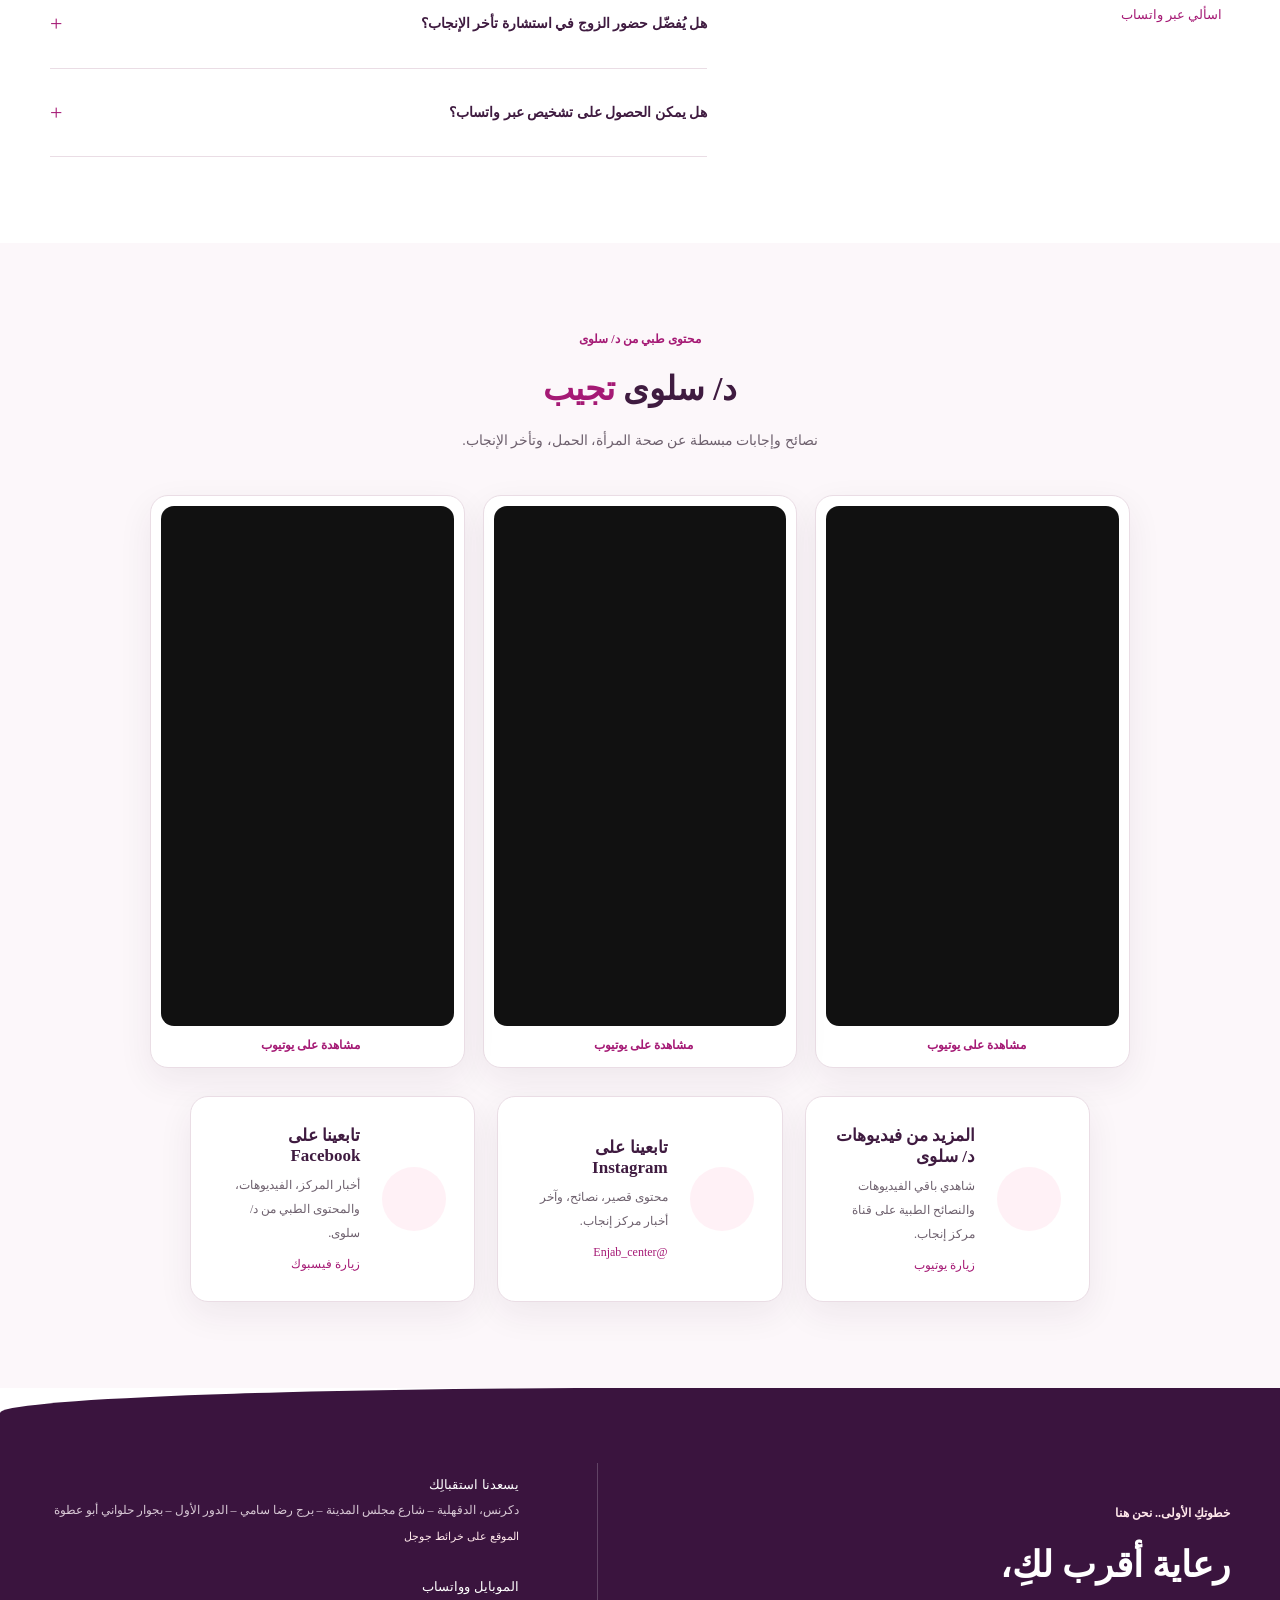
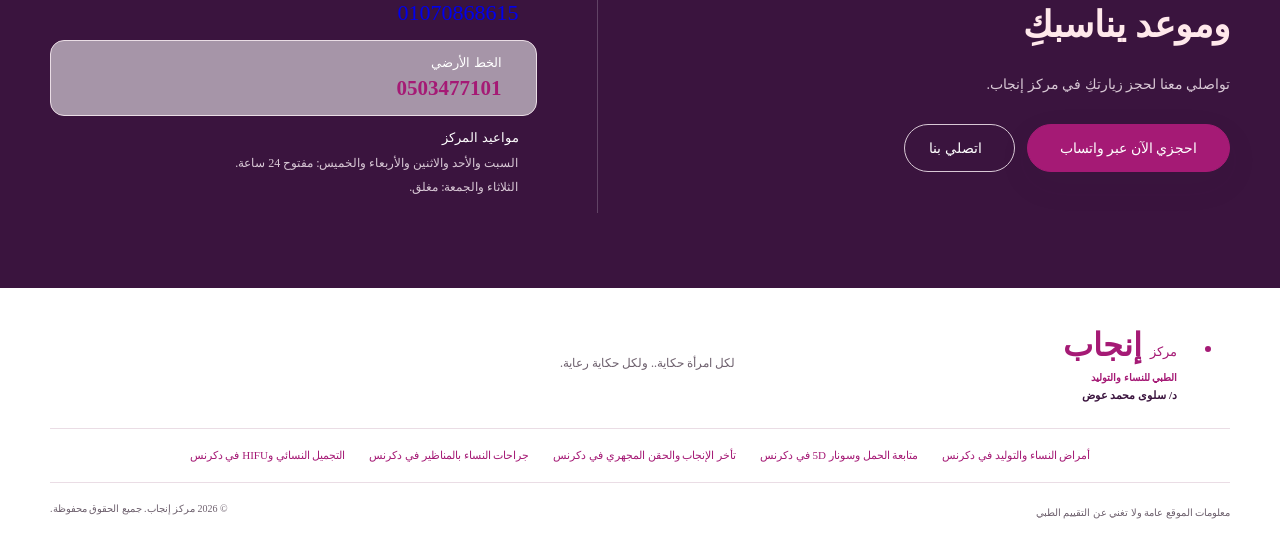
==== commit 72c763c4: "Revert "Unify site header and preserve mobile booking navigation" This reverts commit f6346eddf63ab5" ====
--- a/index.html
+++ b/index.html
@@ -133,34 +133,16 @@
 </head>
 <body>
 <div class="clinic-site" id="home">
-<header class="site-header">
-  <div class="page-container header-inner">
-    <a class="header-brand" href="/" aria-label="مركز إنجاب الطبي للنساء والتوليد - الرئيسية">
-      <span class="header-brand-name">مركز <strong>إنجاب</strong></span>
-      <span class="header-brand-specialty">الطبي للنساء والتوليد</span>
-      <span class="header-brand-doctor">د/ سلوى محمد عوض</span>
-    </a>
-    <nav class="desktop-nav" aria-label="التنقل الرئيسي">
-      <a href="/" class="active" aria-current="page">الرئيسية</a>
-      <a href="/#services">خدماتنا</a>
-      <a href="/#doctor">عن د/ سلوى</a>
-      <a href="/#contact">العنوان</a>
-    </nav>
-    <div class="header-actions">
-      <a class="header-booking" href="https://wa.me/201070868615?text=%D9%85%D8%B1%D8%AD%D8%A8%D9%8B%D8%A7%D8%8C%20%D8%A3%D8%B1%D8%BA%D8%A8%20%D9%81%D9%8A%20%D8%AD%D8%AC%D8%B2%20%D9%85%D9%88%D8%B9%D8%AF%20%D9%81%D9%8A%20%D9%85%D8%B1%D9%83%D8%B2%20%D8%A5%D9%86%D8%AC%D8%A7%D8%A8%20%D9%85%D8%B9%20%D8%AF%2F%20%D8%B3%D9%84%D9%88%D9%89%20%D9%85%D8%AD%D9%85%D8%AF%20%D8%B9%D9%88%D8%B6.%0A%D8%A7%D9%84%D8%A7%D8%B3%D9%85%3A%0A%D8%A7%D9%84%D8%AE%D8%AF%D9%85%D8%A9%20%D8%A3%D9%88%20%D8%B3%D8%A8%D8%A8%20%D8%A7%D9%84%D8%B2%D9%8A%D8%A7%D8%B1%D8%A9%3A%0A%D8%A7%D9%84%D9%8A%D9%88%D9%85%20%D8%A7%D9%84%D9%85%D9%81%D8%B6%D9%84%3A%0A%D8%A7%D9%84%D9%88%D9%82%D8%AA%20%D8%A7%D9%84%D9%85%D9%81%D8%B6%D9%84%3A%0A%D8%B4%D9%83%D8%B1%D9%8B%D8%A7." target="_blank" rel="noopener noreferrer">احجزي الآن</a>
-      <button class="menu-toggle" id="menuToggle" type="button" aria-label="فتح القائمة" aria-controls="mobile-navigation" aria-expanded="false">
-        <svg class="header-menu-icon" width="22" height="22" viewBox="0 0 24 24" fill="none" stroke="currentColor" stroke-width="1.8" stroke-linecap="round" aria-hidden="true" focusable="false"><path d="M4 6h16"/><path d="M4 12h16"/><path d="M4 18h16"/></svg>
-      </button>
-    </div>
-  </div>
-  <nav id="mobile-navigation" class="mobile-nav" aria-label="التنقل على الهاتف" hidden>
-      <a href="/">الرئيسية</a>
-      <a href="/#services">خدماتنا</a>
-      <a href="/#doctor">عن د/ سلوى</a>
-      <a href="/#faq">الأسئلة الشائعة</a>
-      <a href="/#videos">فيديوهات</a>
-      <a href="/#contact">العنوان</a>
-  </nav>
+<header class="site-header"><div class="page-container header-inner">
+<a href="#home" class="wordmark" aria-label="مركز إنجاب الطبي للنساء والتوليد - الرئيسية"><span class="brand-symbol"><i data-lucide="heart"></i><span></span></span><span class="brand-text"><strong><small>مركز</small> إنجاب</strong><span class="brand-specialty">الطبي للنساء والتوليد</span><span class="brand-doctor">د/ سلوى محمد عوض</span></span></a>
+<nav class="desktop-nav" aria-label="التنقل الرئيسي"><a class="active" href="#home">الرئيسية</a><a href="#services">خدماتنا</a><a href="#doctor">عن الدكتورة</a><a href="#faq">الأسئلة الشائعة</a><a href="#videos">فيديوهات</a><a href="#contact">تواصلي معنا</a></nav>
+<div class="header-actions"><div class="header-socials" aria-label="مواقع التواصل الاجتماعي">
+<a href="https://www.facebook.com/Enjab.Dr.Salwa.Mohamed.Awad" target="_blank" rel="noopener noreferrer" aria-label="فيسبوك"><i data-lucide="facebook"></i></a>
+<a href="https://www.instagram.com/enjab_center/" target="_blank" rel="noopener noreferrer" aria-label="إنستغرام"><i data-lucide="instagram"></i></a>
+<a href="https://www.youtube.com/@مركزانجاب1" target="_blank" rel="noopener noreferrer" aria-label="يوتيوب"><i data-lucide="youtube"></i></a>
+</div><a class="clinic-btn booking-button" href="https://wa.me/201070868615?text=%D9%85%D8%B1%D8%AD%D8%A8%D9%8B%D8%A7%D8%8C%20%D8%A3%D8%B1%D8%BA%D8%A8%20%D9%81%D9%8A%20%D8%AD%D8%AC%D8%B2%20%D9%85%D9%88%D8%B9%D8%AF%20%D9%81%D9%8A%20%D9%85%D8%B1%D9%83%D8%B2%20%D8%A5%D9%86%D8%AC%D8%A7%D8%A8%20%D9%85%D8%B9%20%D8%AF%2F%20%D8%B3%D9%84%D9%88%D9%89%20%D9%85%D8%AD%D9%85%D8%AF%20%D8%B9%D9%88%D8%B6.%0A%D8%A7%D9%84%D8%A7%D8%B3%D9%85%3A%0A%D8%A7%D9%84%D8%AE%D8%AF%D9%85%D8%A9%20%D8%A3%D9%88%20%D8%B3%D8%A8%D8%A8%20%D8%A7%D9%84%D8%B2%D9%8A%D8%A7%D8%B1%D8%A9%3A%0A%D8%A7%D9%84%D9%8A%D9%88%D9%85%20%D8%A7%D9%84%D9%85%D9%81%D8%B6%D9%84%3A%0A%D8%A7%D9%84%D9%88%D9%82%D8%AA%20%D8%A7%D9%84%D9%85%D9%81%D8%B6%D9%84%3A%0A%D8%B4%D9%83%D8%B1%D9%8B%D8%A7." target="_blank" rel="noopener noreferrer"><i data-lucide="message-circle"></i>احجزي الآن<i data-lucide="arrow-left"></i></a><button class="icon-btn menu-toggle" id="menuToggle" aria-label="فتح القائمة"><i data-lucide="menu"></i></button></div>
+</div>
+<nav id="mobile-navigation" class="mobile-nav" hidden><a href="#home">الرئيسية <i data-lucide="arrow-left"></i></a><a href="#services">خدماتنا <i data-lucide="arrow-left"></i></a><a href="#doctor">عن الدكتورة <i data-lucide="arrow-left"></i></a><a href="#faq">الأسئلة الشائعة <i data-lucide="arrow-left"></i></a><a href="#videos">فيديوهات <i data-lucide="arrow-left"></i></a><a href="#contact">تواصلي معنا <i data-lucide="arrow-left"></i></a></nav>
 </header>
 
 <main>
--- a/styles.css
+++ b/styles.css
@@ -1,6 +1,4 @@
 :root {
- --font-sans: Alexandria, "Noto Sans Arabic", sans-serif;
- --font-display: Alexandria, "Noto Sans Arabic", sans-serif;
  --background: oklch(1 0 0); --foreground: oklch(.29 .08 327);
  --primary: oklch(.49 .19 347); --primary-foreground: oklch(1 0 0);
  --secondary: oklch(.97 .017 355); --muted: oklch(.98 .007 340);
@@ -288,49 +286,6 @@
  .sp-nav{gap:8px}
 }
 
-/* Shared header for the homepage and service pages. */
-.site-header { background: #fff; }
-.site-header .header-inner { width: min(1120px, calc(100% - 60px)); height: 78px; min-height: 78px; padding-block: 0; gap: 24px; }
-.header-brand { display: flex; flex-direction: column; flex-shrink: 0; color: var(--deep); line-height: 1.5; }
-.header-brand-name { font-size: 21px; font-weight: 600; }
-.header-brand-name strong { color: var(--primary); font-weight: 800; }
-.header-brand-specialty { color: var(--primary); font-size: 10px; font-weight: 700; }
-.header-brand-doctor { color: var(--deep); font-size: 10px; font-weight: 600; }
-.site-header .desktop-nav { display: flex; align-items: center; gap: 24px; }
-.site-header .desktop-nav a { color: var(--foreground); font-size: 12px; font-weight: 500; border-bottom: 2px solid transparent; }
-.site-header .desktop-nav a:hover, .site-header .desktop-nav a.active { color: var(--primary); }
-.site-header .desktop-nav a.active { border-bottom-color: var(--primary); }
-.site-header .header-actions { flex-shrink: 0; gap: 10px; }
-.header-booking { display: inline-flex; align-items: center; justify-content: center; min-height: 44px; padding: 11px 19px; border-radius: 999px; background: var(--primary); color: #fff; font-size: 11px; font-weight: 600; white-space: nowrap; transition: background .2s; }
-.header-booking:hover { background: var(--deep); }
-.site-header .menu-toggle { display: none; align-items: center; justify-content: center; width: 44px; height: 44px; padding: 10px; border: 1px solid var(--border); border-radius: 12px; background: #fff; color: var(--deep); cursor: pointer; }
-.site-header .menu-toggle:hover, .site-header .menu-toggle[aria-expanded="true"] { color: var(--primary); background: var(--secondary); }
-.header-menu-icon { display: block; width: 22px; height: 22px; }
-.site-header .menu-toggle:focus-visible { outline: 2px solid var(--primary); outline-offset: 3px; }
-.site-header .mobile-nav { display: none; position: absolute; top: 100%; inset-inline: 0; padding: 12px max(17px, calc((100% - 1120px) / 2)); background: #fff; border-top: 1px solid var(--border); border-bottom: 1px solid var(--border); box-shadow: var(--shadow-soft); max-height: calc(100dvh - 74px); overflow-y: auto; }
-.site-header .mobile-nav[hidden] { display: none; }
-.site-header .mobile-nav a { min-height: 44px; align-items: center; padding: 12px; border-radius: 8px; color: var(--foreground); font-size: 12px; font-weight: 500; }
-.site-header .mobile-nav a:hover, .site-header .mobile-nav a.active { background: var(--secondary); color: var(--primary); }
-.sp-footer-socials { display: flex; flex-wrap: wrap; align-items: center; justify-content: center; gap: 10px 20px; margin-block: 12px; }
-.sp-footer-socials a { display: inline-flex; align-items: center; min-height: 44px; color: var(--primary); font-size: 11px; font-weight: 500; }
-.sp-footer-socials a:hover { text-decoration: underline; }
-@media (max-width: 900px) {
- .site-header .header-inner { width: calc(100% - 34px); min-height: 74px; height: auto; padding-block: 8px; gap: 12px; }
- .site-header .desktop-nav { display: none; }
- .site-header .menu-toggle { display: inline-flex; }
- .site-header .mobile-nav:not([hidden]) { display: grid; gap: 4px; }
- .header-brand-name { font-size: 19px; }
- .header-brand-specialty, .header-brand-doctor { font-size: 9px; }
- .header-booking { padding-inline: 15px; }
-}
-@media (max-width: 360px) {
- .site-header .header-inner { gap: 8px; }
- .site-header .header-actions { gap: 6px; }
- .header-brand-name { font-size: 18px; }
- .header-brand-specialty, .header-brand-doctor { font-size: 8px; }
- .header-booking { padding-inline: 10px; font-size: 10px; }
-}
-
 /* Doctor-led welcoming banner */
 .enjab-banner{position:relative;overflow:hidden;background:linear-gradient(115deg,#f0e7f2 0%,#fff7f8 55%,#fcf9f5 100%);border-bottom:1px solid #eee0e8}
 .enjab-banner-grid{display:grid;grid-template-columns:1.12fr 1fr;gap:70px;align-items:center;padding-block:64px 72px}
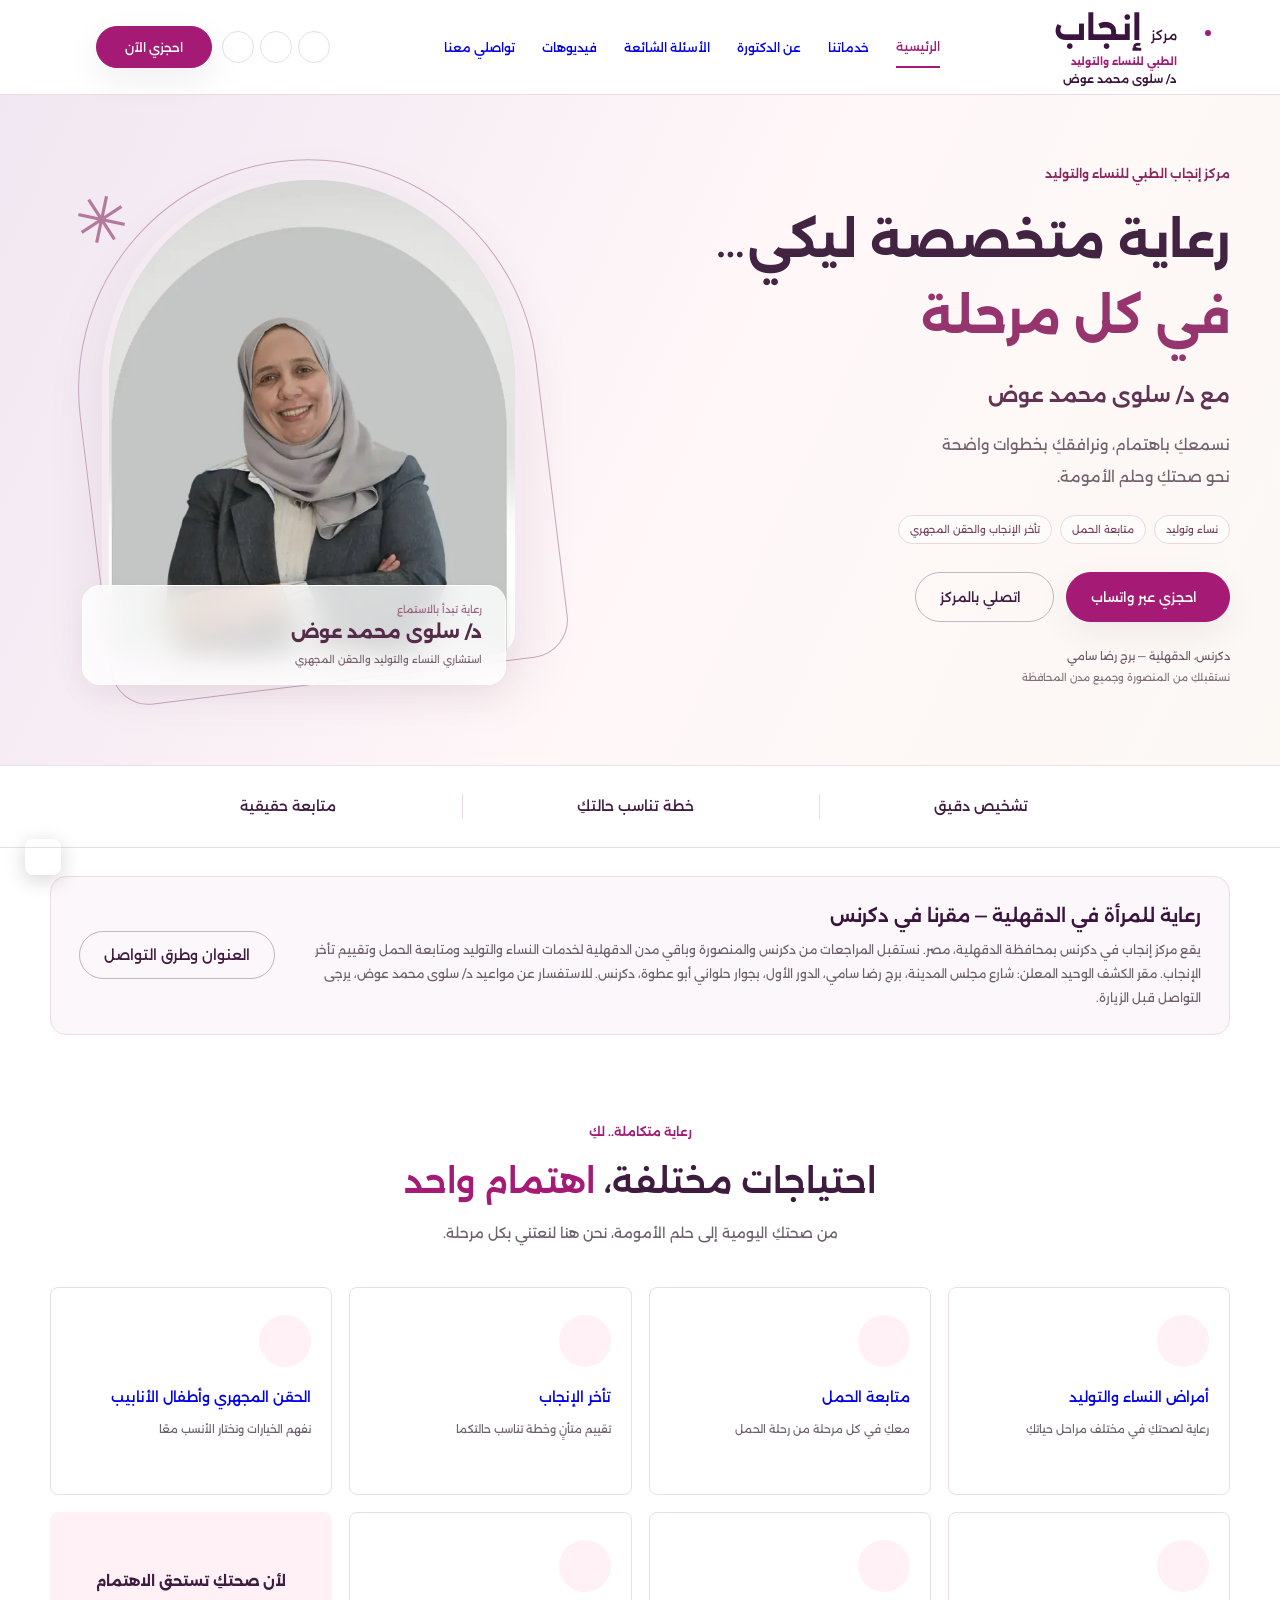
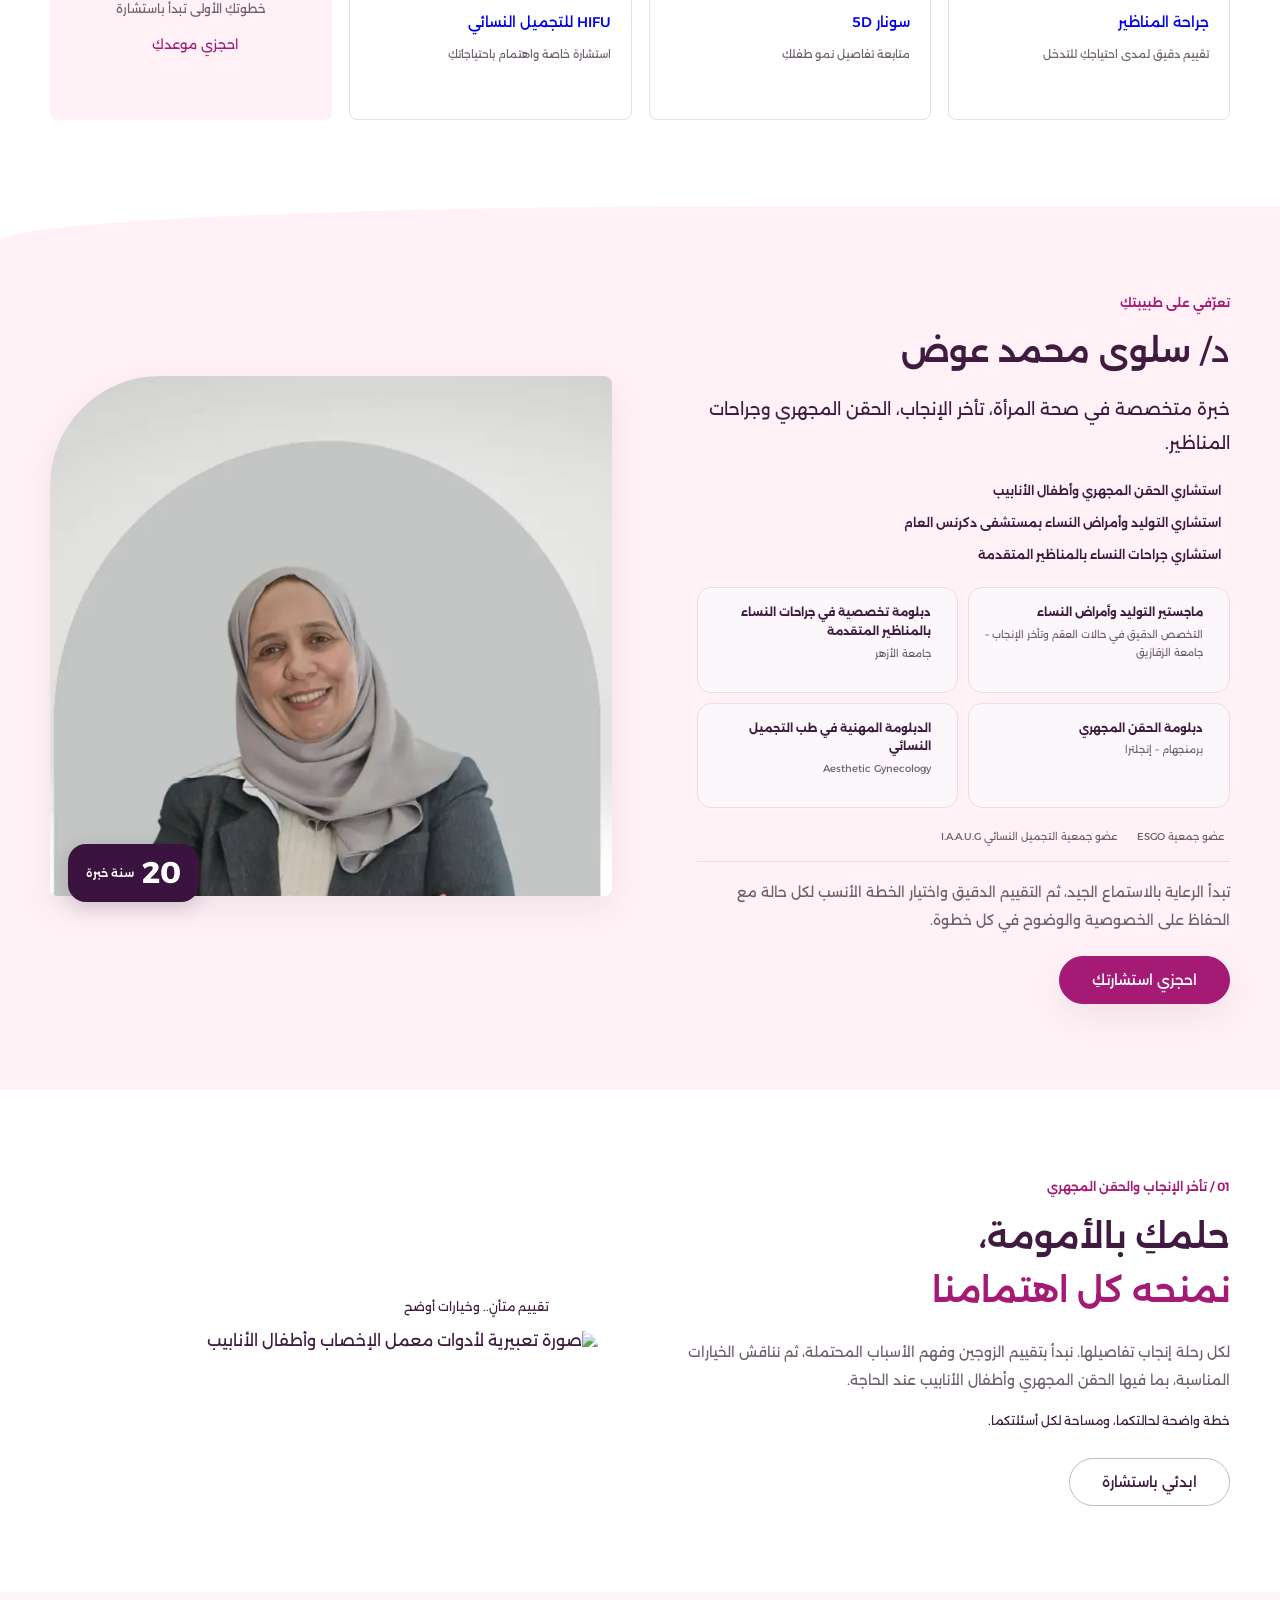
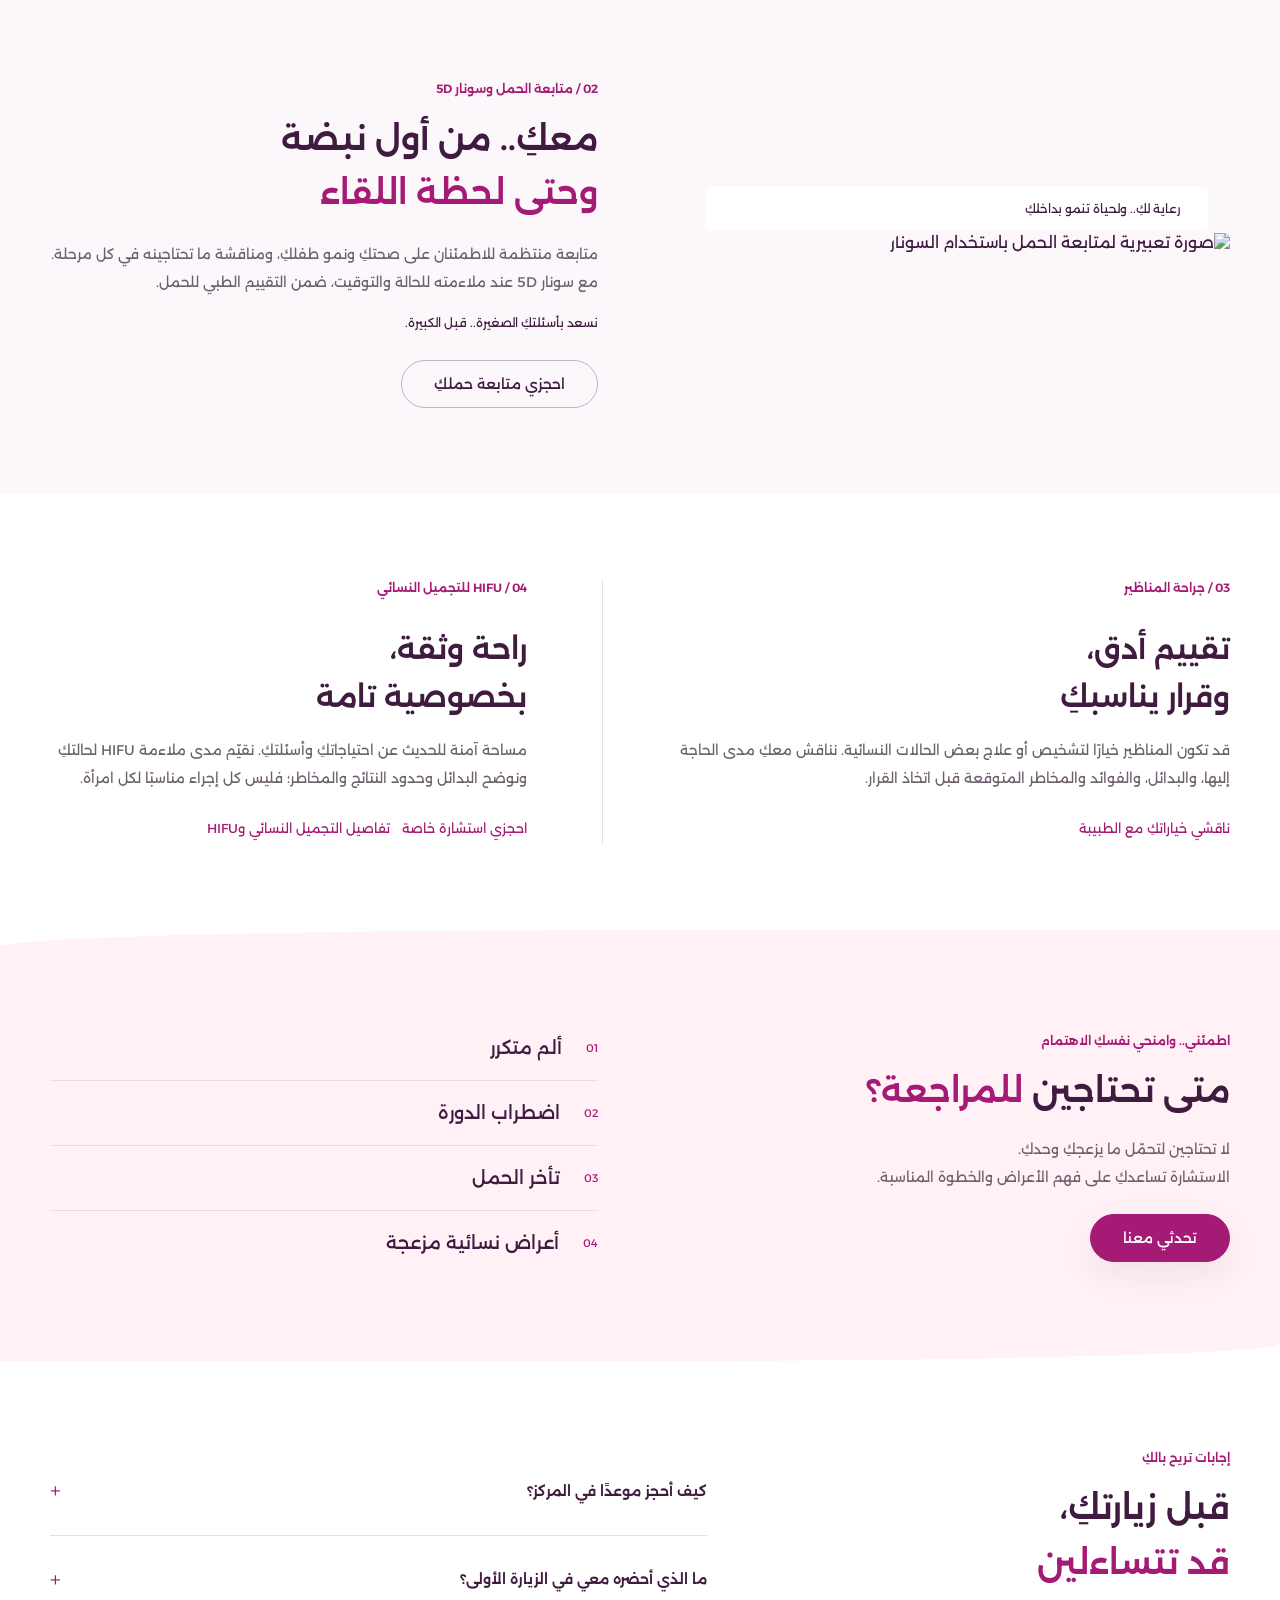
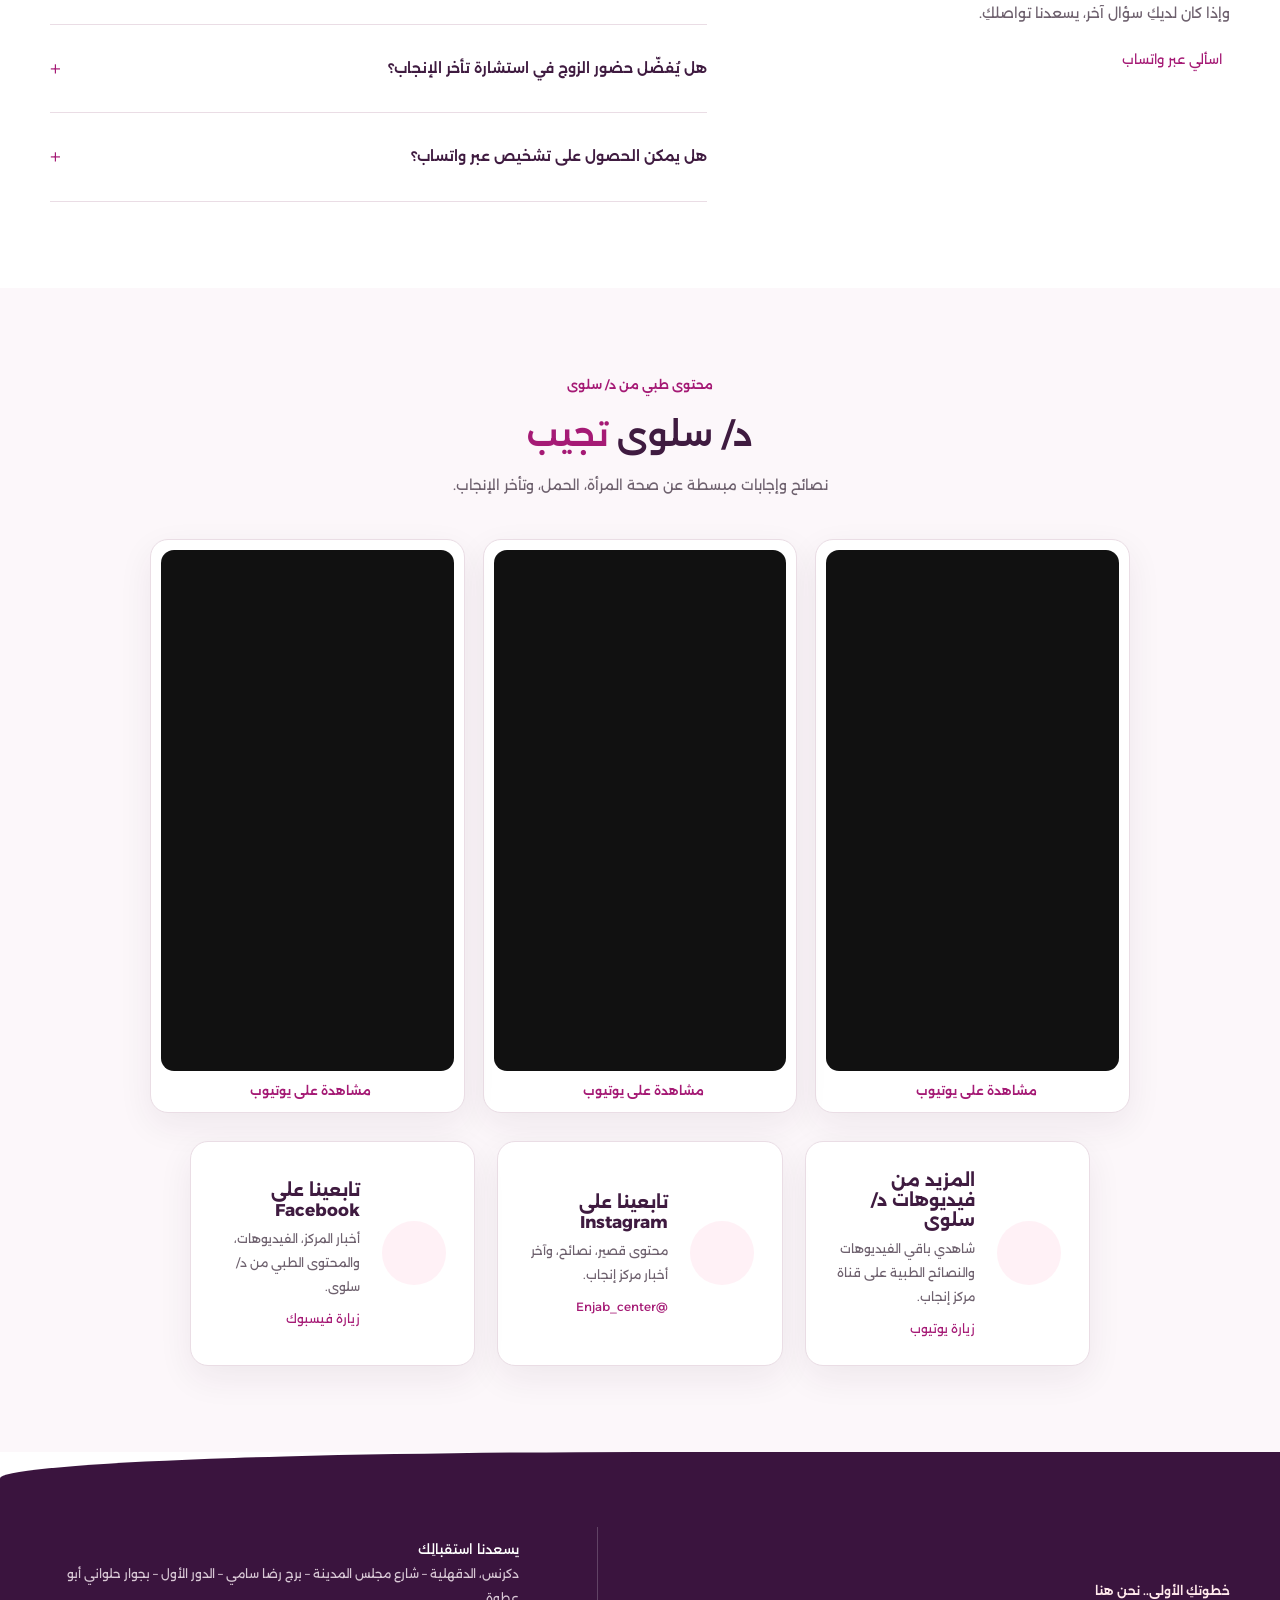
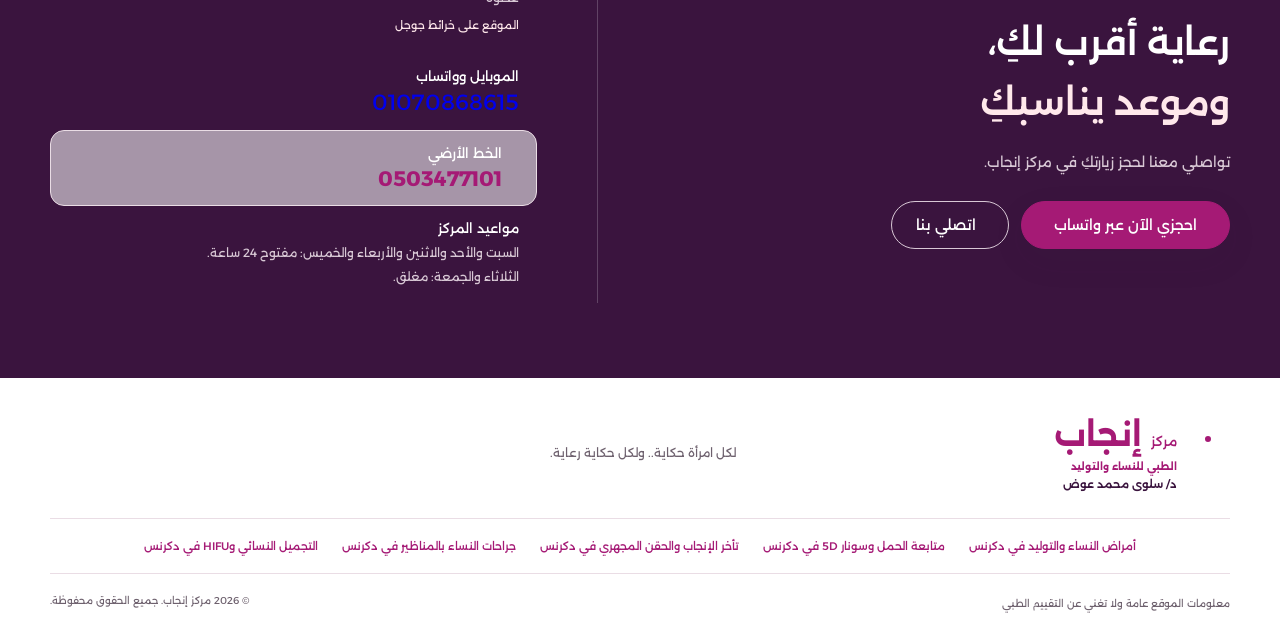
==== commit 93a3a9e6: "Refresh homepage stylesheet cache after typography update" ====
--- a/index.html
+++ b/index.html
@@ -129,7 +129,7 @@
 <link rel="preload" href="/assets/doctor-salwa.webp" as="image" type="image/webp" fetchpriority="high">
 <link rel="preconnect" href="https://fonts.googleapis.com"><link rel="preconnect" href="https://fonts.gstatic.com" crossorigin>
 <link href="https://fonts.googleapis.com/css2?family=Alexandria:wght@300;400;500;600;700;800&family=Noto+Sans+Arabic:wght@400;500;600;700&display=swap" rel="stylesheet">
-<link rel="stylesheet" href="styles.css">
+<link rel="stylesheet" href="/styles.css?v=20261103-typography">
 </head>
 <body>
 <div class="clinic-site" id="home">
--- a/styles.css
+++ b/styles.css
@@ -1,4 +1,6 @@
 :root {
+ --font-sans: "Alexandria", "Noto Sans Arabic", sans-serif;
+ --font-display: "Alexandria", "Noto Sans Arabic", sans-serif;
  --background: oklch(1 0 0); --foreground: oklch(.29 .08 327);
  --primary: oklch(.49 .19 347); --primary-foreground: oklch(1 0 0);
  --secondary: oklch(.97 .017 355); --muted: oklch(.98 .007 340);
@@ -12,6 +14,8 @@
 * { box-sizing: border-box; border-color: var(--border); }
 html { scroll-behavior: smooth; scroll-padding-top: 110px; }
 body { margin: 0; background: var(--background); color: var(--foreground); font-family: var(--font-sans); }
+.clinic-site { font-family: var(--font-sans); }
+button, input, select, textarea { font-family: inherit; }
 a { text-decoration: none; } button, a { -webkit-tap-highlight-color: transparent; }
 a:focus-visible { outline: 2px solid var(--primary); outline-offset: 5px; }
 h1,h2,h3,p { margin: 0; } h1,h2,h3 { font-family: var(--font-display); letter-spacing: 0; }
@@ -291,10 +295,10 @@
 .enjab-banner-grid{display:grid;grid-template-columns:1.12fr 1fr;gap:70px;align-items:center;padding-block:64px 72px}
 .enjab-banner-copy{position:relative;z-index:2}
 .enjab-banner-eyebrow{display:inline-block;color:#8b275f;font-size:12px;font-weight:600;margin-bottom:22px}
-.enjab-banner h1{font-size:clamp(35px,3.7vw,54px);line-height:1.6;font-weight:600;color:#432342;margin:0 0 20px}
+.enjab-banner h1{font-size:clamp(35px,3.7vw,54px);line-height:1.6;font-weight:700;color:#432342;margin:0 0 20px}
 .enjab-banner h1 em{font-style:normal;color:#96356d}
 .enjab-banner-doctor{font-size:20px;font-weight:600;color:#623253;margin-bottom:14px}
-.enjab-banner-intro{font-size:14px;color:#73616d;line-height:2}
+.enjab-banner-intro{font-size:15px;color:#73616d;line-height:2.15}
 .enjab-banner-services{display:flex;flex-wrap:wrap;gap:8px;margin-top:22px}
 .enjab-banner-services span{font-size:10px;color:#75435f;background:#fff9;border:1px solid #e9d7e2;border-radius:30px;padding:7px 11px}
 .enjab-banner-actions{display:flex;flex-wrap:wrap;gap:12px;margin-top:28px}
@@ -312,5 +316,5 @@
 .enjab-banner-caption small{font-size:10px;color:#786271}
 .enjab-banner-flower{position:absolute;top:28px;left:-8px;font-size:65px;line-height:1;color:#b47a9c;transform:rotate(12deg)}
 @media(max-width:1000px){.enjab-banner-grid{gap:30px;padding-block:45px 55px}.enjab-banner h1{font-size:36px}.enjab-banner-actions{gap:8px}.enjab-banner-actions .clinic-btn{padding-inline:16px;font-size:12px}}
-@media(max-width:700px){.enjab-banner-grid{grid-template-columns:1fr;gap:32px;padding-block:30px 38px}.enjab-banner-eyebrow{font-size:10px;margin-bottom:14px}.enjab-banner h1{font-size:32px;line-height:1.55;margin-bottom:14px}.enjab-banner-doctor{font-size:17px;margin-bottom:10px}.enjab-banner-intro{font-size:12px}.enjab-banner-services{margin-top:16px;gap:6px}.enjab-banner-services span{font-size:9px;padding:6px 9px}.enjab-banner-actions{margin-top:20px;flex-wrap:nowrap}.enjab-banner-actions .clinic-btn{font-size:11px;height:46px;padding-inline:14px}.enjab-banner-location{margin-top:17px;font-size:10px}.enjab-banner-location small{font-size:9px}.enjab-banner-visual{max-width:330px;padding-inline:18px}.enjab-banner-caption{right:28px;left:0;padding:14px 18px}.enjab-banner-caption strong{font-size:16px}.enjab-banner-flower{font-size:50px;left:0}}
+@media(max-width:700px){.enjab-banner-grid{grid-template-columns:1fr;gap:32px;padding-block:30px 38px}.enjab-banner-eyebrow{font-size:12px;margin-bottom:14px}.enjab-banner h1{font-size:29px;line-height:1.65;margin-bottom:14px}.enjab-banner-doctor{font-size:17px;margin-bottom:10px}.enjab-banner-intro{font-size:13px;line-height:2.1}.enjab-banner-services{margin-top:16px;gap:6px}.enjab-banner-services span{font-size:10px;padding:6px 9px}.enjab-banner-actions{margin-top:20px;flex-wrap:nowrap}.enjab-banner-actions .clinic-btn{font-size:11px;height:46px;padding-inline:14px}.enjab-banner-location{margin-top:17px;font-size:10px}.enjab-banner-location small{font-size:9px}.enjab-banner-visual{max-width:330px;padding-inline:18px}.enjab-banner-caption{right:28px;left:0;padding:14px 18px}.enjab-banner-caption strong{font-size:16px}.enjab-banner-flower{font-size:50px;left:0}}
 @media(max-width:360px){.enjab-banner h1{font-size:28px}.enjab-banner-actions .clinic-btn{font-size:10px;padding-inline:10px;gap:5px}}
